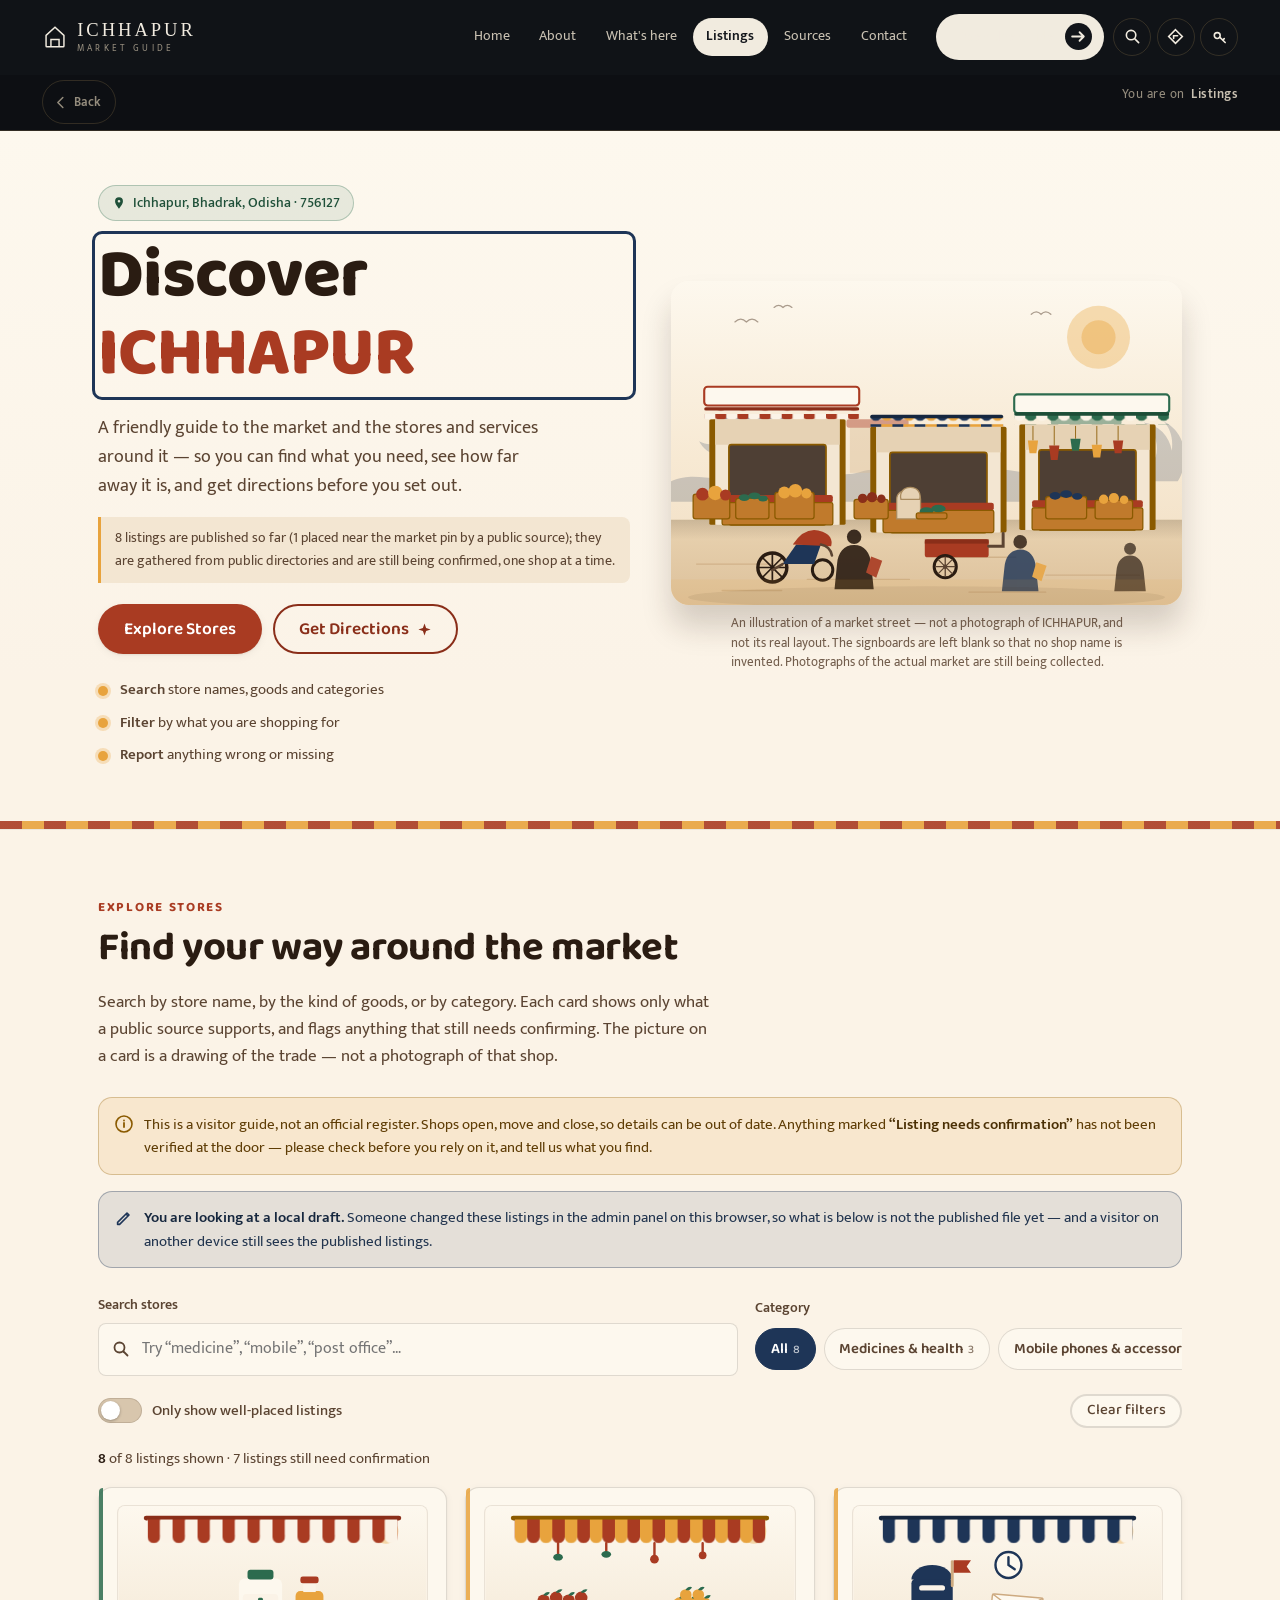
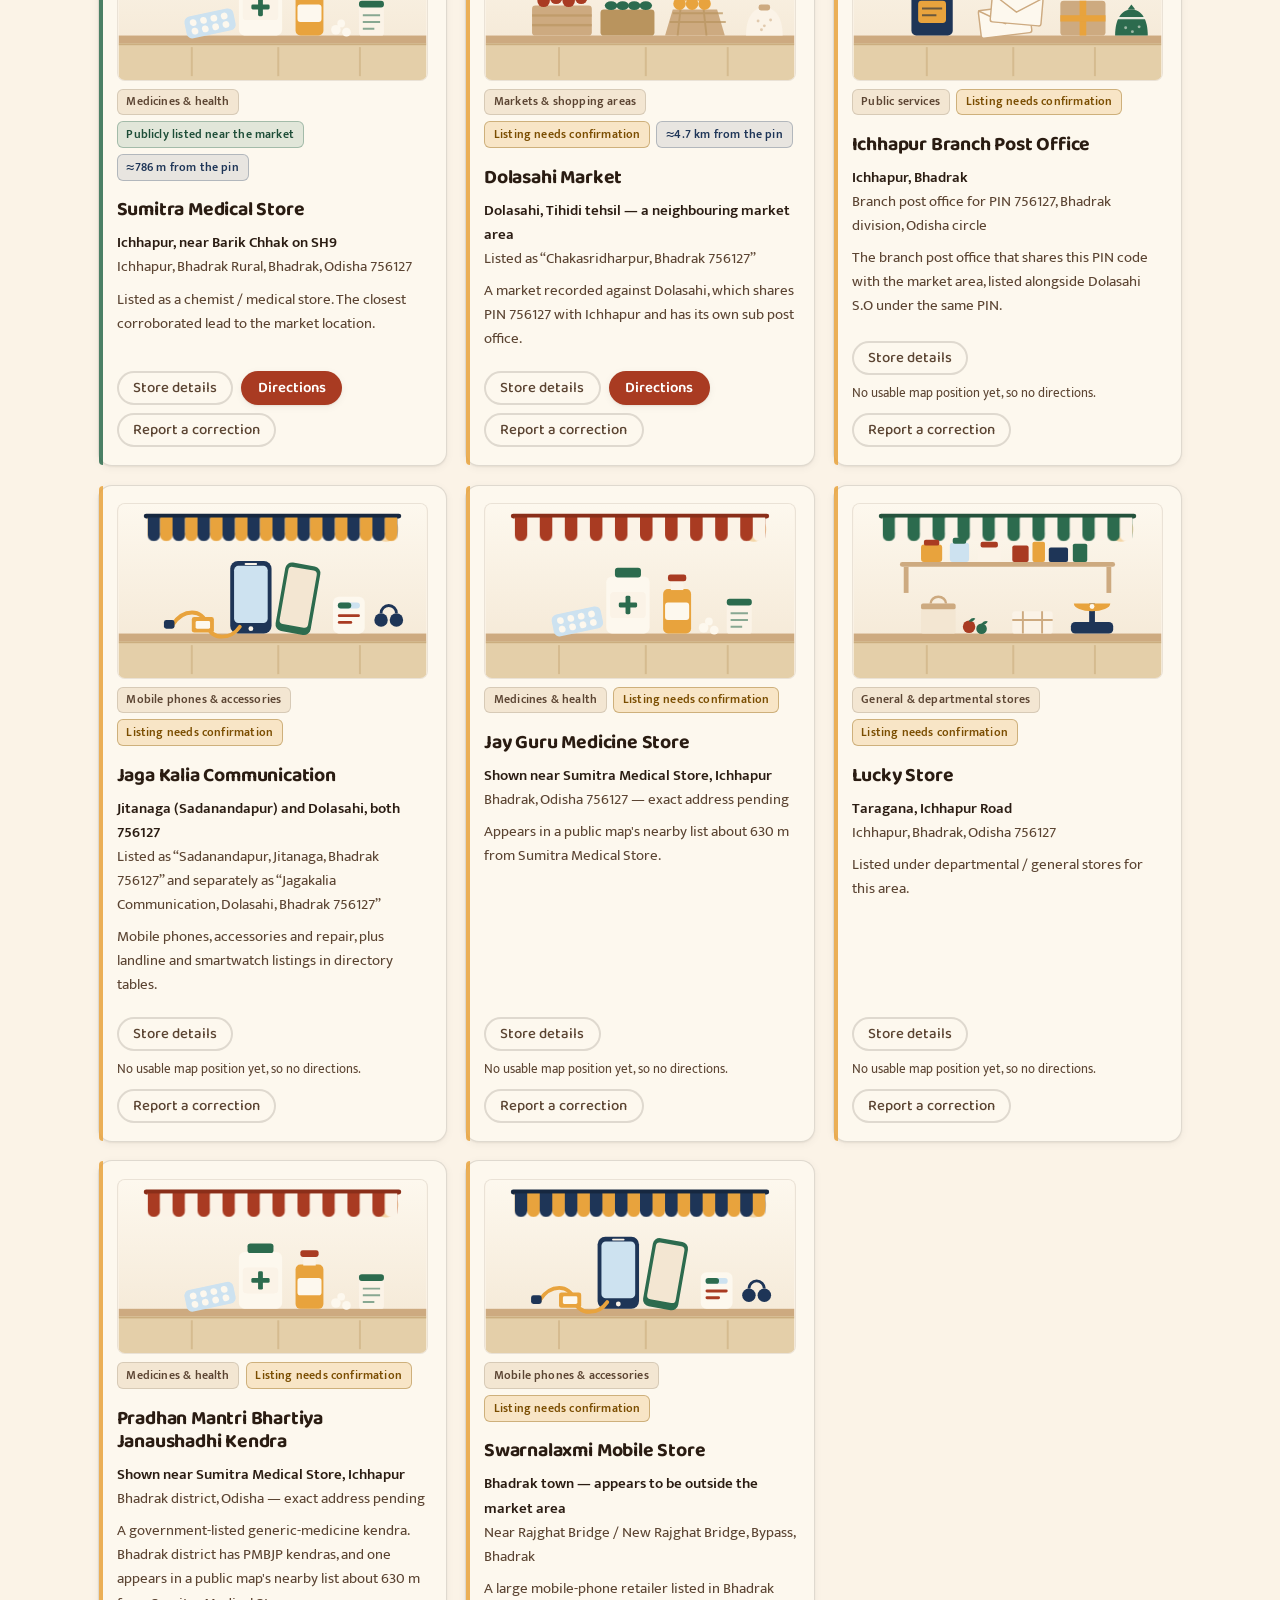
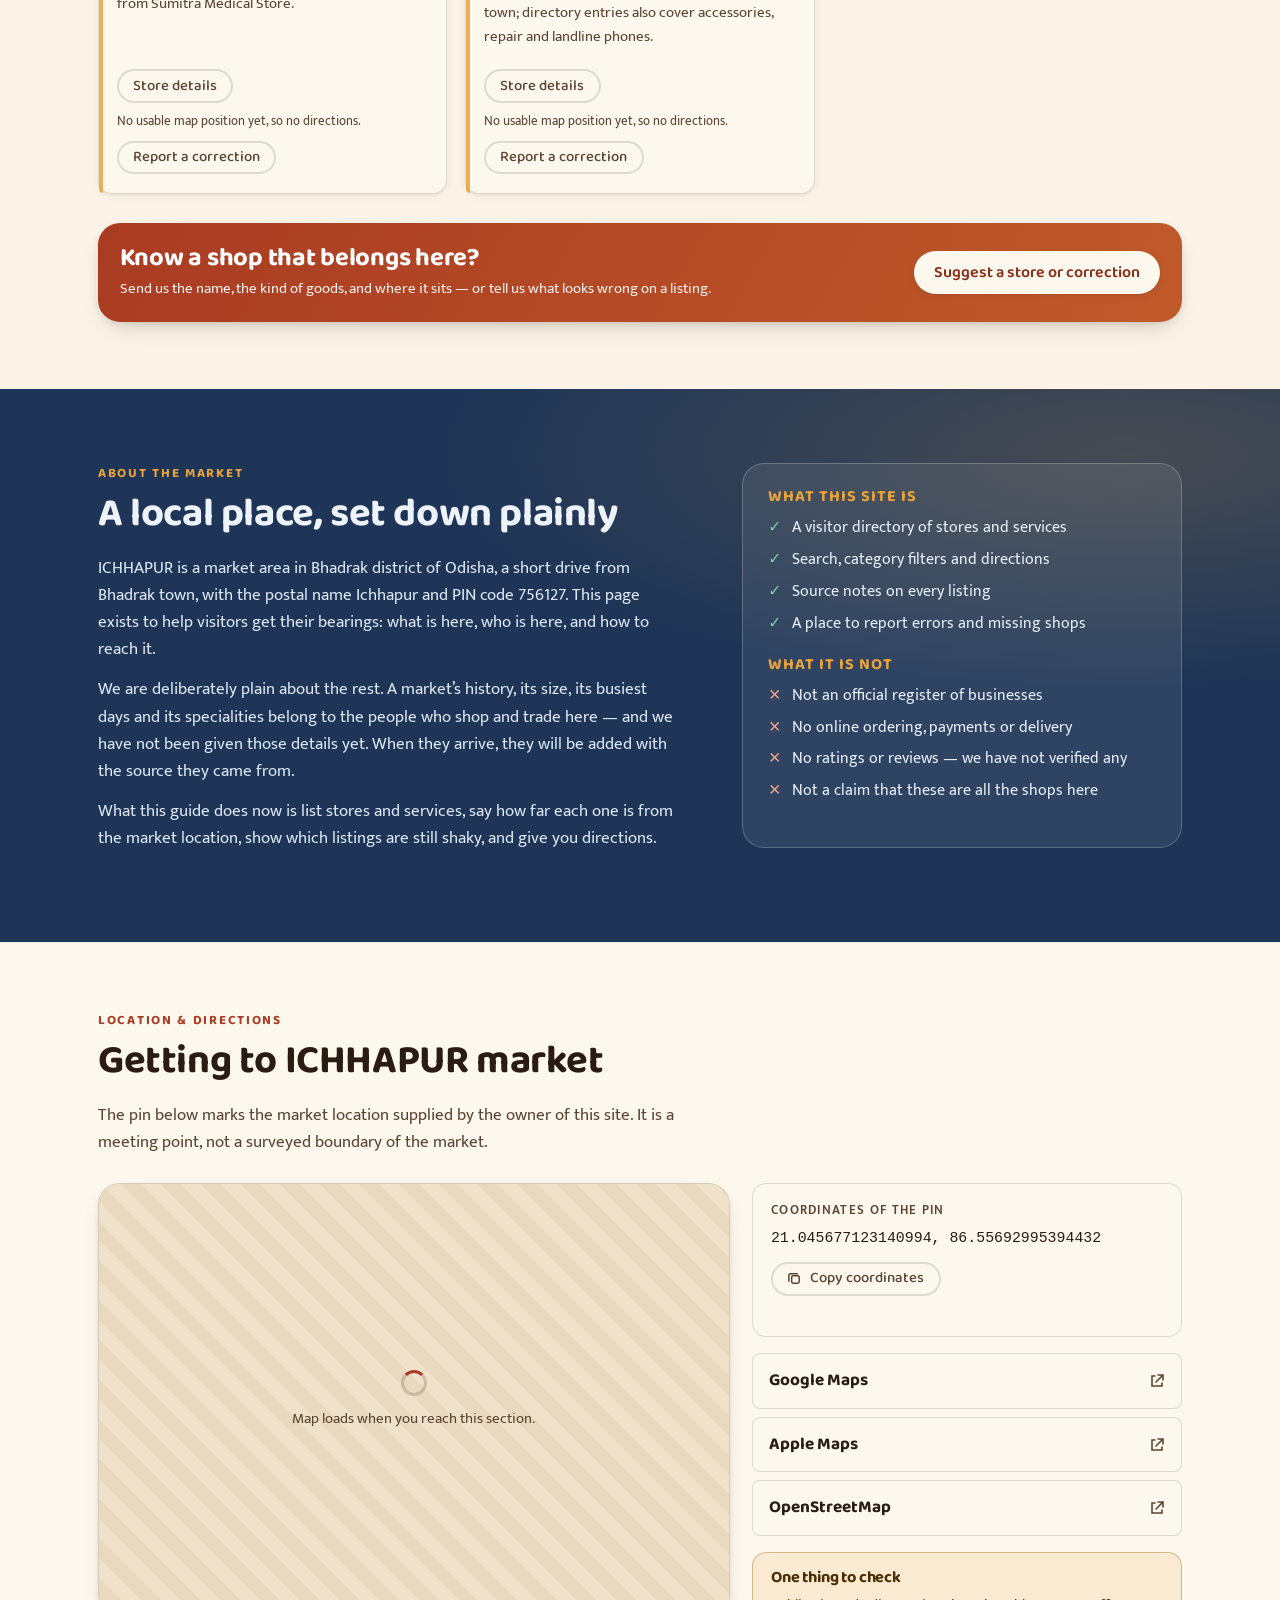
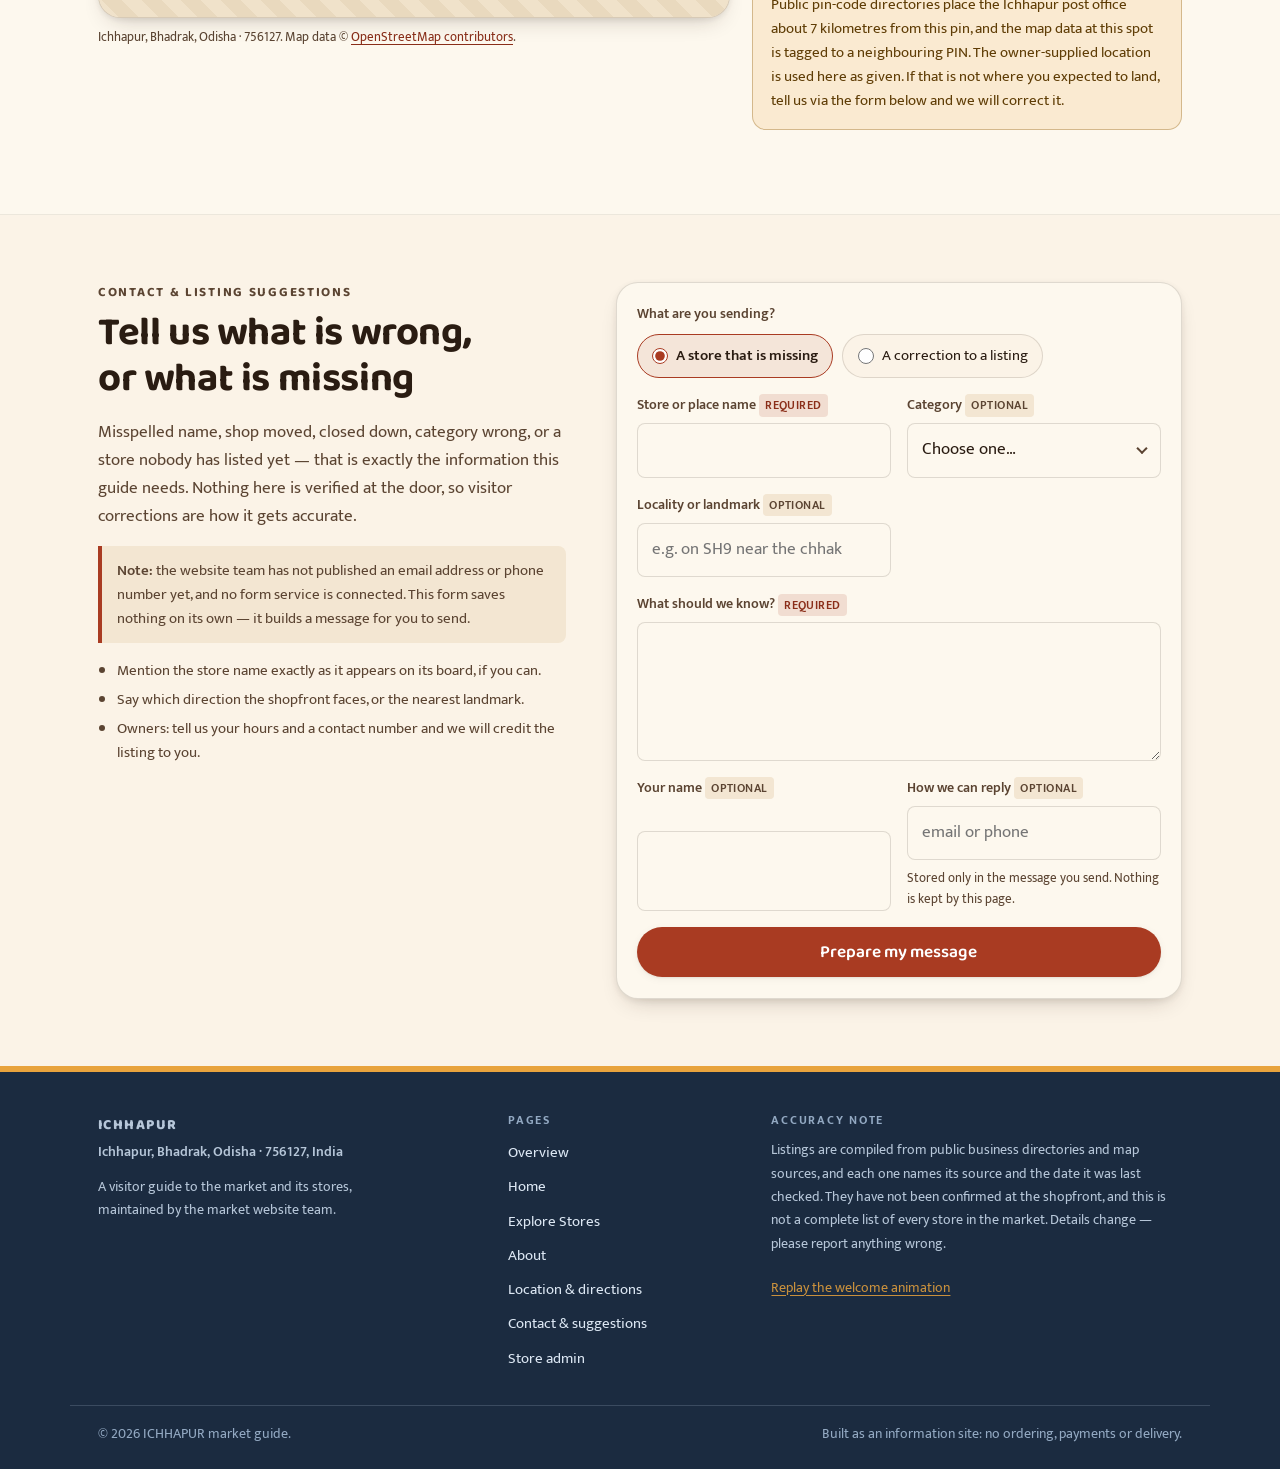
==== index.html @ 2d53d382 "ICHHAPUR market guide: eight pages from one data file Built with zero dependencies and no build step" ====
<!doctype html>
<html lang="en">
<head>
<meta charset="utf-8">
<meta name="viewport" content="width=device-width, initial-scale=1">
<title>ICHHAPUR Market — local store guide, Bhadrak, Odisha 756127</title>
<meta name="description" content="A visitor guide to ICHHAPUR market in Bhadrak, Odisha. Search and filter local stores and services, check how confident each listing is, and get directions to Ichhapur, PIN 756127.">
<meta name="theme-color" content="#A93B22">
<meta name="color-scheme" content="light">
<meta property="og:title" content="Discover ICHHAPUR — market and store guide">
<meta property="og:description" content="Browse the stores and services of ICHHAPUR market, Bhadrak, Odisha 756127. Every listing shows where it came from and how well it has been confirmed.">
<meta property="og:type" content="website">
<meta property="og:locale" content="en_IN">
<link rel="icon" href="assets/favicon.svg" type="image/svg+xml">
<link rel="preconnect" href="https://fonts.googleapis.com">
<link rel="preconnect" href="https://fonts.gstatic.com" crossorigin>
<link rel="stylesheet" href="https://fonts.googleapis.com/css2?family=Baloo+2:wght@500;600;700;800&family=Mukta:wght@400;500;600;700&display=swap">
<link rel="stylesheet" href="assets/css/styles.css">
<link rel="stylesheet" href="assets/css/site-chrome.css">
</head>
<body>
<a class="skip-link" href="#home">Skip to main content</a>

<!-- ============================================================
     Opening animation: hanging market signboard.
     Decorative only — the real <h1> lives in the hero below and is
     never hidden from assistive tech. Skippable, auto-dismissing,
     skipped outright under reduced-motion or on low-powered devices.
     ============================================================ -->
<div class="intro" id="intro" hidden>
  <div class="intro__scene" aria-hidden="true">
    <div class="intro__hangers"><i></i><i></i></div>
    <div class="sign" id="introSign">
      <div class="sign__awning">
        <span class="sign__valance"></span>
      </div>
      <div class="sign__body">
        <div class="sign__edge sign__edge--right" aria-hidden="true"></div>
        <div class="sign__edge sign__edge--bottom" aria-hidden="true"></div>
        <div class="sign__face">
          <p class="sign__eyebrow">Market guide</p>
          <p class="sign__name" id="introName">ICHHAPUR</p>
          <p class="sign__place">Bhadrak &middot; Odisha &middot; 756127</p>
        </div>
      </div>
    </div>
    <p class="intro__caption">A guide to the market and the stores around it</p>
  </div>
  <button type="button" class="btn btn--ghost-dark intro__skip" id="introSkip">Skip intro</button>
</div>

<!-- ============================ HEADER ============================
     The dark masthead and the back bar are the same on every page of this
     site, so site-nav.js builds them and puts them here. Nothing above the
     main content of this page is written by hand.
     ================================================================ -->

<main id="main">

  <!-- ============================ HERO ============================ -->
  <section class="hero" id="home">
    <div class="wrap hero__grid">
      <div class="hero__copy">
        <p class="chip chip--loc">
          <svg width="14" height="14" viewBox="0 0 16 16" aria-hidden="true" focusable="false"><path d="M8 1.5a4.5 4.5 0 0 0-4.5 4.5c0 3.4 4.5 8.5 4.5 8.5s4.5-5.1 4.5-8.5A4.5 4.5 0 0 0 8 1.5Zm0 6a1.5 1.5 0 1 1 0-3 1.5 1.5 0 0 1 0 3Z" fill="currentColor"/></svg>
          Ichhapur, Bhadrak, Odisha &middot; 756127
        </p>
        <h1 class="hero__title">Discover <span>ICHHAPUR</span></h1>
        <p class="hero__lead">
          A friendly guide to the market and the stores and services around it &mdash; so you can find
          what you need, see how far away it is, and get directions before you set out.
        </p>
        <p class="hero__note" id="heroCount">
          Listings are gathered from public sources and are still being confirmed, one shop at a time.
        </p>
        <div class="hero__cta">
          <a class="btn btn--primary btn--lg" href="#stores">Explore Stores</a>
          <a class="btn btn--outline btn--lg" id="heroDirections"
             href="https://www.google.com/maps/dir/?api=1&amp;destination=21.045677123140994,86.55692995394432"
             target="_blank" rel="noopener">
            Get Directions
            <svg width="15" height="15" viewBox="0 0 16 16" aria-hidden="true" focusable="false"><path d="M8 1.5 9.7 6.3 14.5 8 9.7 9.7 8 14.5 6.3 9.7 1.5 8l4.8-1.7Z" fill="currentColor"/></svg>
            <span class="sr-only">Opens a map app to the market location</span>
          </a>
        </div>
        <ul class="hero__facts">
          <li><strong>Search</strong> store names, goods and categories</li>
          <li><strong>Filter</strong> by what you are shopping for</li>
          <li><strong>Report</strong> anything wrong or missing</li>
        </ul>
      </div>

      <div class="hero__art">
        <figure class="hero__photo">
          <img class="hero__photo__img" src="assets/img/market-street.svg"
               width="1200" height="760" loading="eager" decoding="async"
               alt="Illustration of a market street: three shop stalls with striped cloth awnings and blank signboards, crates and baskets of vegetables, stacked sacks, a hand cart, a cycle rickshaw and three shoppers seen from behind.">
          <figcaption class="hero__art-note">
            An illustration of a market street &mdash; not a photograph of ICHHAPUR, and not its real
            layout. The signboards are left blank so that no shop name is invented. Photographs of the
            actual market are still being collected.
          </figcaption>
        </figure>
      </div>
    </div>
  </section>

  <!-- ============================ DIRECTORY ============================ -->
  <section class="section section--stores" id="stores">
    <div class="wrap">
      <div class="section__head">
        <p class="eyebrow">Explore stores</p>
        <h2>Find your way around the market</h2>
        <p class="section__lede">
          Search by store name, by the kind of goods, or by category. Each card shows only what a public
          source supports, and flags anything that still needs confirming. The picture on a card is a
          drawing of the trade &mdash; not a photograph of that shop.
        </p>
      </div>

      <p class="guide-note">
        <svg width="18" height="18" viewBox="0 0 18 18" aria-hidden="true" focusable="false"><circle cx="9" cy="9" r="8" fill="none" stroke="currentColor" stroke-width="1.6"/><path d="M9 8v4M9 5.4v.2" stroke="currentColor" stroke-width="1.8" stroke-linecap="round"/></svg>
        <span>This is a visitor guide, not an official register. Shops open, move and close, so details can be
          out of date. Anything marked <strong>&ldquo;Listing needs confirmation&rdquo;</strong> has not been verified at
          the door &mdash; please check before you rely on it, and tell us what you find.</span>
      </p>

      <p class="guide-note guide-note--draft" id="draftNote" hidden>
        <svg width="18" height="18" viewBox="0 0 18 18" aria-hidden="true" focusable="false"><path d="M2.6 13.4 12 4l2 2-9.4 9.4H2.6z" fill="none" stroke="currentColor" stroke-width="1.6" stroke-linejoin="round"/><path d="M11 5l2 2" stroke="currentColor" stroke-width="1.6"/></svg>
        <span><strong>You are looking at a local draft.</strong> Someone changed these listings in the
          admin panel on this browser, so what is below is not the published file yet &mdash; and a visitor
          on another device still sees the published listings.</span>
      </p>

      <form class="filters" id="filters" role="search" aria-label="Search and filter stores">        <div class="field field--search">
          <label class="field__label" for="store-search">Search stores</label>
          <div class="field__control">
            <svg class="field__icon" width="18" height="18" viewBox="0 0 18 18" aria-hidden="true" focusable="false"><circle cx="7.5" cy="7.5" r="5" fill="none" stroke="currentColor" stroke-width="1.8"/><path d="m11.5 11.5 4 4" stroke="currentColor" stroke-width="1.8" stroke-linecap="round"/></svg>
            <input id="store-search" name="q" type="search" autocomplete="off"
                   placeholder="Try “medicine”, “mobile”, “post office”…"
                   aria-describedby="result-count">
          </div>
        </div>

        <fieldset class="chips" id="categoryChips">
          <legend>Category</legend>
          <div class="chips__row" role="group" aria-label="Filter by category"><!-- filled by script --></div>
        </fieldset>

        <div class="filters__tail">
          <label class="switch">
            <input type="checkbox" id="hideUnconfirmed">
            <span class="switch__track" aria-hidden="true"><span class="switch__knob"></span></span>
            <span class="switch__text">Only show well-placed listings</span>
          </label>
          <button type="button" class="btn btn--quiet btn--sm" id="clearFilters">Clear filters</button>
        </div>
      </form>

      <noscript>
        <p class="guide-note">
          <svg width="18" height="18" viewBox="0 0 18 18" aria-hidden="true" focusable="false"><circle cx="9" cy="9" r="8" fill="none" stroke="currentColor" stroke-width="1.6"/><path d="M9 4.6v4.8M9 12v.2" stroke="currentColor" stroke-width="1.8" stroke-linecap="round"/></svg>
          <span><strong>Search, filters and store details need JavaScript.</strong>
          Without it this list stays empty on screen, but every published listing is plain text in
          <code>data/stores.js</code>, and the source notes are in <code>docs/research-notes.md</code>.</span>
        </p>
      </noscript>

      <p class="result-count" id="result-count" role="status" aria-live="polite">Loading the directory…</p>

      <div class="grid" id="storeGrid" aria-busy="true">
        <article class="card card--skeleton" aria-hidden="true"><div class="sk sk--title"></div><div class="sk sk--line"></div><div class="sk sk--line sk--short"></div><div class="sk sk--btns"></div></article>
        <article class="card card--skeleton" aria-hidden="true"><div class="sk sk--title"></div><div class="sk sk--line"></div><div class="sk sk--line sk--short"></div><div class="sk sk--btns"></div></article>
        <article class="card card--skeleton" aria-hidden="true"><div class="sk sk--title"></div><div class="sk sk--line"></div><div class="sk sk--line sk--short"></div><div class="sk sk--btns"></div></article>
      </div>

      <div class="state" id="emptyState" hidden>
        <svg width="52" height="52" viewBox="0 0 52 52" aria-hidden="true" focusable="false">
          <path d="M6 18 26 6l20 12v3H6z" fill="#E8A33D"/><rect x="10" y="24" width="32" height="22" rx="3" fill="#DDBF92"/>
          <circle cx="26" cy="35" r="7" fill="none" stroke="#4A2A10" stroke-width="2.2"/><path d="m31 40 5 5" stroke="#4A2A10" stroke-width="2.4" stroke-linecap="round"/>
        </svg>
        <h3>No listings match that</h3>
        <p id="emptyMessage">Try a shorter word, a different spelling, or clear the filters.</p>
        <div class="state__actions">
          <button type="button" class="btn btn--outline btn--sm" id="emptyClear">Clear search</button>
          <button type="button" class="btn btn--primary btn--sm" data-suggest="missing">Suggest a store</button>
        </div>
      </div>

      <div class="state" id="errorState" hidden>
        <h3>The directory could not be loaded</h3>
        <p>Something went wrong reading <code>data/stores.js</code>. If you edited it, a stray comma or
          quote is the usual cause.</p>
        <div class="state__actions">
          <button type="button" class="btn btn--primary btn--sm" id="retryLoad">Try again</button>
        </div>
      </div>

      <div class="cta-strip">
        <div>
          <h2>Know a shop that belongs here?</h2>
          <p>Send us the name, the kind of goods, and where it sits &mdash; or tell us what looks wrong on a listing.</p>
        </div>
        <button type="button" class="btn btn--primary" data-suggest="missing">Suggest a store or correction</button>
      </div>
    </div>
  </section>

  <!-- ============================ ABOUT ============================ -->
  <section class="section section--about" id="about">
    <div class="wrap about__grid">
      <div>
        <p class="eyebrow">About the market</p>
        <h2>A local place, set down plainly</h2>
        <p class="about__body">
          ICHHAPUR is a market area in Bhadrak district of Odisha, a short drive from Bhadrak town,
          with the postal name Ichhapur and PIN code 756127. This page exists to help visitors get their
          bearings: what is here, who is here, and how to reach it.
        </p>
        <p class="about__body">
          We are deliberately plain about the rest. A market&rsquo;s history, its size, its busiest days and its
          specialities belong to the people who shop and trade here &mdash; and we have not been given those
          details yet. When they arrive, they will be added with the source they came from.
        </p>
        <p class="about__body">
          What this guide does now is list stores and services, say how far each one is from the market
          location, show which listings are still shaky, and give you directions.
        </p>
      </div>
      <aside class="about__card">
        <h3>What this site is</h3>
        <ul class="ticks">
          <li>A visitor directory of stores and services</li>
          <li>Search, category filters and directions</li>
          <li>Source notes on every listing</li>
          <li>A place to report errors and missing shops</li>
        </ul>
        <h3>What it is not</h3>
        <ul class="crosses">
          <li>Not an official register of businesses</li>
          <li>No online ordering, payments or delivery</li>
          <li>No ratings or reviews &mdash; we have not verified any</li>
          <li>Not a claim that these are all the shops here</li>
        </ul>
      </aside>
    </div>
  </section>

  <!-- ============================ LOCATION ============================ -->
  <section class="section section--location" id="location">
    <div class="wrap">
      <div class="section__head">
        <p class="eyebrow">Location &amp; directions</p>
        <h2>Getting to ICHHAPUR market</h2>
        <p class="section__lede">
          The pin below marks the market location supplied by the owner of this site. It is a meeting point,
          not a surveyed boundary of the market.
        </p>
      </div>

      <div class="location__grid">
        <figure class="map-card">
          <div class="map-card__frame" id="mapFrame" data-lat="21.045677123140994" data-lng="86.55692995394432">
            <div class="map-card__loading" id="mapStatus">
              <span class="spinner" aria-hidden="true"></span>
              <p>Map loads when you reach this section.</p>
            </div>
            <noscript>
              <p class="map-card__fallback">JavaScript is off, so the embedded map is unavailable. The address
              is Ichhapur, Bhadrak, Odisha 756127, at 21.045677123140994, 86.55692995394432.</p>
            </noscript>
          </div>
          <figcaption>
            Ichhapur, Bhadrak, Odisha &middot; 756127.
            Map data &copy; <a href="https://www.openstreetmap.org/copyright" target="_blank" rel="noopener">OpenStreetMap
            contributors</a>.
          </figcaption>
        </figure>

        <div class="location__side">
          <div class="coords">
            <p class="coords__label">Coordinates of the pin</p>
            <p class="coords__value" id="coordText">21.045677123140994, 86.55692995394432</p>
            <button type="button" class="btn btn--quiet btn--sm" id="copyCoords">
              <svg width="15" height="15" viewBox="0 0 16 16" aria-hidden="true" focusable="false"><rect x="5" y="5" width="8" height="8" rx="1.5" fill="none" stroke="currentColor" stroke-width="1.6"/><path d="M11 3H3.5A1.5 1.5 0 0 0 2 4.5V11" fill="none" stroke="currentColor" stroke-width="1.6" stroke-linecap="round"/></svg>
              Copy coordinates
            </button>
            <p class="coords__hint" id="copyCoordsMsg" role="status"></p>
          </div>

          <ul class="map-links">
            <li>
              <a href="https://www.google.com/maps/dir/?api=1&amp;destination=21.045677123140994,86.55692995394432" target="_blank" rel="noopener">
                <strong>Google Maps</strong><span class="sr-only"> directions to the market location, opens in a new tab</span>
                <svg width="16" height="16" viewBox="0 0 16 16" aria-hidden="true" focusable="false"><path d="M6 3H3v10h10v-3" fill="none" stroke="currentColor" stroke-width="1.6" stroke-linecap="round"/><path d="M9 2h5v5M14 2 7 9" fill="none" stroke="currentColor" stroke-width="1.6" stroke-linecap="round"/></svg>
              </a>
            </li>
            <li>
              <a href="https://maps.apple.com/?daddr=21.045677123140994,86.55692995394432" target="_blank" rel="noopener">
                <strong>Apple Maps</strong><span class="sr-only"> directions to the market location, opens in a new tab</span>
                <svg width="16" height="16" viewBox="0 0 16 16" aria-hidden="true" focusable="false"><path d="M6 3H3v10h10v-3" fill="none" stroke="currentColor" stroke-width="1.6" stroke-linecap="round"/><path d="M9 2h5v5M14 2 7 9" fill="none" stroke="currentColor" stroke-width="1.6" stroke-linecap="round"/></svg>
              </a>
            </li>
            <li>
              <a href="https://www.openstreetmap.org/directions?to=21.045677123140994%2C86.55692995394432" target="_blank" rel="noopener">
                <strong>OpenStreetMap</strong><span class="sr-only"> directions to the market location, opens in a new tab</span>
                <svg width="16" height="16" viewBox="0 0 16 16" aria-hidden="true" focusable="false"><path d="M6 3H3v10h10v-3" fill="none" stroke="currentColor" stroke-width="1.6" stroke-linecap="round"/><path d="M9 2h5v5M14 2 7 9" fill="none" stroke="currentColor" stroke-width="1.6" stroke-linecap="round"/></svg>
              </a>
            </li>
          </ul>

          <div class="callout callout--warn">
            <h3>One thing to check</h3>
            <p>
              Public pin-code directories place the Ichhapur post office about 7&nbsp;kilometres from this pin,
              and the map data at this spot is tagged to a neighbouring PIN. The owner-supplied location is used
              here as given. If that is not where you expected to land, tell us via the form below and we will
              correct it.
            </p>
          </div>
        </div>
      </div>
    </div>
  </section>

  <!-- ============================ CONTACT ============================ -->
  <section class="section section--contact" id="contact">
    <div class="wrap contact__grid">
      <div class="contact__copy">
        <p class="eyebrow">Contact &amp; listing suggestions</p>
        <h2>Tell us what is wrong, or what is missing</h2>
        <p>
          Misspelled name, shop moved, closed down, category wrong, or a store nobody has listed yet &mdash; that
          is exactly the information this guide needs. Nothing here is verified at the door, so visitor
          corrections are how it gets accurate.
        </p>
        <p class="contact__status" id="channelStatus">
          <strong>Note:</strong> the website team has not published an email address or phone number yet, and no
          form service is connected. This form saves nothing on its own &mdash; it builds a message for you to send.
        </p>
        <ul class="contact__tips">
          <li>Mention the store name exactly as it appears on its board, if you can.</li>
          <li>Say which direction the shopfront faces, or the nearest landmark.</li>
          <li>Owners: tell us your hours and a contact number and we will credit the listing to you.</li>
        </ul>
      </div>

      <form class="card-form" id="suggestForm" novalidate>
        <fieldset>
          <legend>What are you sending?</legend>
          <div class="radio-row">
            <label class="radio"><input type="radio" name="kind" value="missing" checked><span>A store that is missing</span></label>
            <label class="radio"><input type="radio" name="kind" value="correction"><span>A correction to a listing</span></label>
          </div>
        </fieldset>

        <div class="field">
          <label class="field__label" for="f-store">Store or place name <span class="req">required</span></label>
          <div class="field__control"><input id="f-store" name="store" type="text" autocomplete="off" aria-describedby="e-store"></div>
          <p class="field__error" id="e-store" hidden>Please add the name of the store.</p>
        </div>

        <div class="field field--half">
          <label class="field__label" for="f-category">Category <span class="opt">optional</span></label>
          <div class="field__control field__control--select">
            <select id="f-category" name="category"><option value="">Choose one…</option></select>
          </div>
        </div>

        <div class="field field--half">
          <label class="field__label" for="f-area">Locality or landmark <span class="opt">optional</span></label>
          <div class="field__control"><input id="f-area" name="area" type="text" autocomplete="off" placeholder="e.g. on SH9 near the chhak"></div>
        </div>

        <div class="field field--full">
          <label class="field__label" for="f-details">What should we know? <span class="req">required</span></label>
          <div class="field__control"><textarea id="f-details" name="details" rows="4" aria-describedby="e-details"></textarea></div>
          <p class="field__error" id="e-details" hidden>Please describe the store, or what needs fixing.</p>
        </div>

        <div class="field field--half">
          <label class="field__label" for="f-name">Your name <span class="opt">optional</span></label>
          <div class="field__control"><input id="f-name" name="name" type="text" autocomplete="name"></div>
        </div>

        <div class="field field--half">
          <label class="field__label" for="f-reply">How we can reply <span class="opt">optional</span></label>
          <div class="field__control"><input id="f-reply" name="reply" type="text" autocomplete="email" placeholder="email or phone"></div>
          <p class="field__hint">Stored only in the message you send. Nothing is kept by this page.</p>
        </div>

        <div class="form__actions">
          <button type="submit" class="btn btn--primary btn--lg" id="submitBtn">Prepare my message</button>
          <p class="form__err" id="formErr" role="alert" hidden>Please fix the highlighted fields above.</p>
          <noscript><p class="form__err">This message builder needs JavaScript. Without it, write to the website team by whatever channel they publish.</p></noscript>
        </div>

        <div class="form__result" id="formResult" tabindex="-1" hidden>
          <h3>Your message is ready</h3>
          <p class="form__result-lead" id="sendLead">
            Submission is not connected to a server yet, so this has <strong>not</strong> been sent. Copy it and
            send it to the website team any way you like.
          </p>
          <textarea class="form__payload" id="formPayload" rows="7" readonly aria-label="Message prepared for you to copy"></textarea>
          <div class="form__result-actions">
            <button type="button" class="btn btn--primary" id="copyMessage">Copy message</button>
            <button type="button" class="btn btn--quiet" id="resetForm">Start over</button>
          </div>
          <p class="form__ok" id="copyMsg" role="status"></p>
        </div>
      </form>
    </div>
  </section>
</main>

<!-- ============================ FOOTER ============================ -->
<footer class="site-footer">
  <div class="wrap site-footer__grid">
    <div>
      <p class="footer-word">ICHHAPUR</p>
      <p class="footer-loc">Ichhapur, Bhadrak, Odisha &middot; 756127, India</p>
      <p class="footer-about">A visitor guide to the market and its stores, maintained by the market website team.</p>
    </div>
    <nav aria-label="Footer">
      <h2 class="footer-h">Pages</h2>
      <ul>
        <li><a href="landing.html">Overview</a></li>
        <li><a href="#home">Home</a></li>
        <li><a href="#stores">Explore Stores</a></li>
        <li><a href="#about">About</a></li>
        <li><a href="#location">Location &amp; directions</a></li>
        <li><a href="#contact">Contact &amp; suggestions</a></li>
        <li><a href="admin.html">Store admin</a></li>
      </ul>
    </nav>
    <div>
      <h2 class="footer-h">Accuracy note</h2>
      <p>
        Listings are compiled from public business directories and map sources, and each one names its
        source and the date it was last checked. They have not been confirmed at the shopfront, and this is
        not a complete list of every store in the market. Details change &mdash; please report anything wrong.
      </p>
      <button type="button" class="linkish" id="replayIntro">Replay the welcome animation</button>
    </div>
  </div>
  <div class="wrap site-footer__base">
    <p>&copy; <span id="year">2026</span> ICHHAPUR market guide.</p>
    <p>Built as an information site: no ordering, payments or delivery.</p>
  </div>
</footer>

<!-- ============================ STORE DETAIL ============================ -->
<dialog class="sheet" id="storeDialog" aria-labelledby="dlgTitle">
  <div class="sheet__inner">
    <header class="sheet__head">
      <div>
        <p class="eyebrow" id="dlgCategory">Category</p>
        <h2 id="dlgTitle">Store</h2>
      </div>
      <button type="button" class="sheet__close" id="dlgClose">
        <svg width="18" height="18" viewBox="0 0 18 18" aria-hidden="true" focusable="false"><path d="m4 4 10 10M14 4 4 14" stroke="currentColor" stroke-width="2" stroke-linecap="round"/></svg>
        Close
      </button>
    </header>

    <div class="sheet__body">
      <div id="dlgBadges" class="badges badges--dlg"></div>
      <dl class="facts" id="dlgFacts"></dl>
      <div class="callout callout--info" id="dlgNoteWrap">
        <h3>Read this before relying on the listing</h3>
        <p id="dlgNote"></p>
      </div>
      <div class="sheet__actions" id="dlgActions"></div>
      <section class="sources">
        <h3>Where this came from</h3>
        <ul id="dlgSources"></ul>
        <p class="sources__foot">
          Compiled from public sources; not verified at the shopfront. Listings are checked periodically and
          can go out of date.
        </p>
      </section>
    </div>
  </div>
</dialog>

<div class="cookie-free" hidden aria-hidden="true"></div>

<script src="data/stores.js" defer></script>
<script src="assets/js/market-data.js" defer></script>
<script src="assets/js/intro.js" defer></script>
<script src="assets/js/site-nav.js" defer></script>
<script src="assets/js/main.js" defer></script>
</body>
</html>
---- assets/css/styles.css ----
/* ==========================================================================
   ICHHAPUR market guide — stylesheet
   Mobile-first. No frameworks, no build step.
   Palette: clay/terracotta, marigold, indigo, palm, cream — warm market tones
   chosen for accessible contrast against each other (all body text ≥ 6:1).
   ========================================================================== */

/* ---------- tokens ---------- */
:root {
  --cream: #fbf3e7;
  --paper: #fdf8ee;
  --sand: #f3e6d2;
  --ink: #2a1c12;
  --muted: #5b4432;
  --clay: #a93b22;
  --clay-deep: #8a2e19;
  --marigold: #e8a33d;
  --marigold-deep: #8a5a00;
  --indigo: #1e3557;
  --indigo-deep: #16273f;
  --palm: #2c6b4e;
  --line: rgba(42, 28, 18, .14);
  --line-soft: rgba(42, 28, 18, .08);

  --font-display: "Baloo 2", "Trebuchet MS", "Segoe UI", system-ui, sans-serif;
  --font-body: "Mukta", "Noto Sans", system-ui, -apple-system, "Segoe UI", sans-serif;
  --font-mono: ui-monospace, "Cascadia Mono", Consolas, monospace;

  --wrap: 1140px;
  --gutter: 1.15rem;
  --r-sm: 8px;
  --r: 14px;
  --r-lg: 22px;
  --shadow-sm: 0 1px 2px rgba(42, 28, 18, .07), 0 2px 8px rgba(42, 28, 18, .05);
  --shadow: 0 10px 24px -12px rgba(42, 28, 18, .3), 0 2px 6px rgba(42, 28, 18, .07);
  --shadow-lg: 0 28px 60px -26px rgba(42, 28, 18, .42), 0 6px 18px rgba(42, 28, 18, .1);
  --ease: cubic-bezier(.22, .75, .28, 1);
  --d: 28px; /* 3D depth of the intro signboard */
}

/* ---------- reset / base ---------- */
*, *::before, *::after { box-sizing: border-box; }
html { -webkit-text-size-adjust: 100%; scroll-behavior: smooth; }
@media (prefers-reduced-motion: reduce) { html { scroll-behavior: auto; } }
body {
  margin: 0;
  background: var(--cream);
  color: var(--ink);
  font: 400 1.0625rem/1.62 var(--font-body);
  overflow-x: hidden;
  /* faint warm grain, no image request */
  background-image:
    radial-gradient(circle at 12% 8%, rgba(232, 163, 61, .10), transparent 42%),
    radial-gradient(circle at 88% 4%, rgba(169, 59, 34, .07), transparent 38%);
  background-attachment: fixed;
}
img, svg { display: block; max-width: 100%; height: auto; }
h1, h2, h3, h4 {
  font-family: var(--font-display);
  font-weight: 700;
  line-height: 1.14;
  letter-spacing: -.01em;
  margin: 0 0 .42em;
  text-wrap: balance;
}
h1 { font-size: clamp(2.5rem, 8.4vw, 4.3rem); font-weight: 800; }
h2 { font-size: clamp(1.65rem, 4.4vw, 2.5rem); }
h3 { font-size: clamp(1.12rem, 2.6vw, 1.35rem); }
p { margin: 0 0 1rem; }
a { color: var(--clay-deep); text-decoration-thickness: 1px; text-underline-offset: 3px; }
a:hover { color: var(--clay); }
ul, ol { margin: 0 0 1rem; padding-left: 1.15rem; }
button, input, select, textarea { font: inherit; color: inherit; }
fieldset { border: 0; margin: 0; padding: 0; min-width: 0; }
legend { padding: 0; }
code { font-family: var(--font-mono); font-size: .92em; background: var(--sand); padding: .1em .38em; border-radius: 5px; }
strong { font-weight: 600; }

/* ---------- utilities ---------- */
.wrap { width: 100%; max-width: var(--wrap); margin-inline: auto; padding-inline: var(--gutter); }
.sr-only {
  position: absolute; width: 1px; height: 1px; margin: -1px; padding: 0;
  overflow: hidden; clip: rect(0 0 0 0); clip-path: inset(50%); white-space: nowrap; border: 0;
}
:focus-visible {
  outline: 3px solid var(--indigo);
  outline-offset: 3px;
  border-radius: 4px;
}
.on-dark:focus-visible, .cta-strip :focus-visible, .site-footer :focus-visible, .intro :focus-visible {
  outline-color: var(--marigold);
}
.skip-link {
  position: fixed; top: .6rem; left: .6rem; z-index: 200;
  transform: translateY(-160%);
  background: var(--indigo); color: #fff; padding: .7rem 1.1rem;
  border-radius: var(--r-sm); font-weight: 600; text-decoration: none;
  transition: transform .18s var(--ease);
}
.skip-link:focus-visible { transform: none; color: #fff; }
.eyebrow {
  font-family: var(--font-display); font-weight: 700; font-size: .82rem;
  letter-spacing: .13em; text-transform: uppercase; color: var(--clay);
  margin: 0 0 .5rem;
}

/* ---------- buttons ---------- */
.btn {
  --pad-y: .68rem; --pad-x: 1.15rem;
  display: inline-flex; align-items: center; justify-content: center; gap: .5rem;
  padding: var(--pad-y) var(--pad-x);
  border: 2px solid transparent; border-radius: 999px;
  font-family: var(--font-display); font-weight: 600; font-size: 1rem; line-height: 1.1;
  text-decoration: none; cursor: pointer; white-space: nowrap;
  transition: transform .16s var(--ease), box-shadow .2s var(--ease), background-color .2s var(--ease), color .2s var(--ease), border-color .2s var(--ease);
}
.btn:hover { transform: translateY(-2px); }
.btn:active { transform: translateY(0); }
.btn--sm { --pad-y: .42rem; --pad-x: .9rem; font-size: .93rem; }
.btn--lg { --pad-y: .85rem; --pad-x: 1.5rem; font-size: 1.08rem; }
.btn--primary { background: var(--clay); color: #fff; box-shadow: var(--shadow-sm); }
.btn--primary:hover { background: var(--clay-deep); color: #fff; box-shadow: var(--shadow); }
.btn--outline { background: transparent; color: var(--clay-deep); border-color: currentColor; }
.btn--outline:hover { background: rgba(169, 59, 34, .09); color: var(--clay-deep); }
.btn--dark { background: var(--indigo); color: #fff; }
.btn--dark:hover { background: var(--indigo-deep); color: #fff; }
.btn--quiet {
  background: var(--paper); color: var(--muted); border-color: var(--line);
  box-shadow: none; font-weight: 500;
}
.btn--quiet:hover { color: var(--ink); background: #fff; border-color: rgba(42, 28, 18, .26); }
.btn--ghost-dark {
  background: rgba(253, 248, 238, .14); color: var(--paper); border-color: rgba(253, 248, 238, .5);
}
.btn--ghost-dark:hover { background: rgba(253, 248, 238, .26); color: #fff; }
.linkish {
  background: none; border: 0; padding: 0; color: inherit; font: inherit;
  text-decoration: underline; text-decoration-thickness: 1px; text-underline-offset: 3px;
  cursor: pointer; opacity: .85;
}
.linkish:hover { opacity: 1; }

/* ---------- chips & badges ---------- */
.chip {
  display: inline-flex; align-items: center; gap: .45rem;
  padding: .34rem .8rem; border-radius: 999px;
  background: var(--paper); border: 1px solid var(--line);
  font-size: .87rem; font-weight: 500; color: var(--muted);
}
.chip--loc { background: rgba(44, 107, 78, .1); border-color: rgba(44, 107, 78, .3); color: #1f5039; }
.badges { display: flex; flex-wrap: wrap; gap: .38rem; margin: 0 0 .6rem; padding: 0; list-style: none; }
.badge {
  display: inline-flex; align-items: center; gap: .32rem;
  padding: .16rem .55rem; border-radius: 6px;
  font-size: .755rem; font-weight: 600; letter-spacing: .015em;
  border: 1px solid transparent; white-space: nowrap;
}
.badge--ok { background: rgba(44, 107, 78, .13); color: #1d4d37; border-color: rgba(44, 107, 78, .34); }
.badge--warn { background: rgba(232, 163, 61, .22); color: #7a4d00; border-color: rgba(138, 90, 0, .38); }
.badge--dist { background: rgba(30, 53, 87, .09); color: var(--indigo); border-color: rgba(30, 53, 87, .26); }
.badge--cat { background: var(--sand); color: var(--muted); border-color: var(--line); }

/* ---------- header ----------
   The masthead used to live here. It is now the shared dark one that
   site-nav.js builds on every page and site-chrome.css styles, so this
   stylesheet only has to keep the guide's own body content light. */

/* ---------- intro animation ---------- */
.intro {
  position: fixed; inset: 0; z-index: 120;
  display: grid; place-items: center; align-content: center; gap: 2rem;
  padding: 2rem 1.25rem;
  background:
    radial-gradient(120% 90% at 50% 8%, #2b4a70 0%, #1b2f4c 45%, #121f33 100%);
  color: var(--paper);
  transition: opacity .45s var(--ease), transform .45s var(--ease), visibility .45s;
}
.intro[hidden] { display: none; }
.intro.is-out { opacity: 0; transform: scale(1.03); visibility: hidden; pointer-events: none; }
.intro__scene { perspective: 900px; perspective-origin: 50% 30%; text-align: center; }
.intro__hangers { display: flex; justify-content: center; gap: clamp(70px, 20vw, 130px); height: 40px; }
.intro__hangers i {
  display: block; width: 3px; height: 100%;
  background: linear-gradient(#7c6045, #c4a476);
  border-radius: 2px;
  transform-origin: top center;
  animation: rope 2.6s var(--ease) infinite alternate;
}
.intro__hangers i:nth-child(2) { animation-delay: .1s; }
@keyframes rope { from { transform: rotate(1.2deg); } to { transform: rotate(-1.2deg); } }

.sign {
  position: relative;
  transform-style: preserve-3d;
  transform-origin: 50% 0;
  animation: sign-swing 1.5s var(--ease) both;
}
@keyframes sign-swing {
  0% { opacity: 0; transform: rotateX(-62deg) rotateY(11deg) translateY(-8%); }
  45% { opacity: 1; }
  58% { transform: rotateX(11deg) rotateY(-5deg) translateY(0); }
  76% { transform: rotateX(-5deg) rotateY(2.5deg); }
  90% { transform: rotateX(2deg) rotateY(-1deg); }
  100% { opacity: 1; transform: rotateX(0) rotateY(0); }
}
.sign__body {
  position: relative;
  width: min(84vw, 420px);
  padding: 1.5rem 1.25rem 1.35rem;
  transform-style: preserve-3d;
  border-radius: 10px;
  background: #6f4a2c;
  box-shadow: 0 30px 50px -22px rgba(0, 0, 0, .7);
}
.sign__face {
  position: relative;
  transform: translateZ(calc(var(--d) / 2));
  border-radius: 7px;
  padding: 1.1rem .9rem;
  background:
    linear-gradient(180deg, #f7e7c9 0%, #efd9b2 100%);
  border: 3px solid #7c4f2b;
  color: #3b230f;
}
.sign__edge { position: absolute; background: #5a3a21; }
.sign__edge--right {
  top: 0; left: 100%; width: var(--d); height: 100%;
  transform-origin: 0 50%;
  transform: rotateY(90deg) translateZ(calc(var(--d) / 2));
  border-radius: 0 6px 6px 0;
}
.sign__edge--bottom {
  top: 100%; left: 0; height: var(--d); width: 100%;
  transform-origin: 50% 0;
  transform: rotateX(-90deg) translateZ(calc(var(--d) / 2));
  background: #4d3119;
  border-radius: 0 0 6px 6px;
}
.sign__awning {
  position: relative;
  width: min(88vw, 452px);
  margin: 0 auto -6px;
  padding: 10px 0 22px;
  transform: translateZ(calc(var(--d) / 2 + 4px));
  background:
    repeating-linear-gradient(90deg,
      var(--clay) 0 26px, #fbf3e7 26px 52px);
  border-radius: 8px 8px 4px 4px;
  box-shadow: inset 0 -8px 14px rgba(0, 0, 0, .22);
}
.sign__valance {
  position: absolute; left: 0; right: 0; bottom: -15px; height: 22px; z-index: 3;
  transform: translateZ(1px);
  background: repeating-linear-gradient(90deg, var(--clay) 0 26px, #fbf3e7 26px 52px);
  clip-path: polygon(0 0, 100% 0, 100% 30%, 95.8% 100%, 91.6% 30%, 87.4% 100%, 83.2% 30%, 79% 100%, 74.8% 30%, 70.6% 100%, 66.4% 30%, 62.2% 100%, 58% 30%, 53.8% 100%, 49.6% 30%, 45.4% 100%, 41.2% 30%, 37% 100%, 32.8% 30%, 28.6% 100%, 24.4% 30%, 20.2% 100%, 16% 30%, 11.8% 100%, 7.6% 30%, 3.4% 100%, 0 30%);
}
.sign__eyebrow {
  margin: 0 0 .3rem; font-size: .7rem; font-weight: 700; letter-spacing: .22em;
  text-transform: uppercase; color: #8a5a00;
  animation: fade-up .5s var(--ease) .55s both;
}
.sign__name {
  margin: 0; font-family: var(--font-display); font-weight: 800;
  font-size: clamp(2rem, 8.4vw, 3rem); line-height: 1; letter-spacing: .06em;
  color: var(--clay-deep);
  animation: name-in .62s var(--ease) .7s both;
}
.sign__place {
  margin: .45rem 0 0; font-size: .82rem; font-weight: 600; color: #6a4a26;
  animation: fade-up .5s var(--ease) .95s both;
}
@keyframes name-in {
  from { opacity: 0; letter-spacing: .3em; transform: translateZ(26px); }
  to { opacity: 1; letter-spacing: .06em; transform: translateZ(0); }
}
@keyframes fade-up { from { opacity: 0; transform: translateY(7px); } to { opacity: 1; transform: none; } }
.intro__caption {
  margin: 2.2rem 0 0; font-size: .95rem; color: rgba(253, 248, 238, .82);
  animation: fade-up .5s var(--ease) 1.15s both;
}
.intro__skip { position: absolute; right: max(1.1rem, env(safe-area-inset-right)); bottom: max(1.1rem, env(safe-area-inset-bottom)); }

/* flat / no-3D fallback */
.intro.is-flat { perspective: none; }
.intro.is-flat .sign,
.intro.is-flat .sign__body,
.intro.is-flat .sign__face,
.intro.is-flat .sign__awning,
.intro.is-flat .sign__edge,
.intro.is-flat .intro__hangers i {
  transform: none !important; transform-style: flat; animation: fade-up .5s var(--ease) both;
}
.intro.is-flat .sign__edge { display: none; }
.intro.is-flat .sign__name { animation: fade-up .5s var(--ease) .3s both; }

/* ---------- hero ---------- */
.hero {
  position: relative; padding: 2.4rem 0 2.6rem; overflow: clip;
  background: linear-gradient(180deg, var(--paper) 0%, var(--cream) 78%);
  border-bottom: 1px solid var(--line-soft);
}
.hero::after {
  content: ""; position: absolute; left: 0; right: 0; bottom: 0; height: 8px;
  background: repeating-linear-gradient(90deg, var(--clay) 0 22px, var(--marigold) 22px 44px);
  opacity: .9;
}
.hero__grid { display: grid; gap: 1.9rem; align-items: center; }
.hero__title { margin-bottom: .3em; }
.hero__title span { color: var(--clay); display: block; }
.hero__lead { font-size: 1.12rem; color: var(--muted); max-width: 46ch; }
.hero__note {
  font-size: .9rem; color: var(--muted); background: var(--sand);
  border-left: 3px solid var(--marigold); border-radius: 0 var(--r-sm) var(--r-sm) 0;
  padding: .6rem .85rem; margin: 0 0 1.3rem;
}
.hero__cta { display: flex; flex-wrap: wrap; gap: .7rem; margin-bottom: 1.5rem; }
.hero__facts {
  list-style: none; margin: 0; padding: 0; display: grid; gap: .5rem;
  font-size: .95rem; color: var(--muted);
}
.hero__facts li { padding-left: 1.4rem; position: relative; }
.hero__facts li::before {
  content: ""; position: absolute; left: 0; top: .5em; width: .62rem; height: .62rem;
  border-radius: 50%; background: var(--marigold); box-shadow: 0 0 0 3px rgba(232, 163, 61, .28);
}
.hero__art { position: relative; }
.hero__photo { margin: 0; }
.hero__photo__img {
  display: block; width: 100%; height: auto; aspect-ratio: 1200 / 760;
  background: var(--paper); border-radius: 18px;
  box-shadow: 0 22px 30px rgba(42, 28, 18, .18);
}
.hero__art-note {
  font-size: .8rem; color: var(--muted); margin: .6rem auto 0;
  max-width: 56ch; line-height: 1.5; opacity: .85;
}

/* ---------- sections ---------- */
.section { padding: 3rem 0; scroll-margin-top: 128px; }
.section__head { max-width: 62ch; margin-bottom: 1.7rem; }
.section__lede { color: var(--muted); font-size: 1.05rem; margin: 0; }
.section--stores { background: var(--cream); }
.section--about {
  background: var(--indigo); color: #eef3f9;
  background-image: radial-gradient(90% 70% at 88% 12%, rgba(232, 163, 61, .2), transparent 60%);
}
.section--about .eyebrow { color: var(--marigold); }
.section--location { background: var(--paper); border-block: 1px solid var(--line-soft); }
.section--contact { background: var(--cream); }

.guide-note {
  display: flex; gap: .7rem; align-items: flex-start;
  background: rgba(232, 163, 61, .14); border: 1px solid rgba(138, 90, 0, .3);
  border-radius: var(--r); padding: .9rem 1rem; margin: 0 0 1.6rem;
  font-size: .94rem; color: #5f3d06; line-height: 1.55;
}
.guide-note svg { flex: none; margin-top: .15rem; color: var(--marigold-deep); }
.guide-note strong { color: #4a2f04; }
.guide-note--draft { margin: -.6rem 0 1.6rem; background: rgba(30, 53, 87, .1); border-color: rgba(30, 53, 87, .34); color: #22354f; }
.guide-note--draft svg { color: var(--indigo); }
.guide-note--draft strong { color: #16273e; }

/* ---------- filters ---------- */
.filters { display: grid; gap: 1.1rem; margin-bottom: 1.2rem; }
.field { display: grid; gap: .35rem; min-width: 0; }
.field__label { font-weight: 600; font-size: .9rem; color: var(--muted); }
.field__control { position: relative; display: flex; }
.field__control--select::after {
  content: ""; position: absolute; right: .95rem; top: 50%; width: .5rem; height: .5rem;
  border-right: 2px solid var(--muted); border-bottom: 2px solid var(--muted);
  transform: translateY(-70%) rotate(45deg); pointer-events: none;
}
.field__icon { position: absolute; left: .85rem; top: 50%; transform: translateY(-50%); color: var(--muted); pointer-events: none; }
input[type="search"], input[type="text"], select, textarea {
  width: 100%; padding: .78rem .9rem; background: var(--paper);
  border: 1.5px solid var(--line); border-radius: var(--r-sm);
  color: var(--ink); transition: border-color .18s var(--ease), box-shadow .18s var(--ease), background-color .18s;
}
.field--search input { padding-left: 2.7rem; font-size: 1.02rem; }
input:focus, select:focus, textarea:focus {
  border-color: var(--clay); box-shadow: 0 0 0 3px rgba(169, 59, 34, .16); outline: none; background: #fff;
}
input:focus-visible, select:focus-visible, textarea:focus-visible { outline: 3px solid var(--indigo); outline-offset: 2px; }
textarea { resize: vertical; min-height: 92px; }
select { appearance: none; padding-right: 2.4rem; }
input[type="search"]::-webkit-search-cancel-button { filter: grayscale(1); }

.chips legend { font-weight: 600; font-size: .9rem; color: var(--muted); margin-bottom: .5rem; }
.chips__row {
  display: flex; gap: .5rem; overflow-x: auto; padding-bottom: .4rem;
  scroll-snap-type: x proximity; -webkit-overflow-scrolling: touch;
  scrollbar-width: thin;
}
.chips__row::-webkit-scrollbar { height: 6px; }
.chips__row::-webkit-scrollbar-thumb { background: var(--line); border-radius: 6px; }
.filter-chip {
  scroll-snap-align: start; flex: none;
  padding: .48rem .92rem; border-radius: 999px; cursor: pointer;
  background: var(--paper); border: 1.5px solid var(--line);
  font-family: var(--font-display); font-weight: 600; font-size: .93rem; color: var(--muted);
  transition: all .18s var(--ease);
}
.filter-chip:hover { border-color: var(--clay); color: var(--ink); }
.filter-chip[aria-pressed="true"] { background: var(--indigo); border-color: var(--indigo); color: #fff; }
.filter-chip .n { font-size: .8em; opacity: .7; margin-left: .3rem; font-weight: 500; }

.filters__tail { display: flex; align-items: center; gap: 1rem; flex-wrap: wrap; }
.switch { display: inline-flex; align-items: center; gap: .6rem; cursor: pointer; font-size: .93rem; color: var(--muted); }
.switch input { position: absolute; opacity: 0; width: 1px; height: 1px; }
.switch__track {
  flex: none; width: 44px; height: 25px; border-radius: 999px; background: #d8c6ad;
  border: 1px solid var(--line); position: relative; transition: background-color .2s var(--ease);
}
.switch__knob {
  position: absolute; top: 2px; left: 2px; width: 19px; height: 19px; border-radius: 50%;
  background: #fff; box-shadow: 0 1px 3px rgba(0, 0, 0, .3); transition: transform .2s var(--ease);
}
.switch input:checked + .switch__track { background: var(--palm); }
.switch input:checked + .switch__track .switch__knob { transform: translateX(19px); }
.switch input:focus-visible + .switch__track { outline: 3px solid var(--indigo); outline-offset: 2px; }
.switch__text { font-weight: 500; }

.result-count { font-size: .92rem; color: var(--muted); margin: 0 0 1rem; min-height: 1.4em; }
.result-count strong { color: var(--ink); }

/* ---------- store grid & cards ---------- */
.grid { display: grid; gap: 1rem; grid-template-columns: 1fr; }
.card {
  position: relative; display: flex; flex-direction: column; gap: .5rem;
  padding: 1.1rem 1.1rem 1.15rem; background: var(--paper);
  border: 1px solid var(--line); border-radius: var(--r);
  box-shadow: var(--shadow-sm);
  transition: transform .18s var(--ease), box-shadow .22s var(--ease), border-color .2s;
  animation: card-in .34s var(--ease) both;
}
@keyframes card-in { from { opacity: 0; transform: translateY(10px); } to { opacity: 1; transform: none; } }
.card::before {
  content: ""; position: absolute; inset: 0 auto 0 0; width: 4px;
  border-radius: var(--r) 0 0 var(--r); background: var(--palm); opacity: .85;
}
.card--needs::before { background: var(--marigold); }
.card:hover { transform: translateY(-3px); box-shadow: var(--shadow); border-color: rgba(169, 59, 34, .35); }
.card__thumb {
  display: block; width: 100%; height: auto; aspect-ratio: 16 / 9;
  border: 1px solid var(--line-soft); border-radius: var(--r-sm);
  background: var(--cream);
}
.card__thumb--photo { object-fit: cover; }
.card__name {
  font-family: var(--font-display); font-weight: 700; font-size: 1.22rem; line-height: 1.2;
  margin: 0 0 .1rem; color: var(--ink);
}
.card__loc { font-size: .93rem; color: var(--muted); margin: 0; }
.card__loc b { font-weight: 600; color: var(--ink); display: block; }
.card__desc { font-size: .93rem; color: var(--muted); margin: 0; }
.card__actions { display: flex; flex-wrap: wrap; gap: .5rem; margin-top: auto; padding-top: .75rem; }

/* skeleton */
.card--skeleton { pointer-events: none; animation: none; }
.card--skeleton::before { display: none; }
.sk { border-radius: 6px; background: linear-gradient(90deg, #ece0cc 25%, #f6ecdb 50%, #ece0cc 75%); background-size: 300% 100%; animation: sk 1.25s ease-in-out infinite; }
.sk--title { height: 1.1rem; width: 62%; }
.sk--line { height: .78rem; width: 88%; }
.sk--short { width: 55%; }
.sk--btns { height: 2rem; width: 70%; border-radius: 999px; margin-top: .5rem; }
@keyframes sk { from { background-position: 150% 0; } to { background-position: -150% 0; } }

/* states */
.state {
  text-align: center; padding: 2.4rem 1.25rem; background: var(--paper);
  border: 1px dashed rgba(42, 28, 18, .28); border-radius: var(--r-lg);
}
.state svg { margin: 0 auto .9rem; }
.state h3 { margin-bottom: .3rem; }
.state p { color: var(--muted); max-width: 48ch; margin-inline: auto; }
.state__actions { display: flex; gap: .6rem; justify-content: center; flex-wrap: wrap; margin-top: 1.1rem; }

.cta-strip {
  display: flex; flex-wrap: wrap; align-items: center; justify-content: space-between; gap: 1.1rem;
  margin-top: 1.8rem; padding: 1.3rem 1.35rem;
  background: linear-gradient(120deg, var(--clay) 0%, #c05a2a 100%); color: #fff;
  border-radius: var(--r-lg); box-shadow: var(--shadow);
}
.cta-strip h2 { color: #fff; font-size: clamp(1.25rem, 3vw, 1.6rem); margin-bottom: .25rem; }
.cta-strip p { margin: 0; color: rgba(255, 255, 255, .92); font-size: .96rem; }
.cta-strip .btn--primary { background: var(--paper); color: var(--clay-deep); }
.cta-strip .btn--primary:hover { background: #fff; color: var(--clay-deep); }

/* ---------- about ---------- */
.about__grid { display: grid; gap: 1.6rem; }
.about__body { color: #dce6f2; font-size: 1.05rem; max-width: 58ch; }
.about__body + .about__body { margin-top: -.2rem; }
.about__card {
  background: rgba(253, 248, 238, .08); border: 1px solid rgba(253, 248, 238, .22);
  border-radius: var(--r-lg); padding: 1.25rem 1.3rem;
}
.about__card h3 { font-size: 1rem; letter-spacing: .06em; text-transform: uppercase; color: var(--marigold); margin: 0 0 .55rem; }
.about__card h3 + ul { margin-bottom: 1.25rem; }
.ticks, .crosses { list-style: none; margin: 0; padding: 0; display: grid; gap: .42rem; font-size: .97rem; color: #e7eef7; }
.ticks li, .crosses li { padding-left: 1.5rem; position: relative; }
.ticks li::before, .crosses li::before { position: absolute; left: 0; font-weight: 700; }
.ticks li::before { content: "✓"; color: #7fd0a6; }
.crosses li::before { content: "✕"; color: #f0a08a; }

/* ---------- location ---------- */
.location__grid { display: grid; gap: 1.4rem; }
.map-card { margin: 0; }
.map-card__frame {
  position: relative; overflow: clip; border-radius: var(--r-lg);
  border: 1px solid var(--line); background: var(--sand);
  aspect-ratio: 4 / 3; box-shadow: var(--shadow);
}
@media (min-width: 900px) { .map-card__frame { aspect-ratio: 16 / 11; } }
.map-card__frame iframe { position: absolute; inset: 0; width: 100%; height: 100%; border: 0; }
.map-card__loading {
  position: absolute; inset: 0; display: grid; place-content: center; gap: .7rem; text-align: center;
  padding: 1.5rem; color: var(--muted); font-size: .93rem;
  background: repeating-linear-gradient(45deg, #f0e2ca 0 14px, #e9d9be 14px 28px);
}
.map-card__loading p { margin: 0; }
.map-card__fallback { padding: 1.2rem; font-size: .92rem; color: var(--muted); }
.spinner {
  width: 26px; height: 26px; margin-inline: auto; border-radius: 50%;
  border: 3px solid rgba(42, 28, 18, .18); border-top-color: var(--clay);
  animation: spin .9s linear infinite;
}
@keyframes spin { to { transform: rotate(360deg); } }
.map-card figcaption { font-size: .84rem; color: var(--muted); margin-top: .6rem; line-height: 1.5; }

.coords { background: var(--paper); border: 1px solid var(--line); border-radius: var(--r); padding: 1rem 1.1rem; }
.coords__label { font-size: .82rem; letter-spacing: .1em; text-transform: uppercase; color: var(--muted); margin: 0 0 .3rem; font-weight: 600; }
.coords__value { font-family: var(--font-mono); font-size: .93rem; margin: 0 0 .7rem; word-break: break-all; color: var(--ink); }
.coords__hint { margin: .5rem 0 0; font-size: .86rem; color: var(--palm); min-height: 1.2em; }

.map-links { list-style: none; margin: 1rem 0; padding: 0; display: grid; gap: .5rem; }
.map-links a {
  display: flex; align-items: center; gap: .5rem; padding: .8rem 1rem;
  background: var(--paper); border: 1px solid var(--line); border-radius: var(--r-sm);
  text-decoration: none; color: var(--ink); font-weight: 500;
  transition: all .18s var(--ease);
}
.map-links a:hover { border-color: var(--clay); background: #fff; transform: translateX(3px); color: var(--clay-deep); }
.map-links a strong { font-family: var(--font-display); font-weight: 700; margin-right: auto; }
.map-links a svg { color: var(--muted); flex: none; }

.callout { border-radius: var(--r); padding: 1rem 1.1rem; margin: 0 0 1rem; border: 1px solid; }
.callout h3 { font-size: 1.02rem; margin-bottom: .35rem; }
.callout p { margin: 0; font-size: .94rem; line-height: 1.6; }
.callout--warn { background: rgba(232, 163, 61, .16); border-color: rgba(138, 90, 0, .34); color: #5f3d06; }
.callout--warn h3 { color: #4a2f04; }
.callout--info { background: rgba(30, 53, 87, .07); border-color: rgba(30, 53, 87, .24); color: #24354d; }

/* ---------- contact form ---------- */
.contact__grid { display: grid; gap: 1.8rem; align-items: start; }
.contact__copy p { color: var(--muted); max-width: 52ch; }
.contact__status {
  background: var(--sand); border-left: 4px solid var(--clay); border-radius: 0 var(--r-sm) var(--r-sm) 0;
  padding: .8rem .95rem; font-size: .92rem; color: #5b3b26;
}
.contact__tips { list-style: disc; color: var(--muted); font-size: .93rem; padding-left: 1.2rem; }
.contact__tips li { margin-bottom: .3rem; }

.card-form {
  display: grid; gap: 1rem; padding: 1.3rem 1.25rem;
  background: var(--paper); border: 1px solid var(--line); border-radius: var(--r-lg);
  box-shadow: var(--shadow);
}
.card-form fieldset { display: grid; gap: .5rem; }
.card-form legend { font-weight: 600; font-size: .9rem; color: var(--muted); margin-bottom: .45rem; }
.radio-row { display: flex; flex-wrap: wrap; gap: .55rem; }
.radio {
  display: inline-flex; align-items: center; gap: .5rem; cursor: pointer;
  padding: .55rem .9rem; border: 1.5px solid var(--line); border-radius: 999px;
  font-size: .94rem; background: var(--cream); transition: all .16s var(--ease);
}
.radio input { width: 16px; height: 16px; accent-color: var(--clay); margin: 0; }
.radio:has(input:checked) { border-color: var(--clay); background: rgba(169, 59, 34, .1); font-weight: 600; }
.radio:has(input:focus-visible) { outline: 3px solid var(--indigo); outline-offset: 2px; }
.form-grid-2 { display: grid; gap: 1rem; }
.req, .opt { font-size: .74rem; font-weight: 600; letter-spacing: .04em; text-transform: uppercase; padding: .1rem .4rem; border-radius: 4px; }
.req { background: rgba(169, 59, 34, .14); color: var(--clay-deep); }
.opt { background: var(--sand); color: var(--muted); }
.field__error { color: #9c1f1f; font-size: .85rem; margin: .1rem 0 0; font-weight: 500; }
.field__hint { color: var(--muted); font-size: .84rem; margin: .1rem 0 0; }
.field--invalid input, .field--invalid textarea { border-color: #9c1f1f; box-shadow: 0 0 0 2px rgba(156, 31, 31, .14); }
.form__actions { display: flex; flex-direction: column; gap: .6rem; }
.form__err { color: #9c1f1f; font-size: .93rem; font-weight: 600; margin: 0; }
.form__result {
  background: var(--cream); border: 1px solid var(--line); border-radius: var(--r); padding: 1.1rem 1.05rem;
  animation: card-in .3s var(--ease) both;
}
.form__result h3 { margin-bottom: .4rem; }
.form__result-lead { font-size: .94rem; color: #5f3d06; background: rgba(232, 163, 61, .18); border-radius: var(--r-sm); padding: .7rem .8rem; }
.form__payload { font-family: var(--font-mono); font-size: .84rem; line-height: 1.5; background: #fff; }
.form__result-actions { display: flex; flex-wrap: wrap; gap: .55rem; margin-top: .8rem; }
.form__ok { margin: .6rem 0 0; font-size: .9rem; color: var(--palm); font-weight: 600; min-height: 1.2em; }

/* ---------- footer ---------- */
.site-footer {
  background: #1b2b40; color: #cfdcea; padding: 2.6rem 0 1.5rem;
  border-top: 6px solid var(--marigold);
}
.site-footer__grid { display: grid; gap: 1.8rem; }
.footer-word {
  font-family: var(--font-display); font-weight: 800; font-size: 1.65rem; letter-spacing: .1em;
  color: #fff; margin: 0 0 .25rem;
}
.footer-loc { color: var(--marigold); font-weight: 600; font-size: .95rem; margin-bottom: .7rem; }
.footer-about { font-size: .92rem; color: #b6c6d8; max-width: 34ch; }
.footer-h {
  font-size: .78rem; letter-spacing: .14em; text-transform: uppercase; color: #93a9c2;
  margin: 0 0 .7rem; font-family: var(--font-body); font-weight: 700;
}
.site-footer nav ul { list-style: none; margin: 0; padding: 0; display: grid; gap: .4rem; }
.site-footer a { color: #dce7f3; text-decoration: none; font-size: .95rem; }
.site-footer a:hover { color: var(--marigold); text-decoration: underline; }
.site-footer p { font-size: .9rem; color: #b6c6d8; }
.site-footer .linkish { color: var(--marigold); margin-top: .3rem; font-size: .88rem; }
.site-footer__base {
  display: flex; flex-wrap: wrap; gap: .4rem 1.2rem; justify-content: space-between;
  margin-top: 2rem; padding-top: 1.1rem; border-top: 1px solid rgba(205, 222, 238, .18);
  font-size: .85rem; color: #93a9c2;
}
.site-footer__base p { margin: 0; font-size: .85rem; color: #93a9c2; }

/* ---------- dialog sheet ---------- */
.sheet {
  width: min(640px, calc(100vw - 1.5rem)); padding: 0; border: 0;
  background: transparent; color: var(--ink);
}
.sheet::backdrop { background: rgba(26, 17, 10, .72); }
.sheet[open] { animation: sheet-in .28s var(--ease) both; }
@keyframes sheet-in { from { opacity: 0; transform: translateY(22px) scale(.98); } to { opacity: 1; transform: none; } }
.sheet__inner {
  background: var(--paper); border-radius: var(--r-lg); box-shadow: var(--shadow-lg);
  border-top: 6px solid var(--clay); max-height: min(80vh, 640px); overflow: auto;
}
.sheet__head {
  display: flex; gap: .75rem; align-items: flex-start; justify-content: space-between;
  padding: 1.2rem 1.25rem .9rem; position: sticky; top: 0; background: var(--paper);
  border-bottom: 1px solid var(--line-soft); z-index: 2;
}
.sheet__head > div { min-width: 0; }
.sheet__head h2 { margin: 0; font-size: clamp(1.35rem, 4vw, 1.7rem); overflow-wrap: anywhere; }
.sheet__head .eyebrow { margin-bottom: .2rem; }
.sheet__close {
  flex: none; display: inline-flex; align-items: center; gap: .35rem; cursor: pointer;
  background: var(--sand); border: 1px solid var(--line); border-radius: 999px;
  padding: .42rem .8rem; font-weight: 600; font-size: .88rem; color: var(--muted);
  font-family: var(--font-display);
}
.sheet__close:hover { background: #fff; color: var(--ink); }
.sheet__body { padding: 1.1rem 1.25rem 1.4rem; overflow-wrap: break-word; }
.facts { display: grid; gap: .75rem; margin: 0 0 1.2rem; }
.facts > div { display: grid; gap: .12rem; min-width: 0; }
.facts dt {
  font-size: .74rem; font-weight: 700; letter-spacing: .1em; text-transform: uppercase; color: var(--muted);
}
.facts dd { margin: 0; font-size: .98rem; }
.facts dd small { display: block; color: var(--muted); font-size: .82rem; margin-top: .15rem; }
.sheet__actions { display: flex; flex-wrap: wrap; gap: .55rem; margin: 0 0 1.3rem; }
.sheet__actions .btn, .card__actions .btn { white-space: normal; text-align: center; }
.sources { border-top: 1px solid var(--line-soft); padding-top: 1rem; }
.sources h3 { font-size: .8rem; letter-spacing: .1em; text-transform: uppercase; color: var(--muted); font-family: var(--font-body); font-weight: 700; }
.sources ul { list-style: none; margin: .5rem 0; padding: 0; display: grid; gap: .45rem; }
.sources li { font-size: .89rem; color: var(--muted); line-height: 1.5; min-width: 0; }
.sources li a { overflow-wrap: anywhere; }
.sources__foot { font-size: .83rem; color: var(--muted); margin: .6rem 0 0; font-style: italic; }

/* ==========================================================================
   Responsive
   ========================================================================== */
@media (min-width: 620px) {
  .grid { grid-template-columns: repeat(2, 1fr); }
  .card-form { grid-template-columns: repeat(2, minmax(0, 1fr)); }
  .card-form fieldset, .card-form .field--full, .card-form .form__actions, .card-form .form__result { grid-column: 1 / -1; }
  .filters { grid-template-columns: 1fr; }
  .about__card { padding: 1.5rem 1.6rem; }
}

@media (min-width: 780px) {
  :root { --gutter: 1.75rem; }
  body { font-size: 1.075rem; }
  .section { padding: 4.2rem 0; }
  .hero { padding: 3.4rem 0 3.8rem; }
  .hero__grid { grid-template-columns: 1.05fr .95fr; gap: 2.6rem; }
  .location__grid { grid-template-columns: 1.25fr .85fr; align-items: start; }
  .contact__grid { grid-template-columns: .92fr 1.08fr; gap: 2.2rem; }
  .filters { grid-template-columns: minmax(0, 1.5fr) minmax(0, 1fr); align-items: end; }
  .filters__tail { grid-column: 1 / -1; justify-content: space-between; }
  .site-footer__grid { grid-template-columns: 1.3fr .8fr 1.4fr; }
}

@media (min-width: 1000px) {
  .grid { grid-template-columns: repeat(3, 1fr); gap: 1.15rem; }
  .hero__grid { grid-template-columns: 1.02fr .98fr; }
  .section--about { padding-block: 4.6rem; }
  .about__grid { grid-template-columns: 1.15fr .85fr; gap: 3rem; align-items: start; }
}

/* ---------- motion & contrast preferences ---------- */
@media (prefers-reduced-motion: reduce) {
  *, *::before, *::after {
    animation-duration: .001ms !important;
    animation-iteration-count: 1 !important;
    transition-duration: .001ms !important;
    scroll-behavior: auto !important;
  }
  .card, .form__result, .sk { animation: none; }
  .sk { background: #ece0cc; }
  .btn:hover, .card:hover, .map-links a:hover { transform: none; }
  .intro { background: #121f33; }
}
@media (prefers-contrast: more) {
  :root { --muted: #3d2a1a; --line: rgba(42, 28, 18, .4); }
  .card, .chip, .map-links a { border-width: 2px; }
}
@media print {
  .intro, .hero__art, .filters, .cta-strip, #contact { display: none !important; }
  body { background: #fff; }
  .card { break-inside: avoid; box-shadow: none; }
}
---- assets/css/site-chrome.css ----
/* ============================================================================
   ICHHAPUR Market — shared page chrome
   ----------------------------------------------------------------------------
   The masthead, the back bar and the footer are identical on every page, so
   they live in one stylesheet and one script instead of being copied around.

   The colours are declared on the chrome elements themselves rather than on
   :root. That is deliberate: the guide (index.html) is a light cream page that
   loads this file for its header, and a :root block here would repaint its
   body text with dark-theme values.
   ========================================================================= */

.masthead,
.backbar,
.dk-foot,
.dk-skip {
  --frame: #101317;
  --ink: #f1ebdf;
  --ink-soft: #c9c1b2;
  --muted: #948c7d;
  --gold: #d8b26a;
  --gold-dim: #a8895a;
  --line: rgba(216, 178, 106, .18);
  --glass: rgba(255, 255, 255, .045);
  --serif: "Playfair Display", "Iowan Old Style", Georgia, "Times New Roman", serif;
  --sans: "Mukta", "Noto Sans", system-ui, -apple-system, "Segoe UI", sans-serif;
  --gutter: clamp(1.1rem, 4vw, 2.6rem);
  --ease: cubic-bezier(.22, .75, .28, 1);
  position: relative;
  box-sizing: border-box;
  color: var(--ink);
  font-family: var(--sans);
  line-height: 1.5;
}
.masthead *,
.backbar *,
.dk-foot *,
.dk-skip * { box-sizing: border-box; }
.masthead a,
.dk-foot a,
.backbar a { color: inherit; text-decoration: none; }
.masthead :focus-visible,
.backbar :focus-visible,
.dk-foot :focus-visible,
.dk-skip:focus-visible { outline: 2px solid var(--gold); outline-offset: 3px; border-radius: 4px; }

/* ------------------------------------------------------------- skip link */
.dk-skip {
  position: absolute; left: -9999px; top: 0; z-index: 60;
  background: var(--gold); color: #14100a; padding: .7rem 1.1rem; border-radius: 0 0 10px 0;
  font-weight: 600;
}
.dk-skip:focus { left: 0; }

/* -------------------------------------------------------------- masthead */
.masthead {
  position: sticky; top: 0; z-index: 40;
  display: flex; align-items: center; gap: 1rem;
  padding: .85rem var(--gutter);
  background: var(--frame);
  border-bottom: 1px solid transparent;
  transition: border-color .25s, background .25s;
}
.masthead.is-stuck { border-bottom-color: var(--line); background: #0d0f13; }

.brand { display: flex; align-items: center; gap: .6rem; color: var(--gold); flex: 0 0 auto; }
.brand__mark { display: grid; place-items: center; }
.brand__words { display: grid; line-height: 1; }
.brand__words b { font-family: var(--serif); font-weight: 500; font-size: 1.16rem; letter-spacing: .16em; color: var(--ink); }
.brand__words i { font-style: normal; font-size: .58rem; letter-spacing: .34em; text-transform: uppercase; color: var(--muted); margin-top: .28rem; }

.mastnav { margin-left: auto; }
.mastnav ul { display: flex; gap: .15rem; margin: 0; padding: 0; list-style: none; }
.mastnav li { margin: 0; }
.mastnav a {
  display: block; padding: .52rem .85rem; border-radius: 999px;
  font-size: .87rem; color: var(--ink-soft); transition: color .2s, background .2s;
}
.mastnav a:hover { color: var(--ink); background: var(--glass); }
.mastnav a[aria-current="page"] { background: var(--ink); color: #14171c; font-weight: 600; }

.masthead__tail { display: flex; align-items: center; gap: .55rem; }
.roundrow { display: flex; gap: .35rem; }
.round {
  display: grid; place-items: center; width: 38px; height: 38px; border-radius: 50%;
  border: 1px solid var(--line); color: var(--ink-soft);
  transition: color .2s, border-color .2s, background .2s;
}
.round:hover { color: var(--gold); border-color: var(--gold-dim); background: var(--glass); }

.burger {
  display: none; width: 42px; height: 38px; border: 1px solid var(--line);
  border-radius: 10px; background: none; padding: 0; cursor: pointer;
}
.burger span { display: block; width: 17px; height: 1.6px; background: var(--ink); margin: 4px auto; transition: transform .25s var(--ease); }
.nav-open .burger span:first-child { transform: translateY(3px) rotate(45deg); }
.nav-open .burger span:last-child { transform: translateY(-3px) rotate(-45deg); }

/* ------------------------------------------------------------------ pills */
.pill {
  display: inline-flex; align-items: center; gap: .6rem;
  min-height: 44px; padding: .55rem .7rem .55rem 1.15rem;
  border-radius: 999px; font-size: .92rem; font-weight: 600; letter-spacing: .01em;
  border: 1px solid transparent; touch-action: manipulation;
  transition: transform .18s var(--ease), background .2s, border-color .2s, color .2s;
}
.pill:hover { transform: translateY(-1px); }
.pill--solid { background: var(--ink); color: #12151a; }
.pill--solid:hover { background: #fff; }
.pill--solid svg {
  display: grid; place-items: center; background: #12151a; color: var(--ink);
  border-radius: 50%; padding: 5px; width: 27px; height: 27px;
}
.pill--ghost { border-color: var(--gold-dim); color: var(--gold); }
.pill--ghost:hover { background: rgba(216, 178, 106, .1); border-color: var(--gold); }
.pillrow { display: flex; flex-wrap: wrap; gap: .7rem; }

/* -------------------------------------------------------------- back bar */
/* Every page except Home gets one. It is a real link to the page above it, so
   it still works before site-nav.js runs; the script only upgrades it to a
   "go back the way you came" when there is somewhere to go back to.
   It sticks just under the masthead — site-nav.js measures the masthead and
   writes the offset, because that height comes from padding and font size and
   is not a number worth hard-coding here. */
.backbar {
  position: sticky; z-index: 39;
  display: flex; align-items: center; gap: .6rem;
  padding: .35rem var(--gutter);
  background: #0d0f13;
  border-bottom: 1px solid var(--line);
  font-size: .82rem; color: var(--muted);
}
.backbar__btn {
  display: inline-flex; align-items: center; gap: .45rem;
  min-height: 44px; padding: .4rem .85rem .4rem .6rem;
  border: 1px solid var(--line); border-radius: 999px;
  color: var(--ink-soft); font-weight: 600; background: none; cursor: pointer;
  transition: color .2s, border-color .2s, background .2s;
}
.backbar__btn:hover { color: var(--gold); border-color: var(--gold-dim); background: var(--glass); }
.backbar__btn svg { transition: transform .2s var(--ease); }
.backbar__btn:hover svg { transform: translateX(-3px); }
.backbar__here { display: flex; align-items: center; gap: .4rem; margin-left: auto; letter-spacing: .04em; }
.backbar__here b { color: var(--ink-soft); font-weight: 600; }

/* ---------------------------------------------------------------- footer */
.dk-foot {
  display: flex; flex-wrap: wrap; align-items: center; gap: 1.1rem 1.8rem;
  padding: 1.6rem var(--gutter) 2rem; border-top: 1px solid var(--line);
  background: #0d1014;
}
.brand--foot { color: var(--gold); }
.dk-foot__nav { display: flex; flex-wrap: wrap; gap: 1.2rem; margin-left: auto; font-size: .87rem; }
.dk-foot__nav a { color: var(--muted); transition: color .2s; }
.dk-foot__nav a:hover { color: var(--gold); }
.dk-foot__status { width: 100%; margin: 0; font-size: .78rem; color: var(--muted); }
.dk-foot__status.is-local { color: var(--gold); }

/* ------------------------------------------------------------ responsive */
@media (max-width: 899px) {
  .mastnav {
    position: fixed; inset: 62px 0 auto; padding: .6rem var(--gutter) 1.2rem;
    background: rgba(13, 15, 19, .98); border-bottom: 1px solid var(--line);
    display: none; margin-left: 0; z-index: 39;
  }
  .nav-open .mastnav { display: block; }
  .mastnav ul { flex-direction: column; gap: .1rem; }
  .mastnav a { padding: .8rem .4rem; border-radius: 8px; font-size: 1rem; min-height: 44px; }
  .burger { display: block; }
  .masthead__tail .pill--solid { display: none; }
  .backbar__here { display: none; }
}

@media (prefers-reduced-motion: reduce) {
  .pill:hover { transform: none; }
  .backbar__btn:hover svg { transform: none; }
  .masthead { transition: none; }
}

/* The chrome carries its own colour tokens, so a page's contrast override does
   not reach it — this raises the header, back bar and footer too. */
@media (prefers-contrast: more) {
  .masthead, .backbar, .dk-foot, .dk-skip {
    --muted: #c4bcad;
    --line: rgba(216, 178, 106, .5);
  }
  .mastnav a { color: var(--ink); }
}

@media print {
  .masthead, .backbar, .dk-foot { display: none !important; }
}
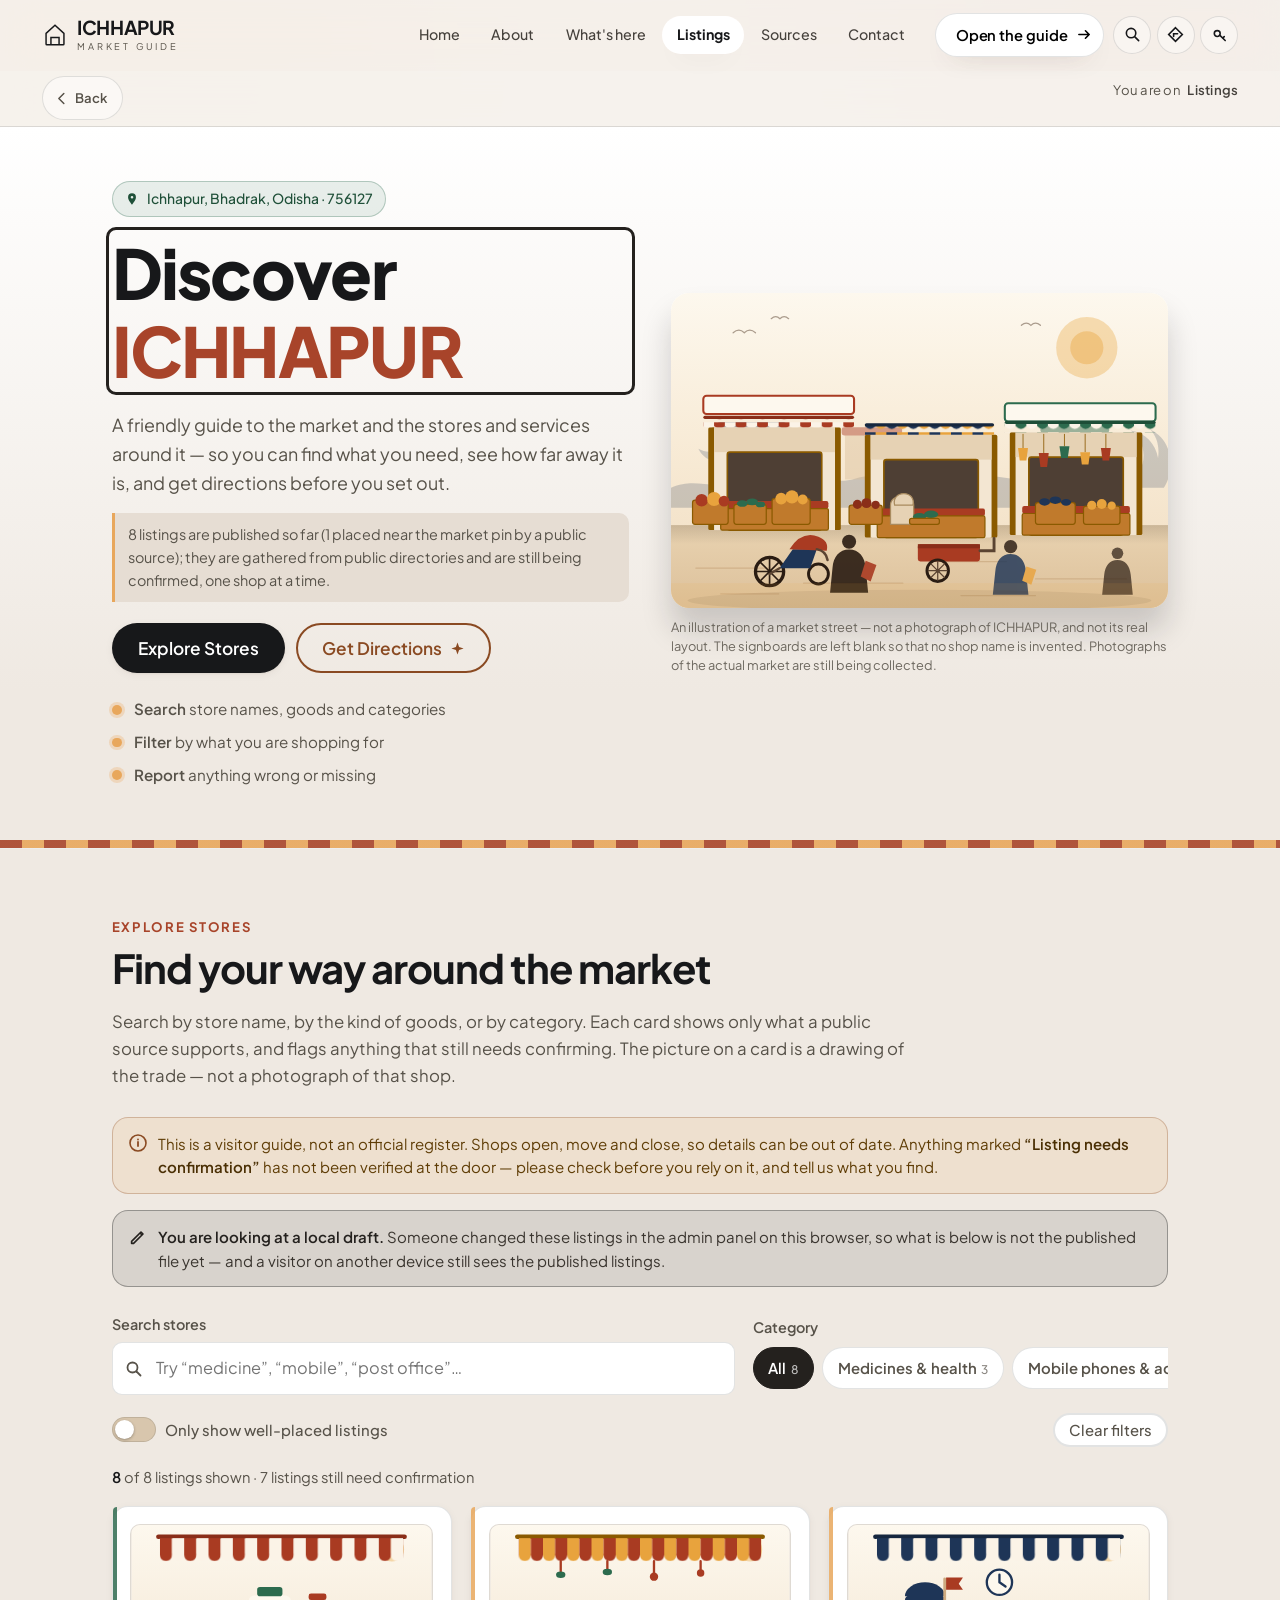
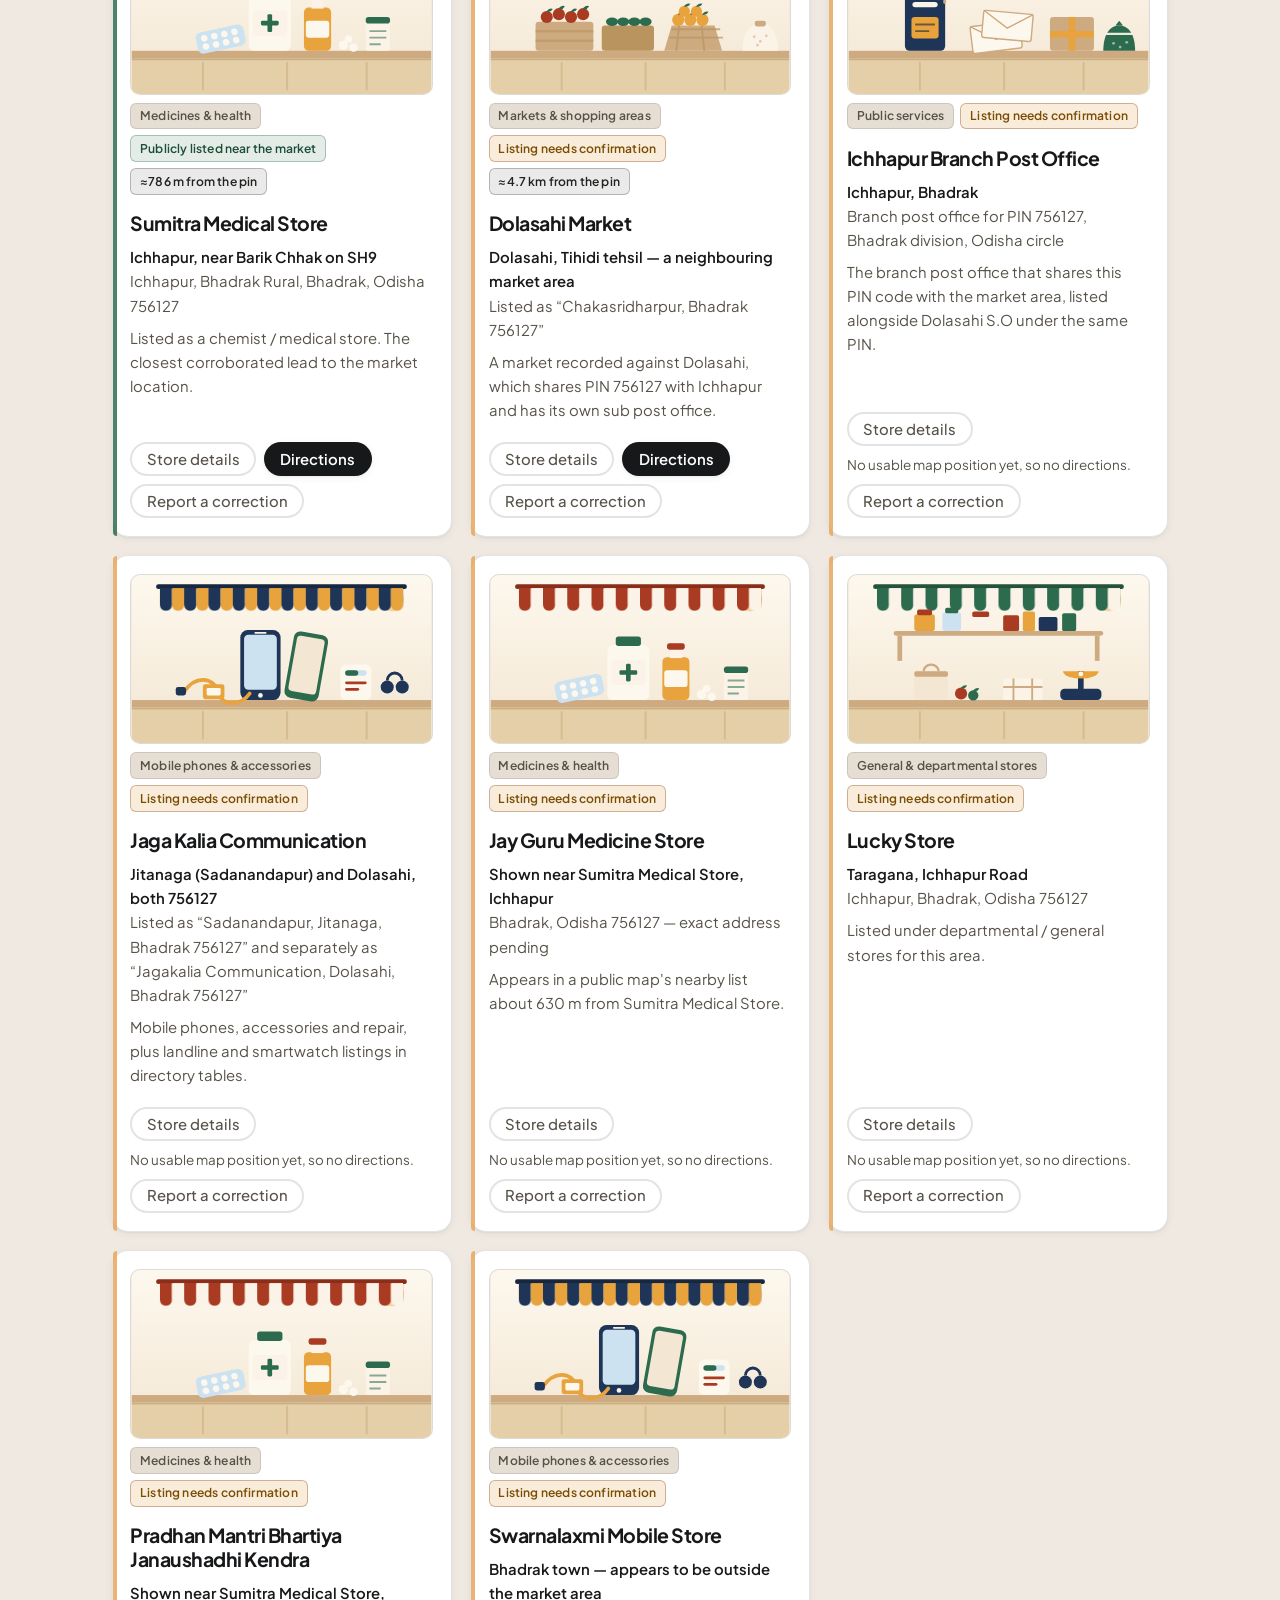
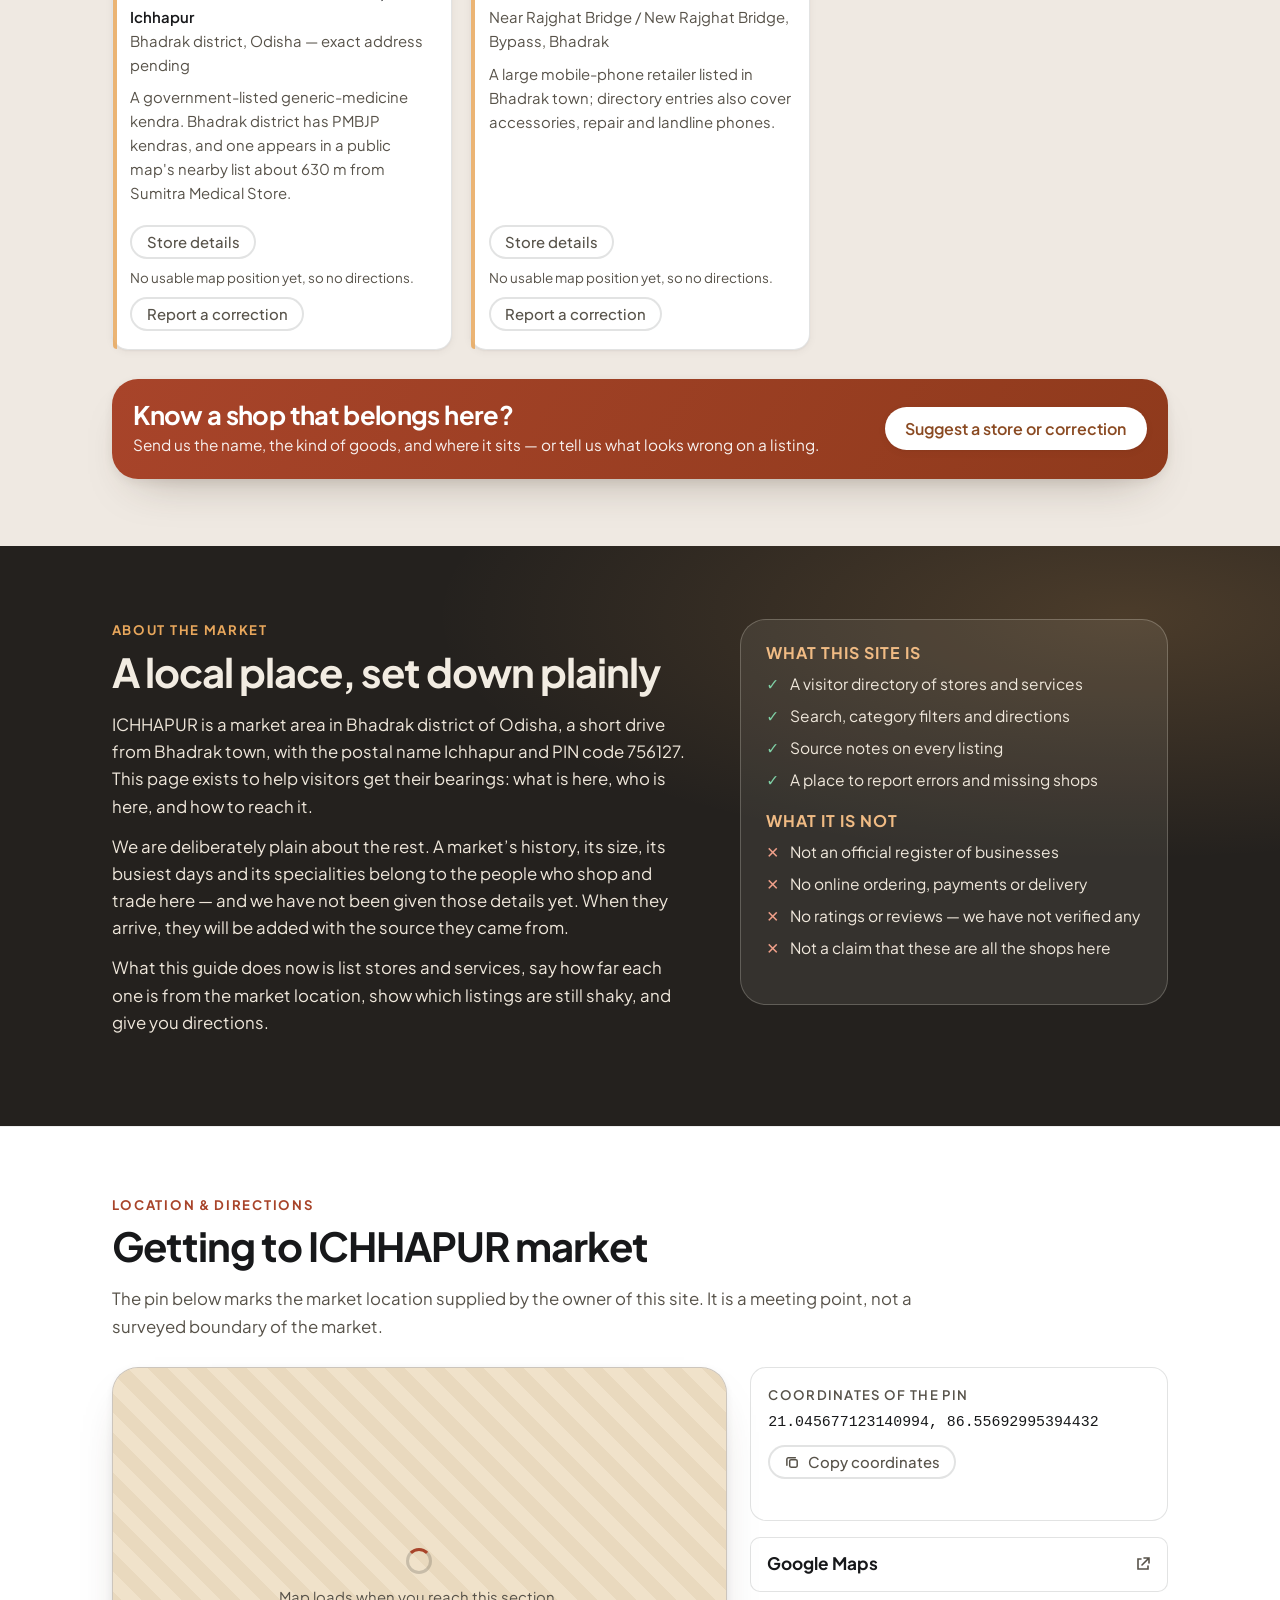
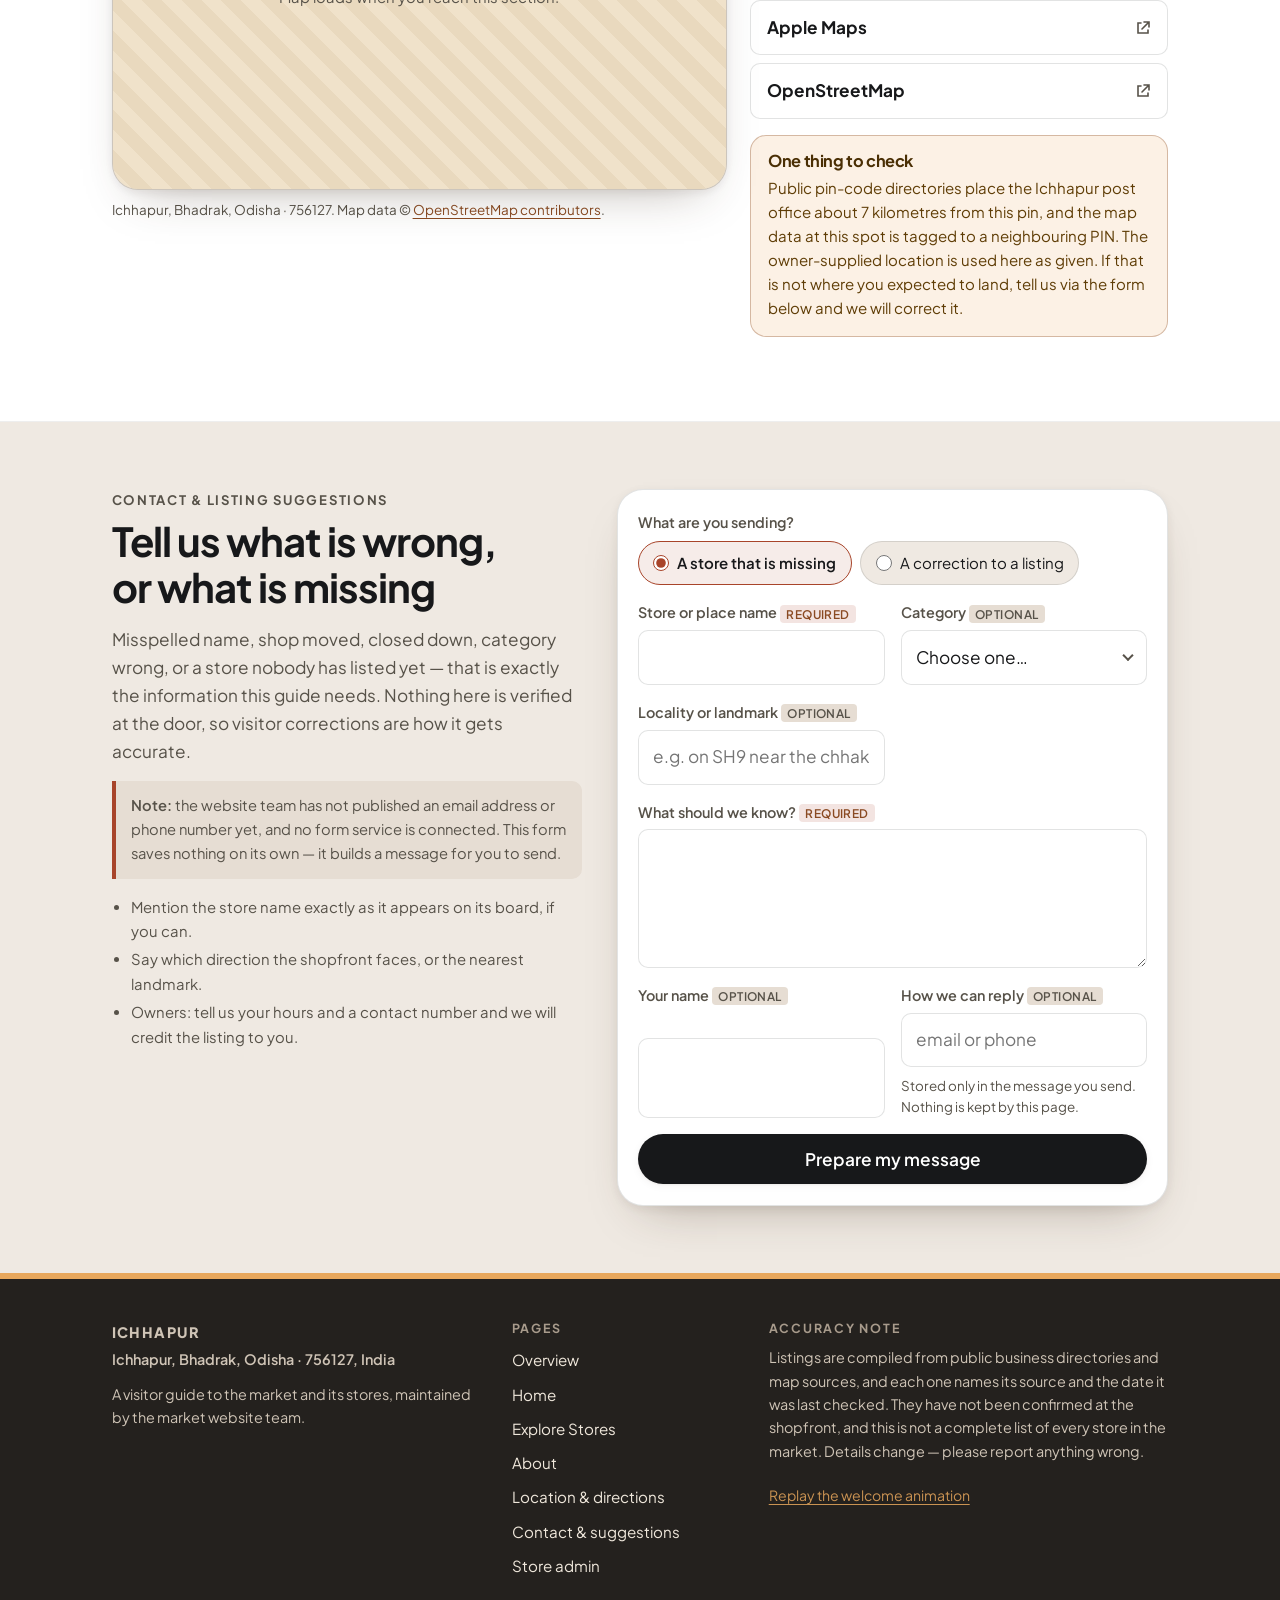
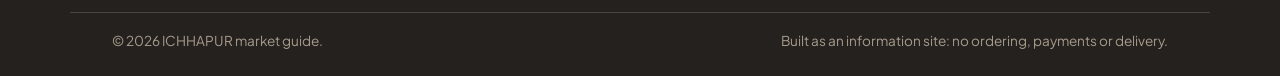
==== commit 84fd42af: "Finish the theme: measured contrast, a motion layer, and two checkers The site had grown to eight pa" ====
--- a/index.html
+++ b/index.html
@@ -5,16 +5,26 @@
 <meta name="viewport" content="width=device-width, initial-scale=1">
 <title>ICHHAPUR Market — local store guide, Bhadrak, Odisha 756127</title>
 <meta name="description" content="A visitor guide to ICHHAPUR market in Bhadrak, Odisha. Search and filter local stores and services, check how confident each listing is, and get directions to Ichhapur, PIN 756127.">
-<meta name="theme-color" content="#A93B22">
+<meta name="theme-color" content="#efe9e2">
 <meta name="color-scheme" content="light">
+<link rel="canonical" href="index.html">
 <meta property="og:title" content="Discover ICHHAPUR — market and store guide">
 <meta property="og:description" content="Browse the stores and services of ICHHAPUR market, Bhadrak, Odisha 756127. Every listing shows where it came from and how well it has been confirmed.">
 <meta property="og:type" content="website">
+<meta property="og:site_name" content="ICHHAPUR Market">
 <meta property="og:locale" content="en_IN">
+<meta property="og:image" content="assets/img/og.png">
+<meta property="og:image:width" content="1200">
+<meta property="og:image:height" content="630">
+<meta property="og:image:alt" content="Preview card: ICHHAPUR, the line “Every shop in the market, and how well we know it.”, and a drawing of a market lane.">
+<meta name="twitter:card" content="summary_large_image">
+<meta name="twitter:image" content="assets/img/og.png">
 <link rel="icon" href="assets/favicon.svg" type="image/svg+xml">
+<link rel="icon" type="image/png" sizes="32x32" href="assets/img/icon-32.png">
+<link rel="apple-touch-icon" sizes="180x180" href="assets/img/icon-180.png">
 <link rel="preconnect" href="https://fonts.googleapis.com">
 <link rel="preconnect" href="https://fonts.gstatic.com" crossorigin>
-<link rel="stylesheet" href="https://fonts.googleapis.com/css2?family=Baloo+2:wght@500;600;700;800&family=Mukta:wght@400;500;600;700&display=swap">
+<link rel="stylesheet" href="https://fonts.googleapis.com/css2?family=Plus+Jakarta+Sans:wght@400;500;600;700;800&display=swap">
 <link rel="stylesheet" href="assets/css/styles.css">
 <link rel="stylesheet" href="assets/css/site-chrome.css">
 </head>
@@ -175,10 +185,9 @@
       </div>
 
       <div class="state" id="emptyState" hidden>
-        <svg width="52" height="52" viewBox="0 0 52 52" aria-hidden="true" focusable="false">
-          <path d="M6 18 26 6l20 12v3H6z" fill="#E8A33D"/><rect x="10" y="24" width="32" height="22" rx="3" fill="#DDBF92"/>
-          <circle cx="26" cy="35" r="7" fill="none" stroke="#4A2A10" stroke-width="2.2"/><path d="m31 40 5 5" stroke="#4A2A10" stroke-width="2.4" stroke-linecap="round"/>
-        </svg>
+        <img class="state__art" src="assets/img/illustration/empty-lane.webp" width="760" height="570"
+             alt="Drawing of a quiet lane: both shop shutters are down and a cat sleeps on the step."
+             loading="lazy" decoding="async">
         <h3>No listings match that</h3>
         <p id="emptyMessage">Try a shorter word, a different spelling, or clear the filters.</p>
         <div class="state__actions">
--- a/assets/css/styles.css
+++ b/assets/css/styles.css
@@ -1,39 +1,41 @@
 /* ==========================================================================
    ICHHAPUR market guide — stylesheet
    Mobile-first. No frameworks, no build step.
-   Palette: clay/terracotta, marigold, indigo, palm, cream — warm market tones
-   chosen for accessible contrast against each other (all body text ≥ 6:1).
-   ========================================================================== */
+   Palette: the site-wide warm daylight theme — taupe/cream ground, white
+   cards, one near-black for text and solid buttons, terracotta for anything
+   interactive. Names here are the guide's own; the values are shared with
+   site-chrome.css so the header and the body cannot drift apart.
+   ========================================================================= */
 
 /* ---------- tokens ---------- */
 :root {
-  --cream: #fbf3e7;
-  --paper: #fdf8ee;
-  --sand: #f3e6d2;
-  --ink: #2a1c12;
-  --muted: #5b4432;
-  --clay: #a93b22;
-  --clay-deep: #8a2e19;
-  --marigold: #e8a33d;
-  --marigold-deep: #8a5a00;
-  --indigo: #1e3557;
-  --indigo-deep: #16273f;
-  --palm: #2c6b4e;
-  --line: rgba(42, 28, 18, .14);
-  --line-soft: rgba(42, 28, 18, .08);
-
-  --font-display: "Baloo 2", "Trebuchet MS", "Segoe UI", system-ui, sans-serif;
-  --font-body: "Mukta", "Noto Sans", system-ui, -apple-system, "Segoe UI", sans-serif;
+  --cream: #efe9e2;
+  --paper: #ffffff;
+  --sand: #e6ddd3;
+  --ink: #17181a;
+  --muted: #575249;                          /* kept equal to site-chrome.css */
+  --clay: #a8442a;
+  --clay-deep: #8a4a22;
+  --marigold: #e8a75c;
+  --marigold-deep: #8a4a22;
+  --indigo: #24211e;
+  --indigo-deep: #17181a;
+  --palm: #2f6b50;
+  --line: rgba(23, 24, 26, .12);
+  --line-soft: rgba(23, 24, 26, .07);
+
+  --font-display: "Plus Jakarta Sans", "Noto Sans", system-ui, -apple-system, "Segoe UI", sans-serif;
+  --font-body: "Plus Jakarta Sans", "Noto Sans", system-ui, -apple-system, "Segoe UI", sans-serif;
   --font-mono: ui-monospace, "Cascadia Mono", Consolas, monospace;
 
   --wrap: 1140px;
   --gutter: 1.15rem;
-  --r-sm: 8px;
-  --r: 14px;
-  --r-lg: 22px;
-  --shadow-sm: 0 1px 2px rgba(42, 28, 18, .07), 0 2px 8px rgba(42, 28, 18, .05);
-  --shadow: 0 10px 24px -12px rgba(42, 28, 18, .3), 0 2px 6px rgba(42, 28, 18, .07);
-  --shadow-lg: 0 28px 60px -26px rgba(42, 28, 18, .42), 0 6px 18px rgba(42, 28, 18, .1);
+  --r-sm: 10px;
+  --r: 16px;
+  --r-lg: 26px;
+  --shadow-sm: 0 1px 2px rgba(60, 42, 26, .06), 0 2px 8px rgba(60, 42, 26, .05);
+  --shadow: 0 10px 24px -12px rgba(60, 42, 26, .3), 0 2px 6px rgba(60, 42, 26, .07);
+  --shadow-lg: 0 28px 56px -26px rgba(60, 42, 26, .4), 0 6px 18px rgba(60, 42, 26, .09);
   --ease: cubic-bezier(.22, .75, .28, 1);
   --d: 28px; /* 3D depth of the intro signboard */
 }
@@ -50,8 +52,8 @@
   overflow-x: hidden;
   /* faint warm grain, no image request */
   background-image:
-    radial-gradient(circle at 12% 8%, rgba(232, 163, 61, .10), transparent 42%),
-    radial-gradient(circle at 88% 4%, rgba(169, 59, 34, .07), transparent 38%);
+    radial-gradient(circle at 12% 8%, rgba(232, 167, 92, .10), transparent 42%),
+    radial-gradient(circle at 88% 4%, rgba(168, 68, 42, .07), transparent 38%);
   background-attachment: fixed;
 }
 img, svg { display: block; max-width: 100%; height: auto; }
@@ -59,7 +61,7 @@
   font-family: var(--font-display);
   font-weight: 700;
   line-height: 1.14;
-  letter-spacing: -.01em;
+  letter-spacing: -.025em;
   margin: 0 0 .42em;
   text-wrap: balance;
 }
@@ -118,17 +120,17 @@
 .btn:active { transform: translateY(0); }
 .btn--sm { --pad-y: .42rem; --pad-x: .9rem; font-size: .93rem; }
 .btn--lg { --pad-y: .85rem; --pad-x: 1.5rem; font-size: 1.08rem; }
-.btn--primary { background: var(--clay); color: #fff; box-shadow: var(--shadow-sm); }
-.btn--primary:hover { background: var(--clay-deep); color: #fff; box-shadow: var(--shadow); }
+.btn--primary { background: var(--ink); color: #fff; box-shadow: var(--shadow-sm); }
+.btn--primary:hover { background: #000; color: #fff; box-shadow: var(--shadow); }
 .btn--outline { background: transparent; color: var(--clay-deep); border-color: currentColor; }
-.btn--outline:hover { background: rgba(169, 59, 34, .09); color: var(--clay-deep); }
+.btn--outline:hover { background: rgba(168, 68, 42, .09); color: var(--clay-deep); }
 .btn--dark { background: var(--indigo); color: #fff; }
 .btn--dark:hover { background: var(--indigo-deep); color: #fff; }
 .btn--quiet {
   background: var(--paper); color: var(--muted); border-color: var(--line);
   box-shadow: none; font-weight: 500;
 }
-.btn--quiet:hover { color: var(--ink); background: #fff; border-color: rgba(42, 28, 18, .26); }
+.btn--quiet:hover { color: var(--ink); background: #fff; border-color: rgba(23, 24, 26, .26); }
 .btn--ghost-dark {
   background: rgba(253, 248, 238, .14); color: var(--paper); border-color: rgba(253, 248, 238, .5);
 }
@@ -147,7 +149,7 @@
   background: var(--paper); border: 1px solid var(--line);
   font-size: .87rem; font-weight: 500; color: var(--muted);
 }
-.chip--loc { background: rgba(44, 107, 78, .1); border-color: rgba(44, 107, 78, .3); color: #1f5039; }
+.chip--loc { background: rgba(47, 107, 80, .1); border-color: rgba(47, 107, 80, .3); color: #1f5039; }
 .badges { display: flex; flex-wrap: wrap; gap: .38rem; margin: 0 0 .6rem; padding: 0; list-style: none; }
 .badge {
   display: inline-flex; align-items: center; gap: .32rem;
@@ -155,9 +157,9 @@
   font-size: .755rem; font-weight: 600; letter-spacing: .015em;
   border: 1px solid transparent; white-space: nowrap;
 }
-.badge--ok { background: rgba(44, 107, 78, .13); color: #1d4d37; border-color: rgba(44, 107, 78, .34); }
-.badge--warn { background: rgba(232, 163, 61, .22); color: #7a4d00; border-color: rgba(138, 90, 0, .38); }
-.badge--dist { background: rgba(30, 53, 87, .09); color: var(--indigo); border-color: rgba(30, 53, 87, .26); }
+.badge--ok { background: rgba(47, 107, 80, .13); color: #1d4d37; border-color: rgba(47, 107, 80, .34); }
+.badge--warn { background: rgba(232, 167, 92, .22); color: #7a4d00; border-color: rgba(138, 74, 34, .38); }
+.badge--dist { background: rgba(23, 24, 26, .09); color: var(--indigo); border-color: rgba(23, 24, 26, .26); }
 .badge--cat { background: var(--sand); color: var(--muted); border-color: var(--line); }
 
 /* ---------- header ----------
@@ -171,7 +173,7 @@
   display: grid; place-items: center; align-content: center; gap: 2rem;
   padding: 2rem 1.25rem;
   background:
-    radial-gradient(120% 90% at 50% 8%, #2b4a70 0%, #1b2f4c 45%, #121f33 100%);
+    radial-gradient(120% 90% at 50% 8%, #6d5b47 0%, #4a3d30 45%, #2a231c 100%);
   color: var(--paper);
   transition: opacity .45s var(--ease), transform .45s var(--ease), visibility .45s;
 }
@@ -244,19 +246,19 @@
   transform: translateZ(calc(var(--d) / 2 + 4px));
   background:
     repeating-linear-gradient(90deg,
-      var(--clay) 0 26px, #fbf3e7 26px 52px);
+      var(--clay) 0 26px, #efe9e2 26px 52px);
   border-radius: 8px 8px 4px 4px;
   box-shadow: inset 0 -8px 14px rgba(0, 0, 0, .22);
 }
 .sign__valance {
   position: absolute; left: 0; right: 0; bottom: -15px; height: 22px; z-index: 3;
   transform: translateZ(1px);
-  background: repeating-linear-gradient(90deg, var(--clay) 0 26px, #fbf3e7 26px 52px);
+  background: repeating-linear-gradient(90deg, var(--clay) 0 26px, #efe9e2 26px 52px);
   clip-path: polygon(0 0, 100% 0, 100% 30%, 95.8% 100%, 91.6% 30%, 87.4% 100%, 83.2% 30%, 79% 100%, 74.8% 30%, 70.6% 100%, 66.4% 30%, 62.2% 100%, 58% 30%, 53.8% 100%, 49.6% 30%, 45.4% 100%, 41.2% 30%, 37% 100%, 32.8% 30%, 28.6% 100%, 24.4% 30%, 20.2% 100%, 16% 30%, 11.8% 100%, 7.6% 30%, 3.4% 100%, 0 30%);
 }
 .sign__eyebrow {
   margin: 0 0 .3rem; font-size: .7rem; font-weight: 700; letter-spacing: .22em;
-  text-transform: uppercase; color: #8a5a00;
+  text-transform: uppercase; color: #8a4a22;
   animation: fade-up .5s var(--ease) .55s both;
 }
 .sign__name {
@@ -321,14 +323,14 @@
 .hero__facts li { padding-left: 1.4rem; position: relative; }
 .hero__facts li::before {
   content: ""; position: absolute; left: 0; top: .5em; width: .62rem; height: .62rem;
-  border-radius: 50%; background: var(--marigold); box-shadow: 0 0 0 3px rgba(232, 163, 61, .28);
+  border-radius: 50%; background: var(--marigold); box-shadow: 0 0 0 3px rgba(232, 167, 92, .28);
 }
 .hero__art { position: relative; }
 .hero__photo { margin: 0; }
 .hero__photo__img {
   display: block; width: 100%; height: auto; aspect-ratio: 1200 / 760;
   background: var(--paper); border-radius: 18px;
-  box-shadow: 0 22px 30px rgba(42, 28, 18, .18);
+  box-shadow: 0 22px 30px rgba(23, 24, 26, .18);
 }
 .hero__art-note {
   font-size: .8rem; color: var(--muted); margin: .6rem auto 0;
@@ -341,8 +343,8 @@
 .section__lede { color: var(--muted); font-size: 1.05rem; margin: 0; }
 .section--stores { background: var(--cream); }
 .section--about {
-  background: var(--indigo); color: #eef3f9;
-  background-image: radial-gradient(90% 70% at 88% 12%, rgba(232, 163, 61, .2), transparent 60%);
+  background: var(--indigo); color: #f2ece2;
+  background-image: radial-gradient(90% 70% at 88% 12%, rgba(232, 167, 92, .2), transparent 60%);
 }
 .section--about .eyebrow { color: var(--marigold); }
 .section--location { background: var(--paper); border-block: 1px solid var(--line-soft); }
@@ -350,15 +352,15 @@
 
 .guide-note {
   display: flex; gap: .7rem; align-items: flex-start;
-  background: rgba(232, 163, 61, .14); border: 1px solid rgba(138, 90, 0, .3);
+  background: rgba(232, 167, 92, .14); border: 1px solid rgba(138, 74, 34, .3);
   border-radius: var(--r); padding: .9rem 1rem; margin: 0 0 1.6rem;
   font-size: .94rem; color: #5f3d06; line-height: 1.55;
 }
 .guide-note svg { flex: none; margin-top: .15rem; color: var(--marigold-deep); }
 .guide-note strong { color: #4a2f04; }
-.guide-note--draft { margin: -.6rem 0 1.6rem; background: rgba(30, 53, 87, .1); border-color: rgba(30, 53, 87, .34); color: #22354f; }
+.guide-note--draft { margin: -.6rem 0 1.6rem; background: rgba(23, 24, 26, .1); border-color: rgba(23, 24, 26, .34); color: #3a352f; }
 .guide-note--draft svg { color: var(--indigo); }
-.guide-note--draft strong { color: #16273e; }
+.guide-note--draft strong { color: #24211e; }
 
 /* ---------- filters ---------- */
 .filters { display: grid; gap: 1.1rem; margin-bottom: 1.2rem; }
@@ -378,7 +380,7 @@
 }
 .field--search input { padding-left: 2.7rem; font-size: 1.02rem; }
 input:focus, select:focus, textarea:focus {
-  border-color: var(--clay); box-shadow: 0 0 0 3px rgba(169, 59, 34, .16); outline: none; background: #fff;
+  border-color: var(--clay); box-shadow: 0 0 0 3px rgba(168, 68, 42, .16); outline: none; background: #fff;
 }
 input:focus-visible, select:focus-visible, textarea:focus-visible { outline: 3px solid var(--indigo); outline-offset: 2px; }
 textarea { resize: vertical; min-height: 92px; }
@@ -401,6 +403,7 @@
   transition: all .18s var(--ease);
 }
 .filter-chip:hover { border-color: var(--clay); color: var(--ink); }
+.filter-chip:active { transform: scale(.965); }
 .filter-chip[aria-pressed="true"] { background: var(--indigo); border-color: var(--indigo); color: #fff; }
 .filter-chip .n { font-size: .8em; opacity: .7; margin-left: .3rem; font-weight: 500; }
 
@@ -439,7 +442,7 @@
   border-radius: var(--r) 0 0 var(--r); background: var(--palm); opacity: .85;
 }
 .card--needs::before { background: var(--marigold); }
-.card:hover { transform: translateY(-3px); box-shadow: var(--shadow); border-color: rgba(169, 59, 34, .35); }
+.card:hover { transform: translateY(-3px); box-shadow: var(--shadow); border-color: rgba(168, 68, 42, .35); }
 .card__thumb {
   display: block; width: 100%; height: auto; aspect-ratio: 16 / 9;
   border: 1px solid var(--line-soft); border-radius: var(--r-sm);
@@ -458,7 +461,7 @@
 /* skeleton */
 .card--skeleton { pointer-events: none; animation: none; }
 .card--skeleton::before { display: none; }
-.sk { border-radius: 6px; background: linear-gradient(90deg, #ece0cc 25%, #f6ecdb 50%, #ece0cc 75%); background-size: 300% 100%; animation: sk 1.25s ease-in-out infinite; }
+.sk { border-radius: 6px; background: linear-gradient(90deg, #e3d9cf 25%, #efe8e0 50%, #e3d9cf 75%); background-size: 300% 100%; animation: sk 1.25s ease-in-out infinite; }
 .sk--title { height: 1.1rem; width: 62%; }
 .sk--line { height: .78rem; width: 88%; }
 .sk--short { width: 55%; }
@@ -468,9 +471,13 @@
 /* states */
 .state {
   text-align: center; padding: 2.4rem 1.25rem; background: var(--paper);
-  border: 1px dashed rgba(42, 28, 18, .28); border-radius: var(--r-lg);
+  border: 1px dashed rgba(23, 24, 26, .28); border-radius: var(--r-lg);
 }
 .state svg { margin: 0 auto .9rem; }
+.state__art {
+  display: block; margin: 0 auto .95rem; width: min(100%, 15.5rem);
+  aspect-ratio: 4 / 3; object-fit: cover; border-radius: var(--r);
+}
 .state h3 { margin-bottom: .3rem; }
 .state p { color: var(--muted); max-width: 48ch; margin-inline: auto; }
 .state__actions { display: flex; gap: .6rem; justify-content: center; flex-wrap: wrap; margin-top: 1.1rem; }
@@ -478,7 +485,7 @@
 .cta-strip {
   display: flex; flex-wrap: wrap; align-items: center; justify-content: space-between; gap: 1.1rem;
   margin-top: 1.8rem; padding: 1.3rem 1.35rem;
-  background: linear-gradient(120deg, var(--clay) 0%, #c05a2a 100%); color: #fff;
+  background: linear-gradient(120deg, var(--clay) 0%, #8f3a1c 100%); color: #fff;
   border-radius: var(--r-lg); box-shadow: var(--shadow);
 }
 .cta-strip h2 { color: #fff; font-size: clamp(1.25rem, 3vw, 1.6rem); margin-bottom: .25rem; }
@@ -488,15 +495,17 @@
 
 /* ---------- about ---------- */
 .about__grid { display: grid; gap: 1.6rem; }
-.about__body { color: #dce6f2; font-size: 1.05rem; max-width: 58ch; }
+.about__body { color: #efe7db; font-size: 1.05rem; max-width: 58ch; }
 .about__body + .about__body { margin-top: -.2rem; }
 .about__card {
   background: rgba(253, 248, 238, .08); border: 1px solid rgba(253, 248, 238, .22);
   border-radius: var(--r-lg); padding: 1.25rem 1.3rem;
 }
-.about__card h3 { font-size: 1rem; letter-spacing: .06em; text-transform: uppercase; color: var(--marigold); margin: 0 0 .55rem; }
+/* marigold on this night panel lands at 4.15:1, just under AA; #f0bb84 is the
+   same hue a shade lighter and measures 4.99:1 */
+.about__card h3 { font-size: 1rem; letter-spacing: .06em; text-transform: uppercase; color: #f0bb84; margin: 0 0 .55rem; }
 .about__card h3 + ul { margin-bottom: 1.25rem; }
-.ticks, .crosses { list-style: none; margin: 0; padding: 0; display: grid; gap: .42rem; font-size: .97rem; color: #e7eef7; }
+.ticks, .crosses { list-style: none; margin: 0; padding: 0; display: grid; gap: .42rem; font-size: .97rem; color: #efe7db; }
 .ticks li, .crosses li { padding-left: 1.5rem; position: relative; }
 .ticks li::before, .crosses li::before { position: absolute; left: 0; font-weight: 700; }
 .ticks li::before { content: "✓"; color: #7fd0a6; }
@@ -521,7 +530,7 @@
 .map-card__fallback { padding: 1.2rem; font-size: .92rem; color: var(--muted); }
 .spinner {
   width: 26px; height: 26px; margin-inline: auto; border-radius: 50%;
-  border: 3px solid rgba(42, 28, 18, .18); border-top-color: var(--clay);
+  border: 3px solid rgba(23, 24, 26, .18); border-top-color: var(--clay);
   animation: spin .9s linear infinite;
 }
 @keyframes spin { to { transform: rotate(360deg); } }
@@ -546,9 +555,9 @@
 .callout { border-radius: var(--r); padding: 1rem 1.1rem; margin: 0 0 1rem; border: 1px solid; }
 .callout h3 { font-size: 1.02rem; margin-bottom: .35rem; }
 .callout p { margin: 0; font-size: .94rem; line-height: 1.6; }
-.callout--warn { background: rgba(232, 163, 61, .16); border-color: rgba(138, 90, 0, .34); color: #5f3d06; }
+.callout--warn { background: rgba(232, 167, 92, .16); border-color: rgba(138, 74, 34, .34); color: #5f3d06; }
 .callout--warn h3 { color: #4a2f04; }
-.callout--info { background: rgba(30, 53, 87, .07); border-color: rgba(30, 53, 87, .24); color: #24354d; }
+.callout--info { background: rgba(23, 24, 26, .07); border-color: rgba(23, 24, 26, .24); color: #3a352f; }
 
 /* ---------- contact form ---------- */
 .contact__grid { display: grid; gap: 1.8rem; align-items: start; }
@@ -574,11 +583,11 @@
   font-size: .94rem; background: var(--cream); transition: all .16s var(--ease);
 }
 .radio input { width: 16px; height: 16px; accent-color: var(--clay); margin: 0; }
-.radio:has(input:checked) { border-color: var(--clay); background: rgba(169, 59, 34, .1); font-weight: 600; }
+.radio:has(input:checked) { border-color: var(--clay); background: rgba(168, 68, 42, .1); font-weight: 600; }
 .radio:has(input:focus-visible) { outline: 3px solid var(--indigo); outline-offset: 2px; }
 .form-grid-2 { display: grid; gap: 1rem; }
 .req, .opt { font-size: .74rem; font-weight: 600; letter-spacing: .04em; text-transform: uppercase; padding: .1rem .4rem; border-radius: 4px; }
-.req { background: rgba(169, 59, 34, .14); color: var(--clay-deep); }
+.req { background: rgba(168, 68, 42, .14); color: var(--clay-deep); }
 .opt { background: var(--sand); color: var(--muted); }
 .field__error { color: #9c1f1f; font-size: .85rem; margin: .1rem 0 0; font-weight: 500; }
 .field__hint { color: var(--muted); font-size: .84rem; margin: .1rem 0 0; }
@@ -590,14 +599,14 @@
   animation: card-in .3s var(--ease) both;
 }
 .form__result h3 { margin-bottom: .4rem; }
-.form__result-lead { font-size: .94rem; color: #5f3d06; background: rgba(232, 163, 61, .18); border-radius: var(--r-sm); padding: .7rem .8rem; }
+.form__result-lead { font-size: .94rem; color: #5f3d06; background: rgba(232, 167, 92, .18); border-radius: var(--r-sm); padding: .7rem .8rem; }
 .form__payload { font-family: var(--font-mono); font-size: .84rem; line-height: 1.5; background: #fff; }
 .form__result-actions { display: flex; flex-wrap: wrap; gap: .55rem; margin-top: .8rem; }
 .form__ok { margin: .6rem 0 0; font-size: .9rem; color: var(--palm); font-weight: 600; min-height: 1.2em; }
 
 /* ---------- footer ---------- */
 .site-footer {
-  background: #1b2b40; color: #cfdcea; padding: 2.6rem 0 1.5rem;
+  background: #24211e; color: #e6dcd0; padding: 2.6rem 0 1.5rem;
   border-top: 6px solid var(--marigold);
 }
 .site-footer__grid { display: grid; gap: 1.8rem; }
@@ -606,22 +615,22 @@
   color: #fff; margin: 0 0 .25rem;
 }
 .footer-loc { color: var(--marigold); font-weight: 600; font-size: .95rem; margin-bottom: .7rem; }
-.footer-about { font-size: .92rem; color: #b6c6d8; max-width: 34ch; }
+.footer-about { font-size: .92rem; color: #cfc4b6; max-width: 34ch; }
 .footer-h {
-  font-size: .78rem; letter-spacing: .14em; text-transform: uppercase; color: #93a9c2;
+  font-size: .78rem; letter-spacing: .14em; text-transform: uppercase; color: #a89b8c;
   margin: 0 0 .7rem; font-family: var(--font-body); font-weight: 700;
 }
 .site-footer nav ul { list-style: none; margin: 0; padding: 0; display: grid; gap: .4rem; }
-.site-footer a { color: #dce7f3; text-decoration: none; font-size: .95rem; }
+.site-footer a { color: #efe7db; text-decoration: none; font-size: .95rem; }
 .site-footer a:hover { color: var(--marigold); text-decoration: underline; }
-.site-footer p { font-size: .9rem; color: #b6c6d8; }
+.site-footer p { font-size: .9rem; color: #cfc4b6; }
 .site-footer .linkish { color: var(--marigold); margin-top: .3rem; font-size: .88rem; }
 .site-footer__base {
   display: flex; flex-wrap: wrap; gap: .4rem 1.2rem; justify-content: space-between;
-  margin-top: 2rem; padding-top: 1.1rem; border-top: 1px solid rgba(205, 222, 238, .18);
-  font-size: .85rem; color: #93a9c2;
-}
-.site-footer__base p { margin: 0; font-size: .85rem; color: #93a9c2; }
+  margin-top: 2rem; padding-top: 1.1rem; border-top: 1px solid rgba(240, 232, 222, .18);
+  font-size: .85rem; color: #a89b8c;
+}
+.site-footer__base p { margin: 0; font-size: .85rem; color: #a89b8c; }
 
 /* ---------- dialog sheet ---------- */
 .sheet {
@@ -707,12 +716,12 @@
     scroll-behavior: auto !important;
   }
   .card, .form__result, .sk { animation: none; }
-  .sk { background: #ece0cc; }
+  .sk { background: #e3d9cf; }
   .btn:hover, .card:hover, .map-links a:hover { transform: none; }
-  .intro { background: #121f33; }
+  .intro { background: #2a231c; }
 }
 @media (prefers-contrast: more) {
-  :root { --muted: #3d2a1a; --line: rgba(42, 28, 18, .4); }
+  :root { --muted: #3f3a35; --line: rgba(23, 24, 26, .4); }
   .card, .chip, .map-links a { border-width: 2px; }
 }
 @media print {
--- a/assets/css/site-chrome.css
+++ b/assets/css/site-chrome.css
@@ -1,31 +1,58 @@
 /* ============================================================================
-   ICHHAPUR Market — shared page chrome
+   ICHHAPUR Market — shared page chrome + the site's one colour system
    ----------------------------------------------------------------------------
    The masthead, the back bar and the footer are identical on every page, so
    they live in one stylesheet and one script instead of being copied around.
 
-   The colours are declared on the chrome elements themselves rather than on
-   :root. That is deliberate: the guide (index.html) is a light cream page that
-   loads this file for its header, and a :root block here would repaint its
-   body text with dark-theme values.
+   This file also carries the `:root` colour tokens. Every page loads it, and
+   every page is now the same warm daylight theme, so the tokens are global
+   rather than scoped to the chrome. (They used to sit on `.masthead, .backbar,
+   .dk-foot` because the header was dark and the guide beneath it was light —
+   that split is gone, so the scoping went with it.)
+
+   Palette read off the reference: warm taupe/cream ground, white cards, one
+   near-black for text and solid buttons, and a deep terracotta for anything
+   interactive. The amber `--amber` is a glow colour only — it is never used
+   for text, because #e8a75c on cream is 2:1.
    ========================================================================= */
+
+:root {
+  --bg: #efe9e2;
+  --bg-warm: #e8dfd5;
+  --frame: rgba(247, 243, 239, .78);
+  --frame-solid: #f7f3ef;
+  --band: #e6ddd3;
+  --band-2: #ded3c7;
+  --panel: #ffffff;
+  --ink: #17181a;
+  --ink-soft: #45413c;
+  /* #5c5750 measured 4.43:1 on the tan quote panel, just under AA; one step
+     darker on the same hue is 4.80:1 there and changes nothing else */
+  --muted: #575249;
+  --accent: #8a4a22;
+  --accent-deep: #6f3a1a;
+  --amber: #e8a75c;
+  --clay: #a8442a;
+  --palm: #2f6b50;
+  --line: rgba(23, 24, 26, .12);
+  --line-strong: rgba(23, 24, 26, .24);
+  --line-soft: rgba(23, 24, 26, .07);
+  --glass: rgba(255, 255, 255, .62);
+  --glass-2: rgba(255, 255, 255, .82);
+  --shadow: 0 22px 48px -26px rgba(60, 42, 26, .38), 0 3px 10px rgba(60, 42, 26, .07);
+  --shadow-soft: 0 12px 26px -18px rgba(60, 42, 26, .34);
+  --sans: "Plus Jakarta Sans", "Noto Sans", system-ui, -apple-system, "Segoe UI", sans-serif;
+  --display: var(--sans);
+  --gutter: clamp(1.1rem, 4vw, 2.6rem);
+  --r: 16px;
+  --r-lg: 26px;
+  --ease: cubic-bezier(.22, .75, .28, 1);
+}
 
 .masthead,
 .backbar,
 .dk-foot,
 .dk-skip {
-  --frame: #101317;
-  --ink: #f1ebdf;
-  --ink-soft: #c9c1b2;
-  --muted: #948c7d;
-  --gold: #d8b26a;
-  --gold-dim: #a8895a;
-  --line: rgba(216, 178, 106, .18);
-  --glass: rgba(255, 255, 255, .045);
-  --serif: "Playfair Display", "Iowan Old Style", Georgia, "Times New Roman", serif;
-  --sans: "Mukta", "Noto Sans", system-ui, -apple-system, "Segoe UI", sans-serif;
-  --gutter: clamp(1.1rem, 4vw, 2.6rem);
-  --ease: cubic-bezier(.22, .75, .28, 1);
   position: relative;
   box-sizing: border-box;
   color: var(--ink);
@@ -42,78 +69,98 @@
 .masthead :focus-visible,
 .backbar :focus-visible,
 .dk-foot :focus-visible,
-.dk-skip:focus-visible { outline: 2px solid var(--gold); outline-offset: 3px; border-radius: 4px; }
+.dk-skip:focus-visible { outline: 2px solid var(--accent); outline-offset: 3px; border-radius: 6px; }
 
 /* ------------------------------------------------------------- skip link */
 .dk-skip {
   position: absolute; left: -9999px; top: 0; z-index: 60;
-  background: var(--gold); color: #14100a; padding: .7rem 1.1rem; border-radius: 0 0 10px 0;
+  background: var(--ink); color: #fff; padding: .7rem 1.1rem; border-radius: 0 0 12px 0;
   font-weight: 600;
 }
 .dk-skip:focus { left: 0; }
 
 /* -------------------------------------------------------------- masthead */
+/* Frosted rather than solid, so the warm page shows through it the way the
+   reference's header sits over its photograph. */
 .masthead {
   position: sticky; top: 0; z-index: 40;
   display: flex; align-items: center; gap: 1rem;
-  padding: .85rem var(--gutter);
+  padding: .8rem var(--gutter);
   background: var(--frame);
+  -webkit-backdrop-filter: blur(18px) saturate(150%);
+  backdrop-filter: blur(18px) saturate(150%);
   border-bottom: 1px solid transparent;
   transition: border-color .25s, background .25s;
 }
-.masthead.is-stuck { border-bottom-color: var(--line); background: #0d0f13; }
-
-.brand { display: flex; align-items: center; gap: .6rem; color: var(--gold); flex: 0 0 auto; }
+.masthead.is-stuck { border-bottom-color: var(--line); background: rgba(247, 243, 239, .94); }
+
+.brand { display: flex; align-items: center; gap: .6rem; color: var(--accent); flex: 0 0 auto; }
 .brand__mark { display: grid; place-items: center; }
 .brand__words { display: grid; line-height: 1; }
-.brand__words b { font-family: var(--serif); font-weight: 500; font-size: 1.16rem; letter-spacing: .16em; color: var(--ink); }
-.brand__words i { font-style: normal; font-size: .58rem; letter-spacing: .34em; text-transform: uppercase; color: var(--muted); margin-top: .28rem; }
+.brand__words b { font-family: var(--display); font-weight: 700; font-size: 1.2rem; letter-spacing: -.02em; color: var(--ink); }
+.brand__words i { font-style: normal; font-size: .58rem; letter-spacing: .3em; text-transform: uppercase; color: var(--muted); margin-top: .3rem; }
 
 .mastnav { margin-left: auto; }
 .mastnav ul { display: flex; gap: .15rem; margin: 0; padding: 0; list-style: none; }
 .mastnav li { margin: 0; }
 .mastnav a {
-  display: block; padding: .52rem .85rem; border-radius: 999px;
-  font-size: .87rem; color: var(--ink-soft); transition: color .2s, background .2s;
-}
-.mastnav a:hover { color: var(--ink); background: var(--glass); }
-.mastnav a[aria-current="page"] { background: var(--ink); color: #14171c; font-weight: 600; }
+  display: block; padding: .52rem .9rem; border-radius: 999px;
+  font-size: .89rem; font-weight: 500; color: var(--ink-soft);
+  transition: color .2s, background .2s;
+}
+.mastnav a:hover { color: var(--ink); background: rgba(23, 24, 26, .06); }
+.mastnav a[aria-current="page"] {
+  background: var(--panel); color: var(--ink); font-weight: 700;
+  box-shadow: var(--shadow-soft);
+}
 
 .masthead__tail { display: flex; align-items: center; gap: .55rem; }
 .roundrow { display: flex; gap: .35rem; }
 .round {
   display: grid; place-items: center; width: 38px; height: 38px; border-radius: 50%;
-  border: 1px solid var(--line); color: var(--ink-soft);
+  border: 1px solid var(--line); color: var(--ink-soft); background: rgba(255, 255, 255, .4);
   transition: color .2s, border-color .2s, background .2s;
 }
-.round:hover { color: var(--gold); border-color: var(--gold-dim); background: var(--glass); }
+.round:hover { color: var(--accent-deep); border-color: var(--line-strong); background: var(--panel); }
 
 .burger {
   display: none; width: 42px; height: 38px; border: 1px solid var(--line);
-  border-radius: 10px; background: none; padding: 0; cursor: pointer;
-}
-.burger span { display: block; width: 17px; height: 1.6px; background: var(--ink); margin: 4px auto; transition: transform .25s var(--ease); }
+  border-radius: 12px; background: rgba(255, 255, 255, .4); padding: 0; cursor: pointer;
+}
+.burger span { display: block; width: 17px; height: 1.8px; background: var(--ink); margin: 4px auto; transition: transform .25s var(--ease); }
 .nav-open .burger span:first-child { transform: translateY(3px) rotate(45deg); }
 .nav-open .burger span:last-child { transform: translateY(-3px) rotate(-45deg); }
 
 /* ------------------------------------------------------------------ pills */
 .pill {
   display: inline-flex; align-items: center; gap: .6rem;
-  min-height: 44px; padding: .55rem .7rem .55rem 1.15rem;
-  border-radius: 999px; font-size: .92rem; font-weight: 600; letter-spacing: .01em;
+  min-height: 44px; padding: .55rem .7rem .55rem 1.2rem;
+  border-radius: 999px; font-size: .92rem; font-weight: 600; letter-spacing: -.005em;
   border: 1px solid transparent; touch-action: manipulation;
   transition: transform .18s var(--ease), background .2s, border-color .2s, color .2s;
 }
 .pill:hover { transform: translateY(-1px); }
-.pill--solid { background: var(--ink); color: #12151a; }
-.pill--solid:hover { background: #fff; }
+/* a tap gets an answer inside the touch, not only on hover */
+.pill:active { transform: translateY(0) scale(.985); }
+.pill--solid { background: var(--ink); color: #fff; }
+.pill--solid:hover { background: #000; }
 .pill--solid svg {
-  display: grid; place-items: center; background: #12151a; color: var(--ink);
+  display: grid; place-items: center; background: #fff; color: var(--ink);
   border-radius: 50%; padding: 5px; width: 27px; height: 27px;
 }
-.pill--ghost { border-color: var(--gold-dim); color: var(--gold); }
-.pill--ghost:hover { background: rgba(216, 178, 106, .1); border-color: var(--gold); }
+.pill--ghost { border-color: var(--line-strong); color: var(--accent-deep); }
+.pill--ghost:hover { background: rgba(255, 255, 255, .72); border-color: var(--accent); }
 .pillrow { display: flex; flex-wrap: wrap; gap: .7rem; }
+
+/* The header's own call to action. Asked for explicitly: this label is pure
+   black, so the pill inverts to a white chip instead of the near-black used
+   for primary buttons everywhere else. */
+.masthead__tail .pill--solid {
+  background: var(--panel); color: #000;
+  border-color: var(--line); box-shadow: var(--shadow-soft);
+}
+.masthead__tail .pill--solid:hover { background: #fff; border-color: var(--accent); }
+.masthead__tail .pill--solid svg { background: none; color: #000; padding: 0; width: auto; height: auto; }
 
 /* -------------------------------------------------------------- back bar */
 /* Every page except Home gets one. It is a real link to the page above it, so
@@ -126,46 +173,49 @@
   position: sticky; z-index: 39;
   display: flex; align-items: center; gap: .6rem;
   padding: .35rem var(--gutter);
-  background: #0d0f13;
+  background: rgba(247, 243, 239, .9);
+  -webkit-backdrop-filter: blur(14px) saturate(140%);
+  backdrop-filter: blur(14px) saturate(140%);
   border-bottom: 1px solid var(--line);
   font-size: .82rem; color: var(--muted);
 }
 .backbar__btn {
   display: inline-flex; align-items: center; gap: .45rem;
-  min-height: 44px; padding: .4rem .85rem .4rem .6rem;
+  min-height: 44px; padding: .4rem .9rem .4rem .65rem;
   border: 1px solid var(--line); border-radius: 999px;
-  color: var(--ink-soft); font-weight: 600; background: none; cursor: pointer;
+  color: var(--ink-soft); font-weight: 600; background: rgba(255, 255, 255, .45); cursor: pointer;
   transition: color .2s, border-color .2s, background .2s;
 }
-.backbar__btn:hover { color: var(--gold); border-color: var(--gold-dim); background: var(--glass); }
+.backbar__btn:hover { color: var(--accent-deep); border-color: var(--accent); background: var(--panel); }
 .backbar__btn svg { transition: transform .2s var(--ease); }
 .backbar__btn:hover svg { transform: translateX(-3px); }
-.backbar__here { display: flex; align-items: center; gap: .4rem; margin-left: auto; letter-spacing: .04em; }
+.backbar__here { display: flex; align-items: center; gap: .4rem; margin-left: auto; letter-spacing: .02em; }
 .backbar__here b { color: var(--ink-soft); font-weight: 600; }
 
 /* ---------------------------------------------------------------- footer */
 .dk-foot {
   display: flex; flex-wrap: wrap; align-items: center; gap: 1.1rem 1.8rem;
-  padding: 1.6rem var(--gutter) 2rem; border-top: 1px solid var(--line);
-  background: #0d1014;
-}
-.brand--foot { color: var(--gold); }
+  padding: 1.8rem var(--gutter) 2.2rem; border-top: 1px solid var(--line);
+  background: var(--band);
+}
+.brand--foot { color: var(--accent); }
 .dk-foot__nav { display: flex; flex-wrap: wrap; gap: 1.2rem; margin-left: auto; font-size: .87rem; }
 .dk-foot__nav a { color: var(--muted); transition: color .2s; }
-.dk-foot__nav a:hover { color: var(--gold); }
+.dk-foot__nav a:hover { color: var(--accent-deep); }
 .dk-foot__status { width: 100%; margin: 0; font-size: .78rem; color: var(--muted); }
-.dk-foot__status.is-local { color: var(--gold); }
+.dk-foot__status.is-local { color: var(--accent-deep); font-weight: 600; }
 
 /* ------------------------------------------------------------ responsive */
 @media (max-width: 899px) {
   .mastnav {
     position: fixed; inset: 62px 0 auto; padding: .6rem var(--gutter) 1.2rem;
-    background: rgba(13, 15, 19, .98); border-bottom: 1px solid var(--line);
+    background: rgba(247, 243, 239, .98); border-bottom: 1px solid var(--line);
     display: none; margin-left: 0; z-index: 39;
   }
   .nav-open .mastnav { display: block; }
   .mastnav ul { flex-direction: column; gap: .1rem; }
-  .mastnav a { padding: .8rem .4rem; border-radius: 8px; font-size: 1rem; min-height: 44px; }
+  .mastnav a { padding: .8rem .6rem; border-radius: 12px; font-size: 1rem; min-height: 44px; }
+  .mastnav a[aria-current="page"] { background: rgba(255, 255, 255, .8); box-shadow: none; }
   .burger { display: block; }
   .masthead__tail .pill--solid { display: none; }
   .backbar__here { display: none; }
@@ -173,18 +223,30 @@
 
 @media (prefers-reduced-motion: reduce) {
   .pill:hover { transform: none; }
+  /* the press still answers, it just does not travel */
+  .pill, .pill:active { transition: none; }
   .backbar__btn:hover svg { transform: none; }
   .masthead { transition: none; }
 }
 
-/* The chrome carries its own colour tokens, so a page's contrast override does
-   not reach it — this raises the header, back bar and footer too. */
+/* Browsers with no backdrop support, and visitors who ask for less
+   transparency, get the same header on an opaque cream plate. */
+@supports not ((backdrop-filter: blur(1px)) or (-webkit-backdrop-filter: blur(1px))) {
+  .masthead, .backbar { background: var(--frame-solid); }
+}
+@media (prefers-reduced-transparency: reduce) {
+  .masthead, .backbar {
+    background: var(--frame-solid);
+    -webkit-backdrop-filter: none; backdrop-filter: none;
+  }
+}
+
+/* A page's own contrast override reaches the chrome now, because the tokens
+   are global — this only hardens the chrome-specific surfaces on top of it. */
 @media (prefers-contrast: more) {
-  .masthead, .backbar, .dk-foot, .dk-skip {
-    --muted: #c4bcad;
-    --line: rgba(216, 178, 106, .5);
-  }
+  :root { --muted: #3f3a35; --line: rgba(23, 24, 26, .3); --line-soft: rgba(23, 24, 26, .18); }
   .mastnav a { color: var(--ink); }
+  .masthead, .backbar { background: var(--frame-solid); }
 }
 
 @media print {
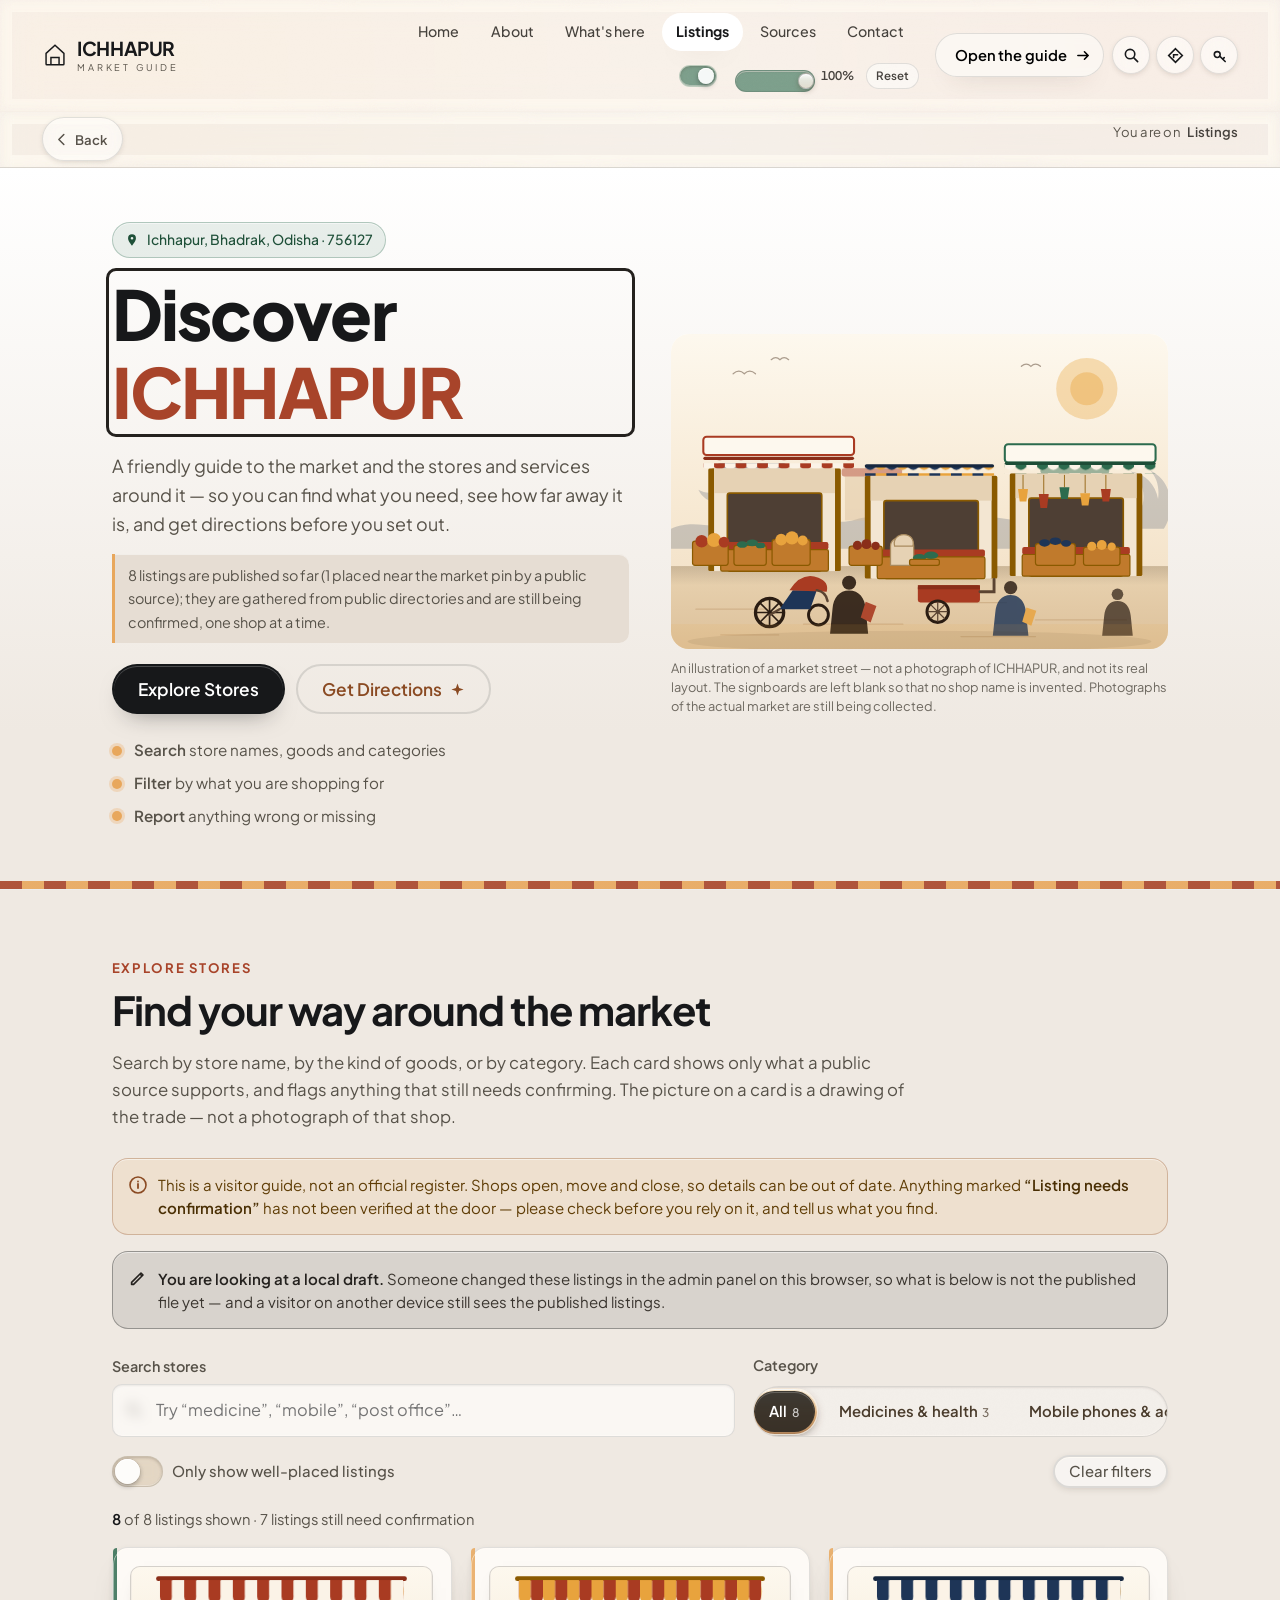
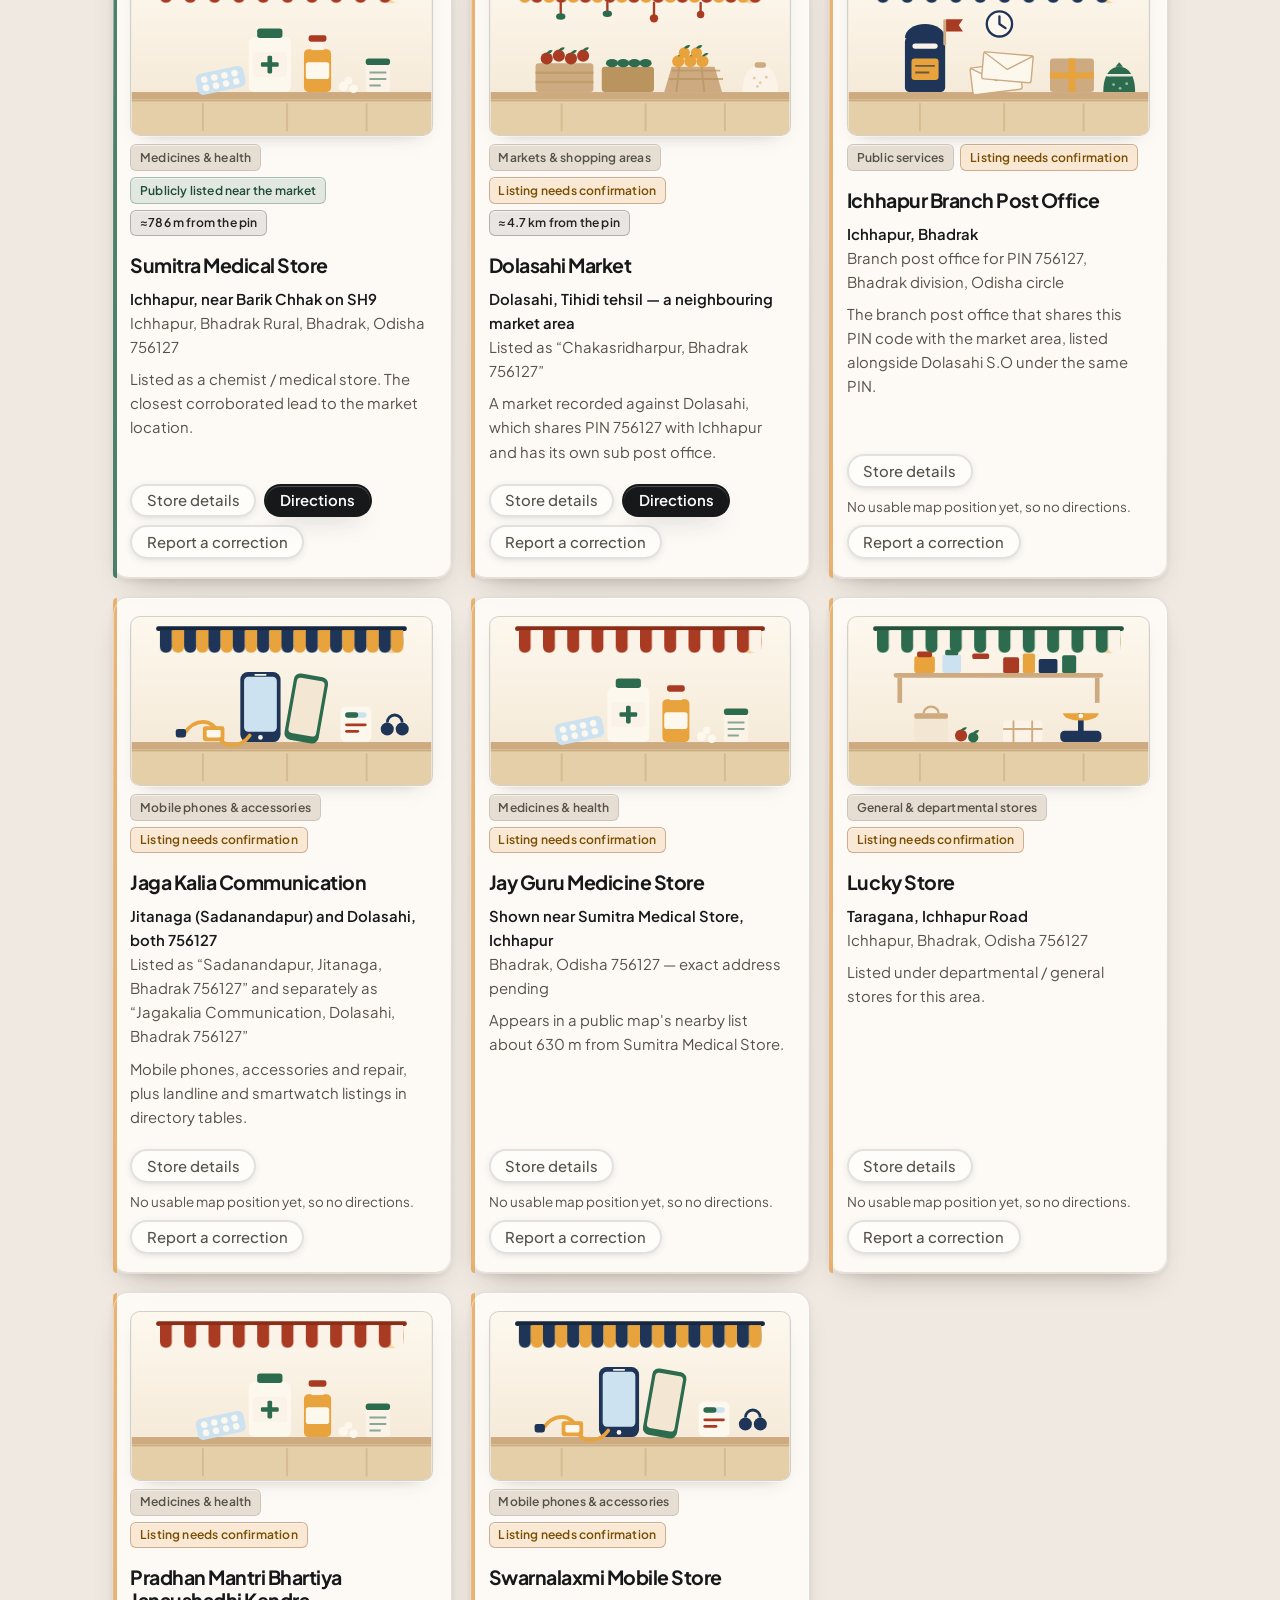
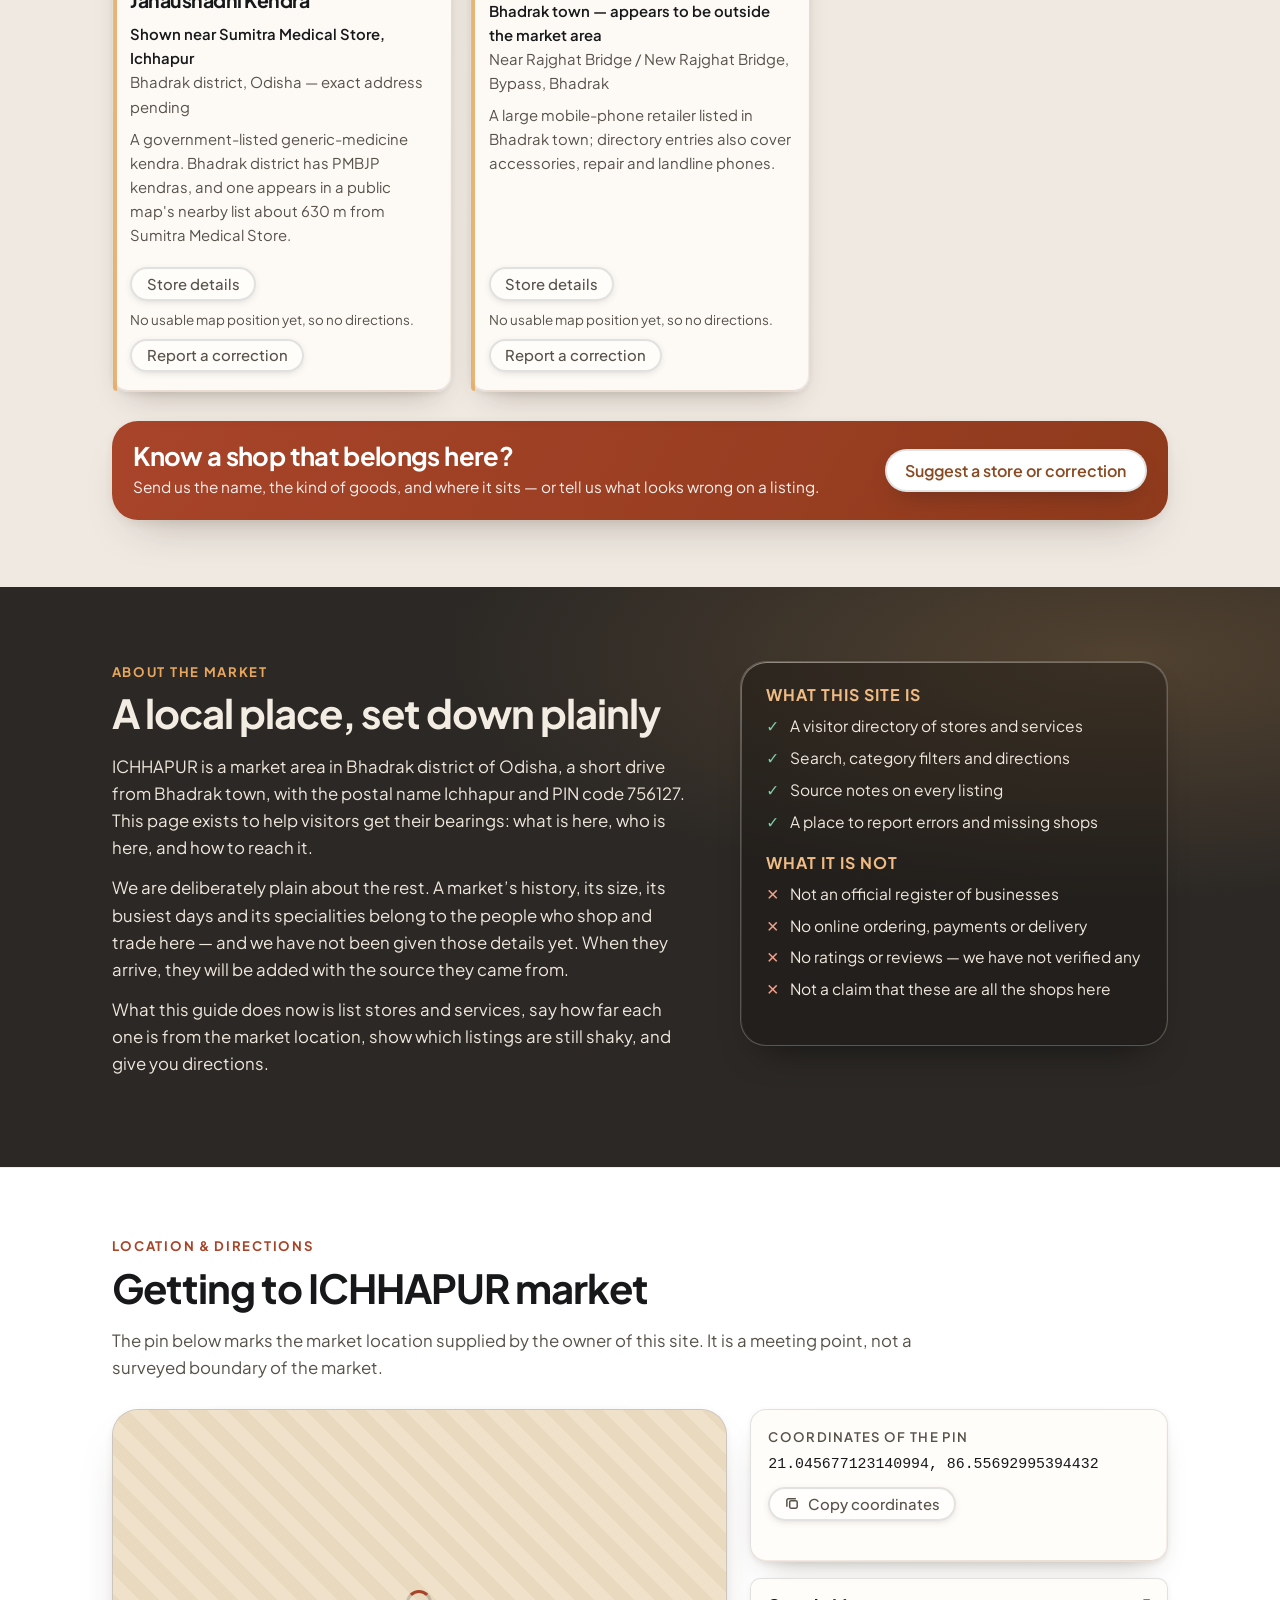
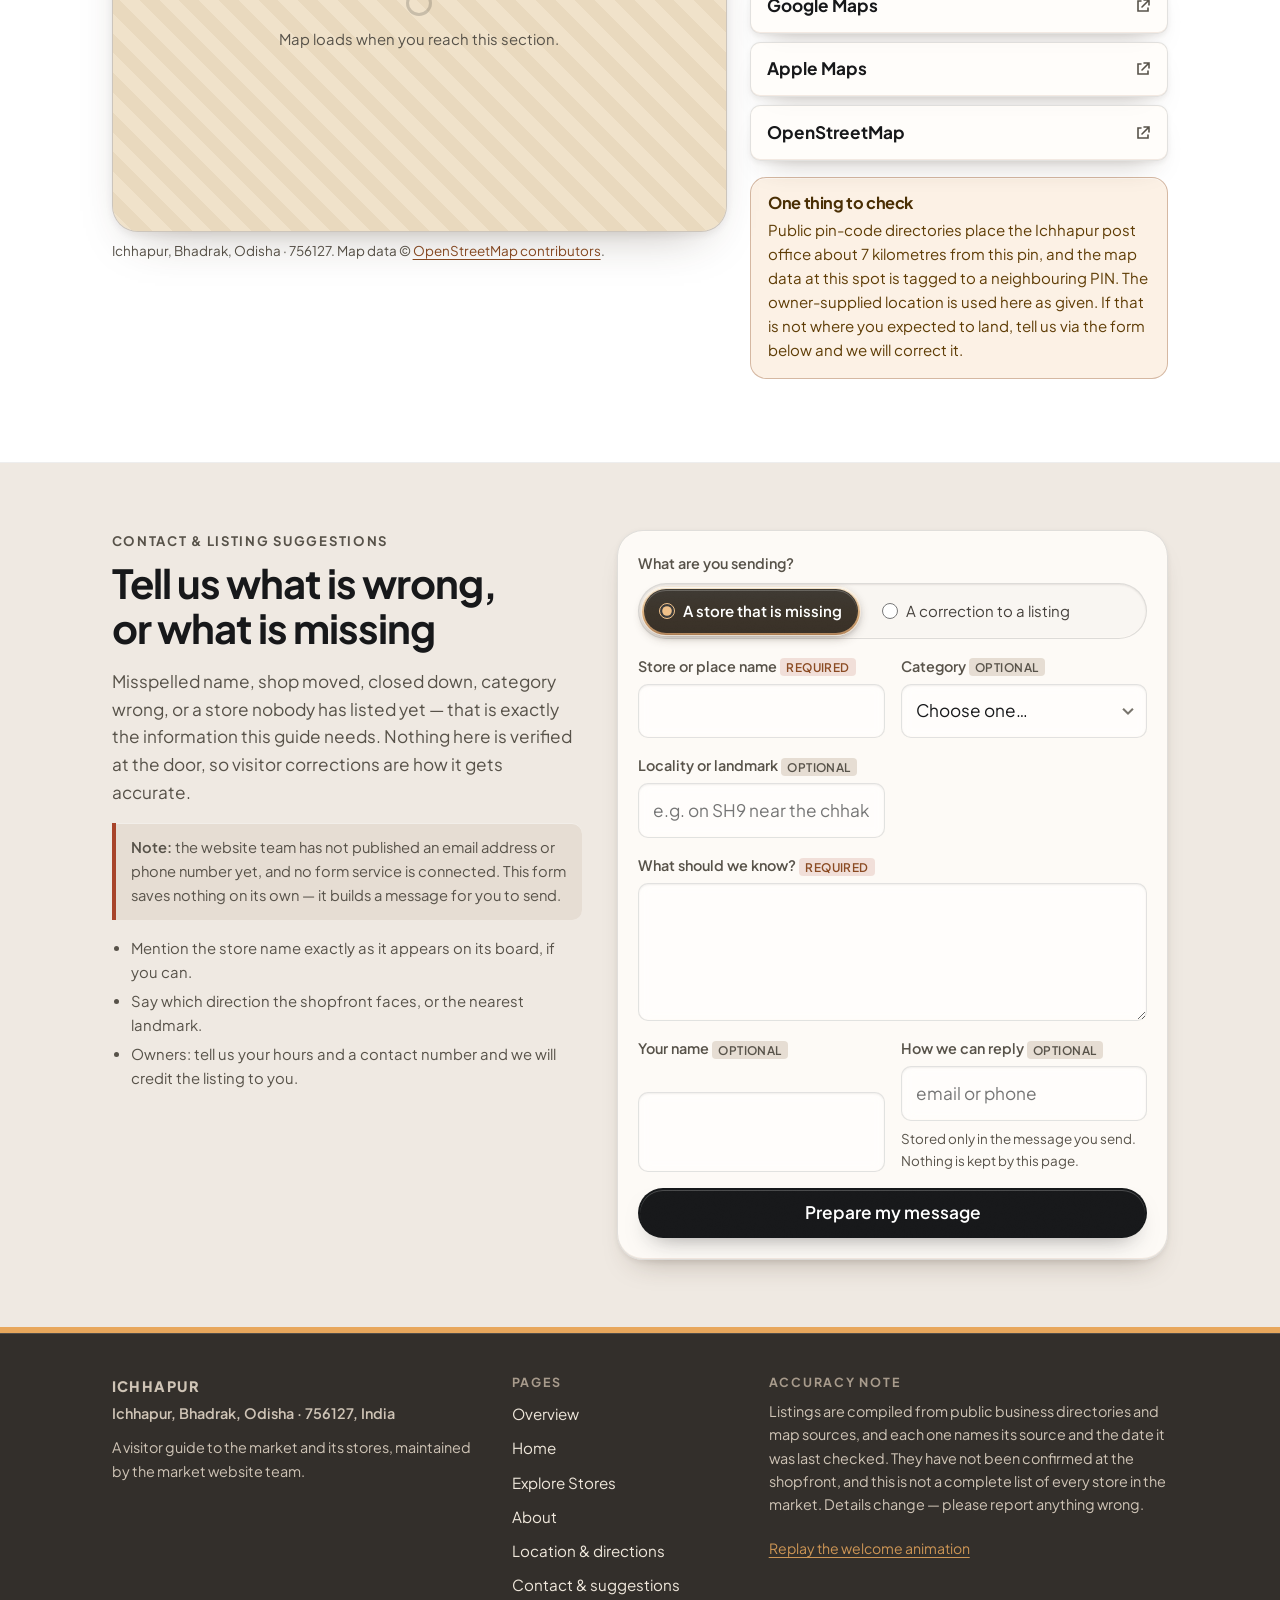
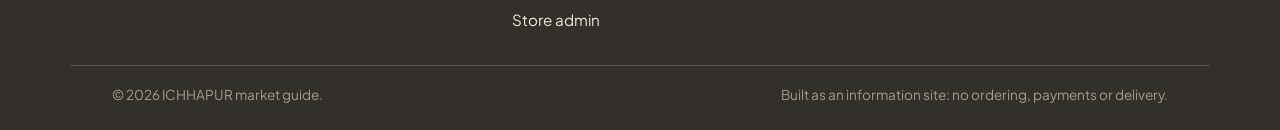
==== commit 13ef76b9: "Liquid Glass: one material layer over the existing site, and the checks that prove it Every transluc" ====
--- a/index.html
+++ b/index.html
@@ -27,6 +27,10 @@
 <link rel="stylesheet" href="https://fonts.googleapis.com/css2?family=Plus+Jakarta+Sans:wght@400;500;600;700;800&display=swap">
 <link rel="stylesheet" href="assets/css/styles.css">
 <link rel="stylesheet" href="assets/css/site-chrome.css">
+<link rel="stylesheet" href="assets/css/liquid-glass.css">
+<link rel="stylesheet" href="assets/css/liquid-glass-gl.css">
+<script src="assets/js/liquid-glass-gl.js"></script>
+<script src="assets/js/liquid-glass.js"></script>
 </head>
 <body>
 <a class="skip-link" href="#home">Skip to main content</a>
--- a/assets/css/styles.css
+++ b/assets/css/styles.css
@@ -338,7 +338,10 @@
 }
 
 /* ---------- sections ---------- */
-.section { padding: 3rem 0; scroll-margin-top: 128px; }
+/* The chrome above an anchor is the masthead plus the back bar, and the first of
+   those wraps to a second line at some widths, so site-nav.js measures both and
+   hands over --chrome-h. The 116px fallback is header + bar at 375px. */
+.section { padding: 3rem 0; scroll-margin-top: calc(var(--chrome-h, 116px) + 12px); }
 .section__head { max-width: 62ch; margin-bottom: 1.7rem; }
 .section__lede { color: var(--muted); font-size: 1.05rem; margin: 0; }
 .section--stores { background: var(--cream); }
--- a/assets/css/liquid-glass.css
+++ b/assets/css/liquid-glass.css
@@ -0,0 +1,1214 @@
+/* ============================================================================
+   ICHHAPUR Market — Liquid Glass
+   ----------------------------------------------------------------------------
+   The site's one translucent-material layer: an iOS-style frosted surface with
+   a lit edge, real depth and, where there is something behind it to bend, an
+   actual refraction.
+
+   It is a separate stylesheet because it has to load last on every page and be
+   able to say, in one place, which surfaces are glass. It never invents a new
+   colour: the fills, edges and shadows are the warm daylight tokens from
+   site-chrome.css — the cream ground, the charcoal ink, the market's own amber
+   — so the material reads as this site's glass rather than a generic one.
+
+   How it works, and how it falls back
+   ------------------------------------
+   `liquid-glass.js` runs in the head, before the first paint, and writes one
+   value on <html>:
+
+     data-glass="refract"  the browser bends the backdrop through the surface
+                           (backdrop-filter accepts an SVG filter reference, and
+                           the filter is feTurbulence + feDisplacementMap — the
+                           same refraction technique the reference project uses,
+                           rendered by the browser's compositor instead of WebGL)
+     data-glass="frost"    blur and saturation only, no bending
+     data-glass="solid"    nothing: an opaque warm plate with the same edge and
+                           depth. Used when backdrop-filter is missing, when the
+                           visitor asks for less transparency, and when the
+                           Liquid Glass switch in the header is turned off.
+
+   With JavaScript switched off there is no data-glass attribute at all. The
+   rules below are written so that the unmarked state is the frost tier — the
+   site looks finished, not broken, and only loses the refraction.
+
+   The refraction is deliberately confined to a band around the edge of a
+   surface, the way iOS does it, and only on surfaces that actually float over
+   other content (the masthead, the back bar, the mobile drawer, the store
+   sheet's backdrop, the cards that sit on an illustration, the toast). A card
+   in the middle of the cream page has nothing behind it to bend, so it gets
+   frost, edge light and depth instead — claiming a lens there would be a lie.
+   ========================================================================= */
+
+/* ------------------------------------------------------------- 1. tokens */
+:root {
+  --lg-cream: 247, 243, 239;
+  --lg-white: 255, 251, 245;
+  --lg-charcoal: 30, 27, 24;
+  --lg-gold: 232, 167, 92;
+  --lg-clay: 138, 74, 34;
+
+  /* fills — never more translucent than the text on top of them needs.
+     A plate you read from is mostly opaque: at .68 the cream page showed
+     through warmly enough to pull a small amber label from 4.66:1 to 4.42:1,
+     which is the difference between legible and not. The glass in these
+     surfaces is their lit edge, their depth and their frost — not a see-through. */
+  /* ------------------------------------------------------------ 1b. strength */
+  /* One number. liquid-glass.js writes it onto the root from the Glass Effect
+     slider, and every material value below is a function of it: 1 is the glass
+     the site was drawn and measured at, 0 is the plain page. Deriving them here
+     rather than re-declaring them per tier is what makes the slider honest — a
+     rule that set `--lg-blur` to a literal in one place and read it in another is
+     a control that moves a label and changes nothing.
+     The translucency of a fill runs the other way from its frost: at strength 0
+     a panel closes back to opaque, which is the `solid` tier's own value, so the
+     bottom of the slider and the switch that turns the effect off land on the
+     same plate. */
+  --lg-s: 1;
+
+  --lg-panel: rgba(255, 253, 250, calc(1 - .16 * var(--lg-s)));
+  --lg-panel-strong: rgba(252, 249, 245, calc(1 - .2 * var(--lg-s)));
+  --lg-wash: rgba(var(--lg-cream), calc(1 - .42 * var(--lg-s)));
+  --lg-warm: rgba(230, 221, 211, calc(1 - .45 * var(--lg-s)));
+  --lg-dark: rgba(var(--lg-charcoal), calc(1 - .1 * var(--lg-s)));
+  --lg-gold-glass: rgba(var(--lg-gold), calc(1 - .66 * var(--lg-s)));
+  /* the toast reads over the admin list, so it is the dark kind of glass */
+  --lg-toast: rgba(var(--lg-charcoal), calc(1 - .16 * var(--lg-s)));
+  --lg-toast-bad: rgba(156, 42, 20, calc(1 - .16 * var(--lg-s)));
+  /* the sheet's sticky head floats over the card's own scroll */
+  --lg-sheet-head: rgba(255, 252, 247, calc(1 - .22 * var(--lg-s)));
+  /* the skip button on the opening signboard: light laid over the charcoal overlay */
+  --lg-ghost-dark: rgba(253, 248, 238, calc(.34 - .2 * var(--lg-s)));
+  /* The two plates the site lays over its own market photography. Both are
+     charcoal with light type written into it; the number is how much of the
+     picture is allowed to come through. With no frost to frost, that see-through
+     is the only glass left, so the tiers below finish the mix by hand. */
+  --lg-shot-note: rgba(27, 26, 24, calc(1 - .18 * var(--lg-s)));
+  --lg-hero-chip: rgba(27, 26, 24, calc(1 - .45 * var(--lg-s)));
+  --lg-statcard: rgba(255, 255, 255, calc(1 - .28 * var(--lg-s)));
+
+  /* Two switches share one track. Both fills are tokens rather than literals
+     because the "on" state used to be written as `.lg-switch input:checked +
+     .lg-switch__track` — three classes and an element, specificity (0,3,1) —
+     which no tier rule could beat without going equally ugly. A token is read
+     once, from the element's own rule, so turning the glass off flips a value
+     instead of starting a selector fight. */
+  --lg-track: rgba(216, 198, 173, calc(1 - .45 * var(--lg-s)));
+  --lg-track-on: rgba(47, 107, 80, calc(1 - .38 * var(--lg-s)));
+
+  /* The chrome — the bar, the back bar, the drawer strip, the round discs and the
+     list plate. These five used to be literals written at the point of use, which
+     meant the slider could move the frost under them and leave the see-through
+     alone; that is exactly the "changes only the label" failure the whole layer is
+     arranged to avoid. Derived to the same contract: at 1 the alpha the surface
+     was measured at, at 0 an opaque plate, so the bottom of the track and the off
+     switch land on the same colour. */
+  --lg-frame: rgba(var(--lg-cream), calc(1 - .34 * var(--lg-s)));
+  --lg-frame-stuck: rgba(var(--lg-cream), calc(1 - .18 * var(--lg-s)));
+  --lg-frame-bar: rgba(var(--lg-cream), calc(1 - .32 * var(--lg-s)));
+  --lg-frame-nav: rgba(var(--lg-cream), calc(1 - .14 * var(--lg-s)));
+  --lg-disc: rgba(255, 255, 255, calc(1 - .56 * var(--lg-s)));
+  --lg-plate: rgba(255, 253, 250, calc(1 - .03 * var(--lg-s)));
+
+  /* the lit edge: light arrives from the top-left, so the top rim is bright */
+  --lg-hair: rgba(23, 24, 26, .12);
+  --lg-hair-strong: rgba(23, 24, 26, .26);
+  --lg-edge: rgba(var(--lg-white), .85);
+  --lg-rim-dark: rgba(240, 232, 222, .3);
+
+  /* frost strength per tier — all three are the slider's, so the bottom of the
+     track really is the same page with the effect turned off */
+  --lg-blur: calc(12px * var(--lg-s));
+  --lg-blur-chrome: calc(18px * var(--lg-s));
+  --lg-sat: calc(100% + 60% * var(--lg-s));
+
+  /* the refraction band */
+  --lg-band: calc(8px + 6px * var(--lg-s));
+  --lg-band-blur: calc(6px * var(--lg-s));
+
+  /* depth */
+  --lg-float: 0 16px 30px -18px rgba(60, 42, 26, .38), 0 2px 6px rgba(60, 42, 26, .07);
+  --lg-float-lg: 0 30px 58px -26px rgba(60, 42, 26, .48), 0 4px 14px rgba(60, 42, 26, .09);
+  --lg-lift: inset 0 1px 0 rgba(var(--lg-white), .8), inset 0 -1px 0 rgba(var(--lg-clay), .1), inset 0 0 0 1px rgba(var(--lg-white), .3);
+  --lg-lift-dark: inset 0 1px 0 rgba(240, 232, 222, .22), inset 0 -1px 0 rgba(0, 0, 0, .3), inset 0 0 0 1px rgba(240, 232, 222, .1);
+
+  /* the light that travels across a surface when you touch it */
+  --lg-sheen: linear-gradient(104deg,
+    rgba(255, 255, 255, 0) 36%, rgba(var(--lg-white), .5) 50%, rgba(255, 255, 255, 0) 64%);
+  --lg-noise: url("data:image/svg+xml,%3Csvg xmlns='http://www.w3.org/2000/svg' width='120' height='120'%3E%3Cfilter id='n'%3E%3CfeTurbulence type='fractalNoise' baseFrequency='.86' numOctaves='2' stitchTiles='stitch'/%3E%3CfeColorMatrix type='saturate' values='0'/%3E%3C/filter%3E%3Crect width='120' height='120' filter='url(%23n)' opacity='.6'/%3E%3C/svg%3E");
+
+  --lg-ease: cubic-bezier(.22, .75, .28, 1);
+  --lg-glide: cubic-bezier(.32, .9, .24, 1);
+  --lg-t: .34s;
+
+  /* the moving bead. Declared here so a container rule can beat it —
+     a value set on the bead itself could never be overridden from above. */
+  --lg-thumb-fill: linear-gradient(180deg,
+    rgba(255, 255, 255, .96), rgba(250, 244, 236, .82) 48%, rgba(238, 228, 216, .9));
+}
+
+/* Two tiers, chosen by JS from how much of the effect this browser can do. */
+html[data-glass="solid"],
+html[data-glass="off"] {
+  --lg-blur: 0px;
+  --lg-blur-chrome: 0px;
+  --lg-band-blur: 0px;
+  /* The two panel fills. They are here rather than as another entry in the
+     long `html[data-glass="solid"] :is(…)` list because that list cannot reach
+     `off`: the editor sheet was still .84-alpha with the switch flipped off, and
+     a hidden panel is exactly the thing a resting-page sweep never sees. */
+  --lg-panel: #fffdfb;
+  --lg-panel-strong: #fffdfa;
+  --lg-toast: #1e1b18;
+  --lg-toast-bad: #9c2a14;
+  --lg-sheet-head: #fffcf7;
+  --lg-track: #d8c6ad;
+  --lg-track-on: var(--palm, #2f6b50);
+  --lg-ghost-dark: #3d3a36;
+  --lg-shot-note: #1b1a18;
+  --lg-hero-chip: #1b1a18;
+}
+
+/* ---------------------------------------------------- 2. the pane material */
+/* Panels that hold content. Behind them is the cream page and two soft radial
+   gradients — a backdrop-filter over a smooth gradient is invisible, and it
+   still costs the compositor a re-blur of that region on every scrolled frame,
+   which on a directory grid is a dozen of them at once. So a content card gets
+   the parts of glass that are actually visible where it sits: a fill that lets
+   the page's warmth through, a lit edge, an inner rim highlight and a shadow
+   that floats it off the cream. The blur is spent in 2b, on the surfaces that
+   genuinely have a picture or scrolling content behind them. */
+:is(.card, .state, .coords, .card-form, .form__result, .map-links a, .sheet__close,
+    .notice, .listwrap, .editor, .export, .src, .srcrow, .quote,
+    .tcard__link, .lcard a) {
+  background: var(--lg-panel);
+  box-shadow: var(--lg-float), var(--lg-lift);
+}
+
+/* The wide panels read as a thicker sheet. */
+:is(.card-form, .editor, .export, .listwrap, .notice) {
+  box-shadow: var(--lg-float-lg), var(--lg-lift);
+}
+
+/* The admin list is the one place a panel is read at 12px. Its category labels
+   are `--cat` ink sitting on an 8.5% tint of that same ink, so the plate under
+   them is doing the last few points of the ratio — at .84 the pair measured
+   4.40:1 against AA's 4.5. The glass here stays in its edge, its depth and its
+   frost; the see-through is what costs the legibility, so it is what comes out. */
+.listwrap { background: var(--lg-plate); }
+
+/* ------------------------------------------------- 2b. surfaces that overlap */
+/* These float over something that can actually be seen through them: an image,
+   a dimmed page, content scrolling underneath. Here the frost is real, so the
+   blur is paid for and shows. */
+:is(.floatcard, .shot__note, .hero__chip, .toast, .intro__skip) {
+  -webkit-backdrop-filter: blur(var(--lg-blur)) saturate(var(--lg-sat));
+  backdrop-filter: blur(var(--lg-blur)) saturate(var(--lg-sat));
+}
+/* The toast is the dark kind of glass — the HUD pill iOS drops over a sheet.
+   It arrived with a fully opaque ink plate, which meant the blur above was being
+   paid for and thrown away: there is nothing to frost behind a solid fill. So the
+   plate lets a little of the list through and takes an ivory rim instead of a
+   white one, because light on a dark surface reads warm. The white writing is the
+   site's own (`admin.css:375-382`), and at .84 it clears AA with room to spare
+   over both backdrops the pill can land on — the cream panel and the dark footer
+   — which is what the toast passes in tools/tier-check.mjs measure, in all four
+   tiers, at 1200 and at 375. */
+.toast {
+  background: var(--lg-toast);
+  border-color: rgba(240, 232, 222, .24);
+  box-shadow: var(--lg-float), var(--lg-lift-dark);
+}
+.toast.is-bad { background: var(--lg-toast-bad); border-color: rgba(240, 232, 222, .3); }
+/* The skip button on the opening signboard is the site's only light-on-dark
+   ghost: fourteen per cent of ivory over the charcoal overlay. That reads as a
+   surface because the frost behind it is real, and in solid and off the frost is
+   zero — so the fill becomes the mixed colour it was standing in for, and the
+   control stops depending on a backdrop it can no longer bend. */
+.intro__skip { background: var(--lg-ghost-dark); }
+/* The figure caption and the hero's location chip are the site's two plates over
+   photography. They keep their fill in every tier; what changes is whether the
+   picture is allowed through it. */
+.shot__note { background: var(--lg-shot-note); }
+.hero__chip { background: var(--lg-hero-chip); }
+/* The three hero counters are the biggest pane of glass on the site — light laid
+   over the market picture, inverted for the light theme. They arrived as fixed
+   literals in landing.css, which left them the one prominent surface the slider
+   could not reach: at 0% everything else closed back into a plate and these three
+   stayed 72% white with an 18px frost. Same contract as the rest of the layer —
+   at 1 the alpha, frost and edge the cards were measured and contrast-checked at,
+   at 0 an opaque panel with a dimmer rim. */
+.statcard {
+  background: var(--lg-statcard);
+  -webkit-backdrop-filter: blur(calc(18px * var(--lg-s))) saturate(calc(120% + 60% * var(--lg-s)));
+  backdrop-filter: blur(calc(18px * var(--lg-s))) saturate(calc(120% + 60% * var(--lg-s)));
+  border-color: rgba(255, 255, 255, calc(.35 + .35 * var(--lg-s)));
+}
+/* The sheet's body is where a person reads, so it stays a solid plate the way
+   an iOS sheet does; only its sticky head is glass, over the card's own scroll. */
+.sheet__inner {
+  background: var(--paper, #fff);
+  box-shadow: var(--lg-float-lg), var(--lg-lift);
+}
+.sheet__head {
+  background: var(--lg-sheet-head);
+  -webkit-backdrop-filter: blur(calc(14px * var(--lg-s))) saturate(160%);
+  backdrop-filter: blur(calc(14px * var(--lg-s))) saturate(160%);
+  border-bottom-color: var(--lg-hair);
+}
+
+/* Washes that used to be a tint: same hue, now a thin pane of it. */
+:is(.guide-note, .callout, .chip, .badge, .contact__status, .hero__note, .lcard__flag,
+    .tag, .tag--cat, .photo__prev, .hero__photo__img) {
+  box-shadow: inset 0 1px 0 rgba(255, 255, 255, .5);
+}
+
+/* A picture is a surface too — the market imagery the site is built on. */
+.card__thumb, .state__art, .shot img, .lcard__img, .pageshot img, .rowimg {
+  border-color: var(--lg-hair);
+  box-shadow: 0 1px 0 rgba(255, 255, 255, .5), 0 8px 18px -14px rgba(60, 42, 26, .5);
+}
+
+/* ------------------------------------------------- 3. the chrome (floating) */
+.masthead {
+  background: var(--lg-frame);
+  -webkit-backdrop-filter: blur(var(--lg-blur-chrome)) saturate(175%) brightness(1.03);
+  backdrop-filter: blur(var(--lg-blur-chrome)) saturate(175%) brightness(1.03);
+}
+.masthead.is-stuck { background: var(--lg-frame-stuck); }
+.masthead__tail .pill--solid { background: var(--lg-panel-strong); }
+.masthead__tail .pill--solid:hover { background: rgba(255, 255, 255, .95); }
+
+.backbar {
+  background: var(--lg-frame-bar);
+  -webkit-backdrop-filter: blur(var(--lg-blur-chrome)) saturate(170%);
+  backdrop-filter: blur(var(--lg-blur-chrome)) saturate(170%);
+}
+
+.mastnav {
+  background: var(--lg-frame-nav);
+  -webkit-backdrop-filter: blur(calc(22px * var(--lg-s))) saturate(180%);
+  backdrop-filter: blur(calc(22px * var(--lg-s))) saturate(180%);
+}
+
+/* The three discs in the masthead sit on the bar that is already frosted, so a
+   second blur there is real — content slides underneath them. The round buttons
+   in the source carousel and the admin table do not, so they get the same fill
+   and edge without paying for a blur that would show nothing. */
+.round, .burger, .backbar__btn {
+  background: var(--lg-disc);
+  border-color: var(--lg-hair);
+  box-shadow: inset 0 1px 0 rgba(var(--lg-white), .8), 0 2px 6px -2px rgba(60, 42, 26, .22);
+  -webkit-backdrop-filter: blur(calc(9px * var(--lg-s))) saturate(160%);
+  backdrop-filter: blur(calc(9px * var(--lg-s))) saturate(160%);
+}
+.quoter__nav, .iconbtn {
+  background: var(--lg-disc);
+  border-color: var(--lg-hair);
+  box-shadow: inset 0 1px 0 rgba(var(--lg-white), .8), 0 2px 6px -2px rgba(60, 42, 26, .22);
+}
+.round:hover, .backbar__btn:hover, .quoter__nav:hover, .iconbtn:hover,
+.btn--quiet:hover, .btn--outline:hover {
+  background: rgba(255, 255, 255, .78);
+}
+
+.pill--ghost, .btn--quiet, .btn--outline, .btn {
+  border-color: var(--lg-hair);
+}
+.pill--ghost, .btn--quiet {
+  background: rgba(255, 255, 255, .5);
+  box-shadow: inset 0 1px 0 rgba(var(--lg-white), .75), 0 2px 8px -3px rgba(60, 42, 26, .24);
+}
+.btn--primary, .btn--dark, .pill--solid {
+  box-shadow: 0 12px 24px -14px rgba(23, 24, 26, .5), inset 0 1px 0 rgba(255, 255, 255, .22);
+}
+
+/* The dark plate of the guide's footer: the market at night, as a heavy glass. */
+.site-footer {
+  background: var(--lg-dark);
+  -webkit-backdrop-filter: blur(calc(20px * var(--lg-s))) saturate(140%);
+  backdrop-filter: blur(calc(20px * var(--lg-s))) saturate(140%);
+  box-shadow: inset 0 1px 0 rgba(240, 232, 222, .16);
+}
+.dk-foot {
+  background: rgba(230, 221, 211, .68);
+  -webkit-backdrop-filter: blur(calc(14px * var(--lg-s))) saturate(150%);
+  backdrop-filter: blur(calc(14px * var(--lg-s))) saturate(150%);
+  box-shadow: inset 0 1px 0 rgba(var(--lg-white), .6);
+}
+.section--about { background-color: rgba(36, 33, 30, .96); }
+/* The about panel sits on that night section, so its glass is the heavy kind: a
+   warm veil over charcoal, lit along the top with ivory rather than white. It is
+   deliberately not given the light panel material — the text on it is ivory, and
+   an ivory plate would bury it. */
+.about__card {
+  background: rgba(18, 15, 12, .34);
+  border-color: rgba(253, 248, 238, .26);
+  box-shadow: 0 20px 38px -24px rgba(0, 0, 0, .66), var(--lg-lift-dark);
+}
+
+/* The store sheet: the panel lifts off a backdrop that now also bends. */
+.sheet::backdrop {
+  background: rgba(26, 17, 10, .6);
+  -webkit-backdrop-filter: blur(calc(6px * var(--lg-s))) saturate(120%);
+  backdrop-filter: blur(calc(6px * var(--lg-s))) saturate(120%);
+}
+html[data-glass="refract"] .sheet::backdrop {
+  -webkit-backdrop-filter: url(#lg-lens-wide) blur(calc(9px * var(--lg-s))) saturate(130%);
+  backdrop-filter: url(#lg-lens-wide) blur(calc(9px * var(--lg-s))) saturate(130%);
+}
+.sheet__close { border-color: var(--lg-hair); }
+
+/* --------------------------------------------------- 4. fields and filters */
+:is(input[type="search"], input[type="text"], input[type="tel"], input[type="url"],
+    input[type="date"], select, textarea) {
+  background: rgba(255, 255, 255, .62);
+  border-color: var(--lg-hair);
+  box-shadow: inset 0 1px 2px rgba(60, 42, 26, .07), inset 0 -1px 0 rgba(var(--lg-white), .6);
+  -webkit-backdrop-filter: blur(calc(6px * var(--lg-s))) saturate(140%);
+  backdrop-filter: blur(calc(6px * var(--lg-s))) saturate(140%);
+}
+:is(input, select, textarea):focus {
+  background: rgba(255, 255, 255, .94);
+  box-shadow: inset 0 1px 2px rgba(60, 42, 26, .05), 0 0 0 3px rgba(168, 68, 42, .16);
+}
+.field__control--select::after { opacity: .8; }
+
+/* The category row is a segmented control: a glass plate with one indicator
+   that slides underneath the chips. */
+.chips__row, .radio-row {
+  position: relative;
+  isolation: isolate;
+  padding: 4px;
+  border-radius: 999px;
+  background: var(--lg-wash);
+  border: 1px solid var(--lg-hair);
+  box-shadow: inset 0 1px 2px rgba(60, 42, 26, .1), inset 0 -1px 0 rgba(var(--lg-white), .6);
+}
+.radio-row { padding: 5px; border-radius: 999px; }
+
+.filter-chip, .radio {
+  position: relative;
+  z-index: 1;
+  background: transparent;
+  border-color: transparent;
+}
+.filter-chip { color: #4a3c2c; }
+.radio { color: var(--ink-soft, #45413c); background: transparent; border: 1.5px solid transparent; }
+.radio input { accent-color: var(--clay, #a8442a); }
+.filter-chip:hover, .radio:hover { color: var(--ink, #17181a); border-color: transparent; }
+
+/* Selected: the indicator behind carries the darkness, so the chip only has to
+   lift its own text. The chip's own background is kept too — the audit measures
+   a text box against the styles it can walk, and a sibling element is invisible
+   to that walk. */
+.filter-chip[aria-pressed="true"],
+.radio:has(input:checked) {
+  background: rgba(36, 33, 30, .88);
+  border-color: transparent;
+  color: #fff;
+  box-shadow: inset 0 1px 0 rgba(255, 255, 255, .22), 0 2px 8px -3px rgba(23, 24, 26, .5);
+}
+.filter-chip .n { opacity: .75; }
+
+.lg-seg {
+  position: relative;
+  isolation: isolate;
+  display: inline-flex;
+  max-width: 100%;
+  overflow-x: auto;
+  scrollbar-width: none;
+  padding: 4px;
+  border-radius: 999px;
+  background: var(--lg-warm);
+  border: 1px solid var(--lg-hair);
+  box-shadow: inset 0 1px 2px rgba(60, 42, 26, .1), var(--lg-lift);
+}
+/* The bar is only a last resort for a viewport this control cannot fit; when it
+   is used the script scrolls the chosen option back into view. */
+.lg-seg::-webkit-scrollbar { display: none; }
+.lg-seg__opt {
+  position: relative;
+  z-index: 1;
+  flex: none;
+  display: inline-flex;
+  align-items: center;
+  justify-content: center;
+  min-height: 30px;
+  padding: .3rem .8rem;
+  border: 0;
+  border-radius: 999px;
+  background: transparent;
+  font-family: var(--font-display, inherit);
+  font-size: .86rem;
+  font-weight: 600;
+  color: #4a3c2c;
+  white-space: nowrap;
+  cursor: pointer;
+  transition: color .2s var(--lg-ease);
+}
+.lg-seg__opt:hover { color: #17181a; }
+.lg-seg__opt[aria-checked="true"] { color: var(--ink, #17181a); font-weight: 700; }
+
+/* The indicator itself. Positioned in px by liquid-glass.js, animated here.
+   The glide is a transition on `transform`; the squash — the way a liquid bead
+   stretches as it is pulled along — is a one-shot keyframe on the independent
+   `scale` property. That separation is the whole point: written as a
+   `transform: … scaleX(1.045)` under `.is-moving`, dropping the class part-way
+   started a *second* transition back to scale 1, so the bead kept changing shape
+   for another 340ms after it had arrived and sat visibly off-centre while it did.
+   It is drawn 3px larger than the option it carries, so a lit rim of the bead
+   shows around whatever that option paints itself. In a segmented control the
+   bead is the whole selection — the option stays transparent and the label is
+   dark on light in both states, so nothing depends on a node the contrast walk
+   cannot see. */
+.lg-thumb {
+  position: absolute;
+  z-index: 0;
+  top: 4px;
+  bottom: 4px;
+  left: 0;
+  width: 0;
+  border-radius: 999px;
+  background: var(--lg-thumb-fill);
+  border: 1px solid rgba(255, 250, 240, .85);
+  box-shadow:
+    inset 0 1px 0 rgba(255, 255, 255, .9),
+    inset 0 -1px 0 rgba(138, 74, 34, .2),
+    0 4px 12px -4px rgba(60, 42, 26, .45);
+  transform: var(--lg-to);
+  scale: 1 1;
+  transition: transform var(--lg-t) var(--lg-glide), width var(--lg-t) var(--lg-ease), opacity var(--lg-t) linear;
+  opacity: 0;
+  pointer-events: none;
+}
+/* On the two rows whose selection is a dark plate, the bead is the gold light
+   that leaks out around that plate — and that rim is the part that moves. */
+.chips__row, .radio-row {
+  --lg-thumb-fill: linear-gradient(180deg,
+    rgba(255, 238, 210, .95) 0, rgba(232, 167, 92, .74) 55%, rgba(196, 124, 56, .72) 100%);
+}
+.is-lg-live .lg-thumb { opacity: 1; }
+@keyframes lg-squash { 0% { scale: 1 1 } 38% { scale: 1.045 1 } 100% { scale: 1 1 } }
+.lg-thumb.is-moving {
+  animation: lg-squash calc(var(--lg-t) * 1.35) var(--lg-glide) 1;
+  transition-duration: calc(var(--lg-t) * 1.35);
+}
+/* The native select behind a segmented control. It is not merely hidden: the
+   segmented group is its replacement for a screen reader too, so leaving the
+   select in the tree would announce the same choice twice. `display: none` keeps
+   its value readable by the admin script and keeps the page honest with no
+   JavaScript — without the script there is no wrap, and the select is visible. */
+.lg-seg-wrap { position: relative; display: block; }
+.lg-seg-wrap select { display: none; }
+.field--stat.is-ok .lg-seg__opt[aria-checked="true"] { color: #1d4d37; }
+.field--stat.is-warn .lg-seg__opt[aria-checked="true"] { color: #7a4d00; }
+/* Three long labels side by side need more room than a phone gives them, so the
+   options get closer together rather than pushing the page wide. */
+@media (max-width: 560px) {
+  .lg-seg__opt { padding: .28rem .6rem; font-size: .8rem; }
+}
+
+/* The native dot on a chosen radio sits on a dark plate, and clay on charcoal is
+   under 3:1; the market's gold is the one that clears it. */
+.radio:has(input:checked) input { accent-color: #f0c189; }
+
+/* -------------------------------------- 5. the switch: iOS, glass on a track */
+.switch__track, .lg-switch__track {
+  background: var(--lg-track);
+  border: 1px solid var(--lg-hair);
+  box-shadow: inset 0 1px 3px rgba(60, 42, 26, .22), inset 0 -1px 0 rgba(var(--lg-white), .4);
+  -webkit-backdrop-filter: blur(calc(6px * var(--lg-s))) saturate(160%);
+  backdrop-filter: blur(calc(6px * var(--lg-s))) saturate(160%);
+}
+.switch__track { width: 51px; height: 31px; }
+.switch__knob, .lg-switch__knob {
+  position: absolute;
+  top: 2px;
+  left: 2px;
+  width: 25px;
+  height: 25px;
+  border-radius: 50%;
+  background: rgba(255, 255, 255, .92);
+  box-shadow: inset 0 1px 0 #fff, 0 2px 5px rgba(23, 24, 26, .35), 0 0 0 .5px rgba(60, 42, 26, .12);
+  transition: transform var(--lg-t) var(--lg-glide);
+}
+.switch input:checked + .switch__track,
+.lg-switch input:checked + .lg-switch__track {
+  background: var(--lg-track-on);
+  border-color: rgba(255, 250, 240, .5);
+}
+.switch input:checked + .switch__track .switch__knob { transform: translateX(20px); }
+.switch input:focus-visible + .switch__track,
+.lg-switch input:focus-visible + .lg-switch__track {
+  outline: 3px solid var(--indigo, #24211e);
+  outline-offset: 2px;
+}
+
+/* The header's own switch — Liquid Glass on and off, and how strong it is. */
+.mastnav__opt { display: flex; align-items: center; gap: .35rem; }
+.lg-switch {
+  position: relative;
+  display: inline-flex;
+  align-items: center;
+  gap: .5rem;
+  margin-left: .3rem;
+  padding: .25rem .55rem .25rem .35rem;
+  border-radius: 999px;
+  color: #45413c;
+  font-size: .82rem;
+  font-weight: 600;
+  cursor: pointer;
+  white-space: nowrap;
+}
+.lg-switch:hover { color: #17181a; }
+.lg-switch__track {
+  position: relative;
+  flex: none;
+  width: 38px;
+  height: 22px;
+  border-radius: 999px;
+  transition: background-color .22s var(--lg-ease), border-color .22s var(--lg-ease);
+}
+.lg-switch__knob { top: 2px; left: 2px; width: 16px; height: 16px; }
+.lg-switch input { position: absolute; opacity: 0; width: 1px; height: 1px; }
+.lg-switch input:checked + .lg-switch__track .lg-switch__knob { transform: translateX(16px); }
+/* the header is light, so an indigo focus ring is right; the plate keeps it
+   visible wherever the drawer has made the bar dark */
+.lg-switch input:focus-visible + .lg-switch__track { outline-color: #24211e; }
+html[data-glass="off"] .lg-switch__text { opacity: .6; }
+
+/* The header's strength slider. Same pane material as the switch's track, the
+   same knob gradient, and the filled part of the track is `--lg-level-p`, which
+   liquid-glass.js writes from the same number that writes `--lg-s`. So the
+   control and the effect cannot disagree, and what you drag is a bar of glass
+   rather than a line with a circle on it. */
+.lg-level {
+  display: inline-flex;
+  align-items: center;
+  gap: .4rem;
+  margin-left: .2rem;
+  white-space: nowrap;
+}
+.lg-level__label {
+  color: #45413c;
+  font-size: .78rem;
+  font-weight: 600;
+}
+/* The row goes quiet with the switch, since a level you cannot feel is the one
+   control that should look unavailable. */
+html[data-glass="off"] .lg-level { opacity: .5; }
+.lg-level__range {
+  -webkit-appearance: none;
+  appearance: none;
+  flex: none;
+  width: 104px;
+  height: 22px;
+  margin: 0;
+  background: transparent;
+  cursor: pointer;
+}
+.lg-level__range:disabled { cursor: default; }
+.lg-level__range::-webkit-slider-runnable-track {
+  height: 22px;
+  border-radius: 999px;
+  background: linear-gradient(90deg,
+    var(--lg-track-on) 0 var(--lg-level-p, 100%), var(--lg-track) var(--lg-level-p, 100%) 100%);
+  border: 1px solid var(--lg-hair);
+  box-shadow: inset 0 1px 2px rgba(60, 42, 26, .14), inset 0 1px 0 rgba(var(--lg-white), .5);
+}
+.lg-level__range::-webkit-slider-thumb {
+  -webkit-appearance: none;
+  appearance: none;
+  width: 16px;
+  height: 16px;
+  margin-top: 2px;
+  border-radius: 999px;
+  background: var(--lg-thumb-fill);
+  border: 1px solid var(--lg-hair-strong);
+  box-shadow: 0 2px 6px -1px rgba(60, 42, 26, .4), inset 0 1px 0 rgba(255, 255, 255, .9);
+  transition: transform .16s var(--lg-ease);
+}
+.lg-level__range:active::-webkit-slider-thumb { transform: scale(1.12); }
+.lg-level__range::-moz-range-track {
+  height: 22px;
+  border-radius: 999px;
+  background: linear-gradient(90deg,
+    var(--lg-track-on) 0 var(--lg-level-p, 100%), var(--lg-track) var(--lg-level-p, 100%) 100%);
+  border: 1px solid var(--lg-hair);
+}
+.lg-level__range::-moz-range-thumb {
+  width: 16px;
+  height: 16px;
+  border-radius: 999px;
+  background: var(--lg-thumb-fill);
+  border: 1px solid var(--lg-hair-strong);
+  box-shadow: 0 2px 6px -1px rgba(60, 42, 26, .4);
+}
+.lg-level__range:focus { outline: none; }
+.lg-level__range:focus-visible::-webkit-slider-thumb { outline: 2px solid #24211e; outline-offset: 2px; }
+.lg-level__range:focus-visible::-moz-range-thumb { outline: 2px solid #24211e; outline-offset: 2px; }
+.lg-level__value {
+  min-width: 2.9rem;
+  color: #45413c;
+  font-size: .75rem;
+  font-weight: 600;
+  font-variant-numeric: tabular-nums;
+}
+.lg-level__reset {
+  padding: .2rem .55rem;
+  border-radius: 999px;
+  border: 1px solid var(--lg-hair);
+  background: rgba(255, 255, 255, .5);
+  color: #45413c;
+  font: inherit;
+  font-size: .72rem;
+  font-weight: 600;
+  cursor: pointer;
+  transition: background-color .2s var(--lg-ease), color .2s var(--lg-ease);
+}
+.lg-level__reset:hover { background: rgba(255, 255, 255, .85); color: #17181a; }
+.lg-level__reset:focus-visible { outline: 2px solid #24211e; outline-offset: 2px; }
+/* The header row is a single non-wrapping flex line, and the glass row has to
+   fit inside it. Measured on the live page at 1280: the gutters take 83, the
+   brand 136, the two gaps 32 and the tail 300 — which leaves 729px for the nav,
+   and the six page pills already want 481 of it. So the glass row gets 240px.
+   The words next to the controls are what pay for that, and they are the right
+   thing to pay with: each is clipped with the visually-hidden recipe rather than
+   `display:none`, so it still names its control for a screen reader.
+   Two other rules keep the arithmetic honest, and both were learned the hard
+   way from a measurement rather than from a guess:
+   - `.masthead__tail { flex: 0 0 auto }` because when the row was short, the
+     tail was the thing that shrank. The "Open the guide" pill went from 166px
+     across two lines to 82px across four, and the header grew from 71px to 112.
+   - `.mastnav { min-width: 0; flex-wrap: wrap }` because a flex item will not
+     give up width below its content otherwise, and the tail then ran 72px past
+     the viewport at 1280 — invisible, because `.dk-frame` clips the overflow
+     instead of scrolling it, which cuts the round search button off entirely.
+     A control nobody can reach is worse than a header one line taller. */
+.masthead__tail { flex: 0 0 auto; }
+@media (min-width: 900px) {
+  .mastnav { min-width: 0; flex-wrap: wrap; justify-content: flex-end; }
+  .mastnav__opt { min-width: 0; margin-left: auto; row-gap: .3rem; }
+  .lg-switch__text,
+  .lg-level__label {
+    position: absolute;
+    width: 1px; height: 1px; overflow: hidden;
+    clip-path: inset(50%);
+    white-space: nowrap;
+  }
+  .lg-level__range { width: 80px; }
+  .lg-level__value { min-width: 2.4rem; }
+}
+/* …and above this the row has slack again, so the words come back and the track
+   stretches to the width the label gave up. The number is measured, not chosen:
+   with its words and a 104px track the glass row wants 442, the nav's six links
+   want 514 unbroken, the tail 300, the brand 136 and the gutters and gaps 115.
+   That is 1511 for a single line, so 1520 is where the words are honest to show.
+   Between 1318 and 1519 they are the part that can go and the row still sits on
+   one line at the header's original 71px. */
+@media (min-width: 1520px) {
+  .lg-switch__text,
+  .lg-level__label { position: static; width: auto; height: auto; overflow: visible; clip-path: none; }
+  .lg-level__range { width: 104px; }
+  .lg-level__value { min-width: 2.9rem; }
+}
+/* Under 900 the whole thing is a drawer, and the drawer has a column to itself:
+   the switch keeps its words, the slider takes the row it needs and its track
+   stretches instead of squeezing. */
+@media (max-width: 899px) {
+  .mastnav__opt { flex-wrap: wrap; row-gap: .55rem; }
+  .lg-level { flex: 1 1 13rem; }
+  .lg-level__range { flex: 1 1 auto; width: auto; min-width: 84px; }
+}
+/* Below 1318 the glass row drops to a second line inside the nav, which is the
+   honest outcome — but the six links then have to share the first line with the
+   *tail*, and from 900 to 1066px there is not enough width for the links even
+   alone. Tightening the six nav pills by .4rem of their side padding returns
+   77px, which is what they need to sit on one unbroken line there. This band
+   existed for 900–999 only, where the same squeeze first showed up as a
+   horizontal scrollbar; it reaches to 1066 now because the glass row pushed the
+   arithmetic that far. */
+@media (min-width: 900px) and (max-width: 1066px) {
+  .mastnav a { padding-left: .5rem; padding-right: .5rem; }
+  .lg-switch { margin-left: 0; }
+}
+
+@media (min-width: 900px) {
+  .mastnav { display: flex; align-items: center; gap: .2rem; }
+}
+
+/* ------------------------------------------ 5b. the tap floor: 44px on touch */
+/* Both design references this site is held to put the smallest tappable axis at
+   44 px, and the layer was drawn at a desktop size first. Measured on the live
+   pages: the switch label 134x30, its Reset 51x26, the slider 22 px tall, a
+   segmented option 30 — and the three masthead discs these controls now sit
+   beside were 38. The fix is the hit area, not the picture: a transparent
+   ::after over an element's own padding adds nothing a person can see, and each
+   of these rows already has the room (the masthead is 71 px tall). The free
+   pseudo-element is the one with no sheen, no lens band and no content. */
+.lg-switch, .lg-level__reset, .round, .burger, .iconbtn, .filter-chip, .btn--quiet, .lg-seg__opt {
+  position: relative;
+}
+/* The ring is written as the target itself and centred on the control, not as an
+   offset from its edge. That is not taste: every one of these is drawn with a 2px
+   rim, and an absolutely positioned box is measured from the *padding* edge, so a
+   ring written as `inset: -7px` on a 30px control came back 40 tall — 4 px short
+   of what it was sized for, on all eight of them. Centring a 44px box on the
+   control's own middle is the one formulation where the border width does not
+   matter. `left/right: 0` keeps each ring inside the control's own width, so a
+   wide button never reaches into its neighbour. */
+.lg-switch::after, .lg-level__reset::after, .iconbtn::after,
+.filter-chip::after, .btn--quiet::after, .lg-seg__opt::after {
+  content: "";
+  position: absolute;
+  left: 0; right: 0;
+  top: 50%;
+  height: 44px;
+  transform: translateY(-50%);
+}
+/* The three masthead discs and the burger are the two cases short on *both* axes,
+   so their ring is a 44 px square about the same centre. The discs are 38 px with a
+   5.6 px gap, which means the rings overlap by .4 px. Widening that gap was tried
+   and cost more than it bought: the header row has no slack at 1318 px, and 4.8 px
+   on the tail wraps the glass controls onto a second line and grows the masthead
+   from 71 px to 112. The overlap is the cheaper defect — a quarter of a pixel of
+   invisible hit area, on the exact midpoint between two buttons a fingertip covers
+   whole, whereas a lost line is visible on every page. */
+.round::after, .burger::after {
+  content: "";
+  position: absolute;
+  left: 50%; top: 50%;
+  width: 44px; height: 44px;
+  transform: translate(-50%, -50%);
+}
+/* …and the discs' row takes .4px of extra gap, which is what makes the two rings
+   meet instead of overlapping: at the base 5.6px a 44px ring on a 38px disc reaches
+   3px each way and the next disc's ring takes the last of it back, so the middle
+   button measured 43 wide. One fifth of a rem buys the pixel back and leaves the
+   header row's arithmetic alone — 1.6px on the tail, against the 4.8px that was
+   enough to wrap the whole control row onto a second line. */
+.roundrow { gap: .375rem; }
+/* The range is the one control whose own box is the right size to paint: it is
+   given the 44 px outright, and the track it draws inside is pushed down to stay
+   where it was. */
+.lg-level__range { height: 44px; }
+.lg-level__range::-webkit-slider-runnable-track { margin-top: 11px; }
+/* 30 + the bar's own 4px padding was 38. The bar goes to the 44 the pill beside
+   it already is, and the bead follows without being told: it is inset from the
+   bar (top/bottom 4px), not sized to the option. */
+.lg-seg { min-height: 44px; }
+.lg-seg__opt { min-height: 36px; }
+
+/* --------------------------------------------------- 6. light: edge and sheen */
+/* A hairline that is brighter at the top-left than at the bottom-right: the one
+   thing that makes a rounded rectangle read as glass rather than as translucent.
+   Only the surfaces that are genuinely static in the base site are marked up
+   here. Anything already placed — the sticky bars, the caption and the cards
+   that float on an illustration, the fixed toast, and the bead itself — is its
+   own containing block or is placed by the script, and must not be touched:
+   rewriting `sticky` or `absolute` to `relative` here drops the header out of
+   the scroll, flings a caption across the picture, and turns `.lg-thumb` into a
+   flex item in the row it is supposed to lie under — which shrinks it to its
+   own 1px borders and puts it in front of the labels instead of behind them. */
+:is(.card, .tcard__link, .lcard a, .quote, .srcrow, .notice, .editor, .export,
+    .coords, .state, .chip, .badge, .sheet__inner, .about__card,
+    .map-links a, .round, .pill, .filter-chip,
+    .switch__track, .lg-switch__track, .chips__row, .radio-row, .lg-seg) {
+  position: relative;
+}
+:is(.card, .tcard__link, .lcard a, .quote, .srcrow, .coords, .state,
+    .sheet__inner, .floatcard)::after {
+  content: "";
+  position: absolute;
+  inset: 0;
+  border-radius: inherit;
+  pointer-events: none;
+  background: linear-gradient(155deg,
+    rgba(var(--lg-white), .55) 0, rgba(var(--lg-white), .12) 26%,
+    rgba(var(--lg-white), 0) 52%, rgba(var(--lg-clay), .1) 100%);
+  -webkit-mask: linear-gradient(#000, #000) content-box, linear-gradient(#000, #000);
+  mask: linear-gradient(#000, #000) content-box, linear-gradient(#000, #000);
+  -webkit-mask-composite: xor;
+  mask-composite: exclude;
+  padding: 1px;
+  opacity: .95;
+}
+/* The same rim on the night plate, in ivory: light catching the top edge of a
+   dark sheet, not of a white one. */
+.about__card::after {
+  content: "";
+  position: absolute;
+  inset: 0;
+  border-radius: inherit;
+  pointer-events: none;
+  background: linear-gradient(155deg,
+    rgba(240, 232, 222, .34) 0, rgba(240, 232, 222, .08) 26%,
+    rgba(240, 232, 222, 0) 52%, rgba(0, 0, 0, .22) 100%);
+  -webkit-mask: linear-gradient(#000, #000) content-box, linear-gradient(#000, #000);
+  mask: linear-gradient(#000, #000) content-box, linear-gradient(#000, #000);
+  -webkit-mask-composite: xor;
+  mask-composite: exclude;
+  padding: 1px;
+}
+
+/* Grain kills the banding that a heavy blur paints into a gradient. */
+:is(.masthead, .backbar, .statcards, .chips__row, .card-form, .editor, .listwrap)::after {
+  content: "";
+  position: absolute;
+  inset: 0;
+  border-radius: inherit;
+  pointer-events: none;
+  background-image: var(--lg-noise);
+  background-size: 120px 120px;
+  opacity: .045;
+  mix-blend-mode: overlay;
+}
+.card-form, .editor, .listwrap, .statcards { position: relative; }
+.masthead::after, .backbar::after, .card-form::after, .editor::after, .listwrap::after { z-index: 3; }
+
+/* The press answers with light travelling across the surface. A card is left out
+   of this: its `::before` is the trade bar down its left edge, and that says more
+   about the listing than a sheen ever would. */
+:is(.btn--quiet, .btn--outline, .pill--ghost, .round, .map-links a,
+    .tcard__link, .lcard a, .quote, .filter-chip):hover::before {
+  content: "";
+  position: absolute;
+  inset: 0;
+  border-radius: inherit;
+  pointer-events: none;
+  z-index: 2;
+  background-image: var(--lg-sheen);
+  background-size: 260% 100%;
+  background-position: 0% 0;
+  opacity: .8;
+  transition: background-position .6s var(--lg-ease);
+}
+:is(.btn--quiet, .btn--outline, .pill--ghost, .round, .map-links a,
+    .tcard__link, .lcard a, .quote, .filter-chip)::before { content: none; }
+:is(.btn--quiet, .btn--outline, .pill--ghost, .round, .map-links a,
+    .tcard__link, .lcard a, .quote, .filter-chip):hover::before { background-position: 100% 0; }
+
+/* ---------------------------------------------- 7. the refraction band (lens) */
+/* The two filters that bend the backdrop live in an SVG that liquid-glass.js
+   appends to the body. It has to be in the document to be referenceable, so it
+   takes up no box at all. */
+.lg-defs {
+  position: absolute;
+  width: 0;
+  height: 0;
+  overflow: hidden;
+  pointer-events: none;
+}
+
+/* Only here, and only when the browser can do it, does the backdrop actually
+   bend. The band is the outer `--lg-band` of the surface; the middle keeps the
+   clean frost, so nothing a person has to read is ever distorted. */
+.lens::before {
+  content: "";
+  position: absolute;
+  inset: 0;
+  z-index: 0;
+  border-radius: inherit;
+  pointer-events: none;
+  border: var(--lg-band) solid transparent;
+  background: transparent;
+  -webkit-backdrop-filter: blur(var(--lg-band-blur)) saturate(200%) brightness(1.04);
+  backdrop-filter: blur(var(--lg-band-blur)) saturate(200%) brightness(1.04);
+  box-shadow: inset 0 0 0 1px rgba(var(--lg-white), .35);
+  -webkit-mask: linear-gradient(#000, #000) content-box, linear-gradient(#000, #000);
+  mask: linear-gradient(#000, #000) content-box, linear-gradient(#000, #000);
+  -webkit-mask-composite: xor;
+  mask-composite: exclude;
+  transition: backdrop-filter .3s var(--lg-ease);
+}
+.lens, .lg-rim-host { isolation: isolate; }
+/* The band is the first thing painted inside the surface, so everything that
+   belongs to the surface — its text, its pictures — sits over the top of it.
+   Zero specificity on purpose: this is a paint-order hint, not a layout rule.
+   Written as `.lens > *` it beat the site's own `position` on any child of a
+   glass surface — and on mobile that child is the menu panel, whose `fixed`
+   became `relative`, dropped back into the masthead's flex row, and shoved the
+   header's own buttons 161px off the right edge of the screen. */
+:where(.lens) > :where(*) { position: relative; }
+.lens--bar { --lg-band: 12px; }
+/* A chip or caption is only just bigger than the band itself, so it gets a
+   thinner one; otherwise the whole surface would be edge. */
+.lens--thin { --lg-band: 7px; }
+
+/* `.lg-rim` is the same band for a surface that already frosts its own backdrop
+   — a stat card. Sampling there too would blur a blur, and a twice-blurred
+   backdrop has nothing left to bend. So this band is drawn instead of sampled:
+   the light that catches the edge of the glass, not the glass itself. */
+.lg-rim {
+  position: absolute;
+  inset: 0;
+  z-index: 0;
+  border-radius: inherit;
+  pointer-events: none;
+  border: var(--lg-band) solid transparent;
+  background: linear-gradient(160deg,
+    rgba(var(--lg-white), .55), rgba(var(--lg-white), .06) 45%, rgba(var(--lg-clay), .14));
+  box-shadow: inset 0 0 0 1px rgba(var(--lg-white), .4);
+  -webkit-mask: linear-gradient(#000, #000) content-box, linear-gradient(#000, #000);
+  mask: linear-gradient(#000, #000) content-box, linear-gradient(#000, #000);
+  -webkit-mask-composite: xor;
+  mask-composite: exclude;
+}
+.lg-rim-host > * { position: relative; }
+
+html[data-glass="refract"] .lens::before {
+  /* the plain frost first: a browser that parses `url()` in a backdrop filter
+     but cannot resolve the reference is left with this line, not with nothing */
+  -webkit-backdrop-filter: blur(var(--lg-band-blur)) saturate(200%) brightness(1.04);
+  backdrop-filter: blur(var(--lg-band-blur)) saturate(200%) brightness(1.04);
+  -webkit-backdrop-filter: url(#lg-lens) blur(var(--lg-band-blur)) saturate(200%) brightness(1.04);
+  backdrop-filter: url(#lg-lens) blur(var(--lg-band-blur)) saturate(200%) brightness(1.04);
+}
+html[data-glass="refract"] .lens--bar::before {
+  -webkit-backdrop-filter: blur(var(--lg-band-blur)) saturate(190%) brightness(1.03);
+  backdrop-filter: blur(var(--lg-band-blur)) saturate(190%) brightness(1.03);
+  -webkit-backdrop-filter: url(#lg-lens-wide) blur(var(--lg-band-blur)) saturate(190%) brightness(1.03);
+  backdrop-filter: url(#lg-lens-wide) blur(var(--lg-band-blur)) saturate(190%) brightness(1.03);
+}
+/* Solid mode: a band is pointless when nothing bends, so the sampled band
+   becomes a drawn one — the surface still reads as glass, just a flat kind. */
+html[data-glass="solid"] .lens::before {
+  background: linear-gradient(160deg,
+    rgba(var(--lg-white), .5), rgba(var(--lg-white), .05) 45%, rgba(var(--lg-clay), .12));
+  box-shadow: none;
+}
+html[data-glass="off"] .lens::before,
+html[data-glass="off"] .lg-rim { display: none; }
+
+/* At desktop width the navigation sits inside the masthead, which already has a
+   lens of its own — two lenses stacked would blur a blur. It comes back when the
+   drawer is what floats over the page.
+
+   `position: static` is not decoration here. site-nav.js writes the measured
+   masthead height into `.mastnav`'s inline `top` so the mobile drawer lands
+   under the bar, and its own comment notes that the value is ignored on desktop
+   because the desktop nav "is not positioned". Marking the nav as a glass
+   surface made `:where(.lens) > *` give it `position: relative`, which turned
+   that dormant inline value into a 71px downward shift — the row sailed out of
+   the header and hung over the page. Static puts the contract back. */
+@media (min-width: 900px) {
+  .mastnav {
+    position: static;
+    background: none;
+    -webkit-backdrop-filter: none;
+    backdrop-filter: none;
+  }
+  .mastnav.lens::before { display: none; }
+}
+
+/* ------------------------------------------------------------ 8. off / solid */
+/* Every translucent fill becomes a plate, so the layout, the edge and the depth
+   survive and only the see-through part goes. This is also what a visitor gets
+   when they turn the effect off, so it has to look deliberate. */
+html[data-glass="solid"] :is(input, select, textarea),
+html[data-glass="off"] :is(input, select, textarea) { background: var(--panel, #fff); }
+
+html[data-glass="solid"] :is(.card, .state, .coords, .card-form, .form__result, .map-links a,
+  .sheet__close, .notice, .listwrap, .editor, .export, .src, .srcrow, .quote, .about__card,
+  .tcard__link, .lcard a, .sheet__inner, .sheet__head, .floatcard, .chips__row, .radio-row, .lg-seg,
+  .masthead, .backbar, .mastnav, .dk-foot, .site-footer, .switch__track, .lg-switch__track,
+  .round, .burger, .backbar__btn, .quoter__nav, .iconbtn, .pill--ghost, .btn--quiet,
+  .statcard, .shot__note, .hero__chip, .toast) {
+  -webkit-backdrop-filter: none;
+  backdrop-filter: none;
+}
+
+html[data-glass="solid"] :is(.masthead) { background: var(--frame-solid, #f7f3ef); }
+html[data-glass="solid"] .backbar { background: var(--frame-solid, #f7f3ef); }
+html[data-glass="solid"] .mastnav { background: var(--frame-solid, #f7f3ef); }
+html[data-glass="solid"] .site-footer { background: #24211e; }
+html[data-glass="solid"] .dk-foot { background: var(--band, #e6ddd3); }
+html[data-glass="solid"] :is(.card, .tcard__link, .lcard a, .quote, .srcrow, .notice,
+  .editor, .export, .state, .coords, .sheet__inner, .floatcard, .form__result,
+  .map-links a, .card-form, .listwrap) { background: var(--panel, #fff); }
+html[data-glass="solid"] :is(.chips__row, .radio-row, .lg-seg) { background: var(--band, #e6ddd3); }
+html[data-glass="solid"] .filter-chip[aria-pressed="true"],
+html[data-glass="solid"] .radio:has(input:checked) { background: var(--indigo, #24211e); }
+html[data-glass="solid"] :is(.round, .burger, .backbar__btn, .quoter__nav, .iconbtn, .pill--ghost, .btn--quiet) { background: var(--panel, #fff); }
+html[data-glass="solid"] :is(.statcard),
+html[data-glass="off"] :is(.statcard) { background: rgba(255, 255, 255, .95); }
+html[data-glass="solid"] .sheet::backdrop { background: rgba(26, 17, 10, .72); }
+
+html[data-glass="off"] * {
+  -webkit-backdrop-filter: none !important;
+  backdrop-filter: none !important;
+}
+/* Turning the glass off still leaves the sliding bead — it is how the control
+   shows which choice is yours — only as a flat plate rather than a material. */
+html[data-glass="off"] { --lg-thumb-fill: #e6ddd3; }
+html[data-glass="off"] :is(.chips__row, .radio-row) { --lg-thumb-fill: #e6ddd3; }
+html[data-glass="off"] .lg-thumb {
+  border-color: rgba(23, 24, 26, .26);
+  box-shadow: none;
+}
+html[data-glass="off"] :is(.masthead, .backbar, .mastnav) { background: var(--frame-solid, #f7f3ef); }
+html[data-glass="off"] :is(.chips__row, .radio-row, .lg-seg) { background: var(--band, #e6ddd3); }
+html[data-glass="off"] .filter-chip[aria-pressed="true"],
+html[data-glass="off"] .radio:has(input:checked) { background: var(--indigo, #24211e); }
+
+/* --------------------------------------------------- 9. system preferences */
+@media (prefers-reduced-motion: reduce) {
+  .lg-thumb,
+  .switch__knob, .lg-switch__knob,
+  .switch__track, .lg-switch__track,
+  .lens::before, .lg-rim,
+  :is(.card, .btn, .pill, .round, .map-links a, .tcard__link, .lcard a, .quote, .filter-chip, .iconbtn, .btn--quiet, .btn--outline) {
+    transition-duration: .001ms !important;
+  }
+  :is(.card, .btn--quiet, .btn--outline, .pill--ghost, .round, .map-links a,
+      .tcard__link, .lcard a, .quote, .filter-chip):hover::before {
+    background-position: 100% 0;
+  }
+  .lg-thumb.is-moving { transform: var(--lg-to); animation: none; scale: 1 1; }
+  html { scroll-behavior: auto; }
+}
+
+/* Less transparency: a heavy, warm plate with the same edges. */
+@media (prefers-reduced-transparency: reduce) {
+  html:not([data-glass="off"]) {
+    --lg-panel: #fffdfb;
+    --lg-panel-strong: #fffdfa;
+    --lg-wash: #efe9e2;
+    --lg-warm: #e6ddd3;
+    --lg-dark: #1e1b18;
+    --lg-gold-glass: rgba(232, 167, 92, .6);
+    --lg-toast: #1e1b18;
+    --lg-toast-bad: #9c2a14;
+    --lg-sheet-head: #fffcf7;
+    --lg-track: #d8c6ad;
+    --lg-track-on: var(--palm, #2f6b50);
+    --lg-ghost-dark: #3d3a36;
+    --lg-shot-note: #1b1a18;
+    --lg-hero-chip: #1b1a18;
+    --lg-blur: 0px;
+    --lg-blur-chrome: 0px;
+  }
+  html:not([data-glass="off"]) :is(.masthead, .backbar, .mastnav, .dk-foot, .site-footer,
+    .card, .state, .coords, .card-form, .form__result, .map-links a, .notice, .listwrap,
+    .editor, .export, .src, .srcrow, .quote, .about__card, .tcard__link, .lcard a,
+    .sheet__inner, .sheet__head, .floatcard, .chips__row, .radio-row, .lg-seg, .statcard, .shot__note,
+    .hero__chip, .toast, .switch__track, .lg-switch__track, .round, .burger,
+    .backbar__btn, .quoter__nav, .iconbtn, .pill--ghost, .btn--quiet,
+    input, select, textarea) {
+    -webkit-backdrop-filter: none;
+    backdrop-filter: none;
+  }
+  html:not([data-glass="off"]) .lens::before,
+  html:not([data-glass="off"]) .lg-rim { display: none; }
+  html:not([data-glass="off"]) .filter-chip[aria-pressed="true"],
+  html:not([data-glass="off"]) .radio:has(input:checked) { background: #24211e; }
+}
+
+/* More contrast: harder edges, stronger fills, no blur. */
+@media (prefers-contrast: more) {
+  :root {
+    --lg-panel: rgba(255, 255, 255, .97);
+    --lg-panel-strong: rgba(255, 255, 255, .97);
+    --lg-wash: rgba(230, 221, 211, .96);
+    --lg-hair: rgba(23, 24, 26, .42);
+    --lg-gold-glass: rgba(232, 167, 92, .55);
+    --lg-toast: #1e1b18;
+    --lg-toast-bad: #9c2a14;
+    --lg-sheet-head: #fffcf7;
+    --lg-track: #d8c6ad;
+    --lg-track-on: var(--palm, #2f6b50);
+    --lg-ghost-dark: #3d3a36;
+    --lg-shot-note: #1b1a18;
+    --lg-hero-chip: #1b1a18;
+  }
+  .toast { border-color: rgba(240, 232, 222, .55); backdrop-filter: none; -webkit-backdrop-filter: none; }
+  .sheet__head { border-bottom: 1px solid var(--lg-hair-strong); backdrop-filter: none; -webkit-backdrop-filter: none; }
+  .card, .state, .coords, .card-form, .notice, .listwrap, .editor, .export, .src,
+  .srcrow, .quote, .about__card, .tcard__link, .lcard a, .sheet__inner, .floatcard,
+  .chips__row, .radio-row, .lg-seg, .statcard, .masthead, .backbar, .mastnav {
+    border: 1px solid var(--lg-hair-strong);
+  }
+  .masthead, .backbar, .mastnav, .dk-foot, .site-footer, .lg-thumb, .lens::before, .lg-rim {
+    -webkit-backdrop-filter: none;
+    backdrop-filter: none;
+  }
+  .masthead { background: var(--frame-solid, #f7f3ef); }
+  .lg-thumb { border-color: rgba(23, 24, 26, .5); }
+}
+
+/* No backdrop-filter in this browser: opaque plates, same edges and depth. */
+@supports not ((backdrop-filter: blur(1px)) or (-webkit-backdrop-filter: blur(1px))) {
+  /* Nothing can be frosted here, so nothing stays see-through to try to be.
+     The two panel fills have to be tokens rather than another background list:
+     the rule that paints them (§2a) includes `.map-links a`, so `:is()` gives it
+     a class-and-type specificity that a plain `.card { background: … }` here
+     cannot beat. */
+  :root {
+    --lg-panel: #fffdfb;
+    --lg-panel-strong: #fffdfa;
+    --lg-toast: #1e1b18;
+    --lg-toast-bad: #9c2a14;
+    --lg-sheet-head: #fffcf7;
+    --lg-track: #d8c6ad;
+    --lg-track-on: var(--palm, #2f6b50);
+    --lg-ghost-dark: #3d3a36;
+    --lg-shot-note: #1b1a18;
+    --lg-hero-chip: #1b1a18;
+  }
+  :is(.masthead, .backbar, .mastnav, .dk-foot, .site-footer, .card, .state, .coords,
+      .card-form, .form__result, .map-links a, .notice, .listwrap, .editor, .export,
+      .src, .srcrow, .quote, .about__card, .tcard__link, .lcard a, .sheet__inner,
+      .sheet__head, .floatcard, .chips__row, .radio-row, .lg-seg, .statcard, .shot__note,
+      .hero__chip, .toast, .switch__track, .lg-switch__track, .round, .burger,
+      .backbar__btn, .quoter__nav, .iconbtn, .pill--ghost, .btn--quiet,
+      input, select, textarea) {
+    -webkit-backdrop-filter: none;
+    backdrop-filter: none;
+  }
+  .masthead, .backbar, .mastnav { background: var(--frame-solid, #f7f3ef); }
+  .dk-foot { background: var(--band, #e6ddd3); }
+  .site-footer { background: #24211e; }
+  .card, .state, .coords, .card-form, .notice, .listwrap, .editor, .export, .src,
+  .srcrow, .quote, .tcard__link, .lcard a, .sheet__inner, .floatcard,
+  .form__result, input, select, textarea { background: var(--panel, #fff); }
+  .about__card { background: #2a251f; }
+  .chips__row, .radio-row, .lg-seg { background: var(--band, #e6ddd3); }
+  .filter-chip[aria-pressed="true"], .radio:has(input:checked) { background: var(--indigo, #24211e); }
+  .lg-thumb { background: rgba(232, 167, 92, .8); }
+  .lens::before, .lg-rim { display: none; }
+}
+
+@media print {
+  .lg-thumb, .lg-rim, .mastnav__opt { display: none !important; }
+  .card, .tcard__link, .lcard a, .quote, .srcrow, .notice, .coords, .state,
+  .sheet__inner, .floatcard, .chips__row, .radio-row, .lg-seg, .listwrap, .editor,
+  .export, .masthead, .backbar, .mastnav, .dk-foot, .statcard {
+    background: #fff !important;
+    box-shadow: none !important;
+    -webkit-backdrop-filter: none !important;
+    backdrop-filter: none !important;
+  }
+  /* The two photography plates above are re-declared from tokens here, which
+     would otherwise out-order landing.css's own print rule (this file loads
+     last): on paper they are bare, exactly as the site asks. */
+  .shot__note, .hero__chip {
+    background: none !important;
+    box-shadow: none !important;
+    -webkit-backdrop-filter: none !important;
+    backdrop-filter: none !important;
+  }
+  /* The two night surfaces are the exception: a printer that drops background
+     graphics would leave their ivory writing on bare white paper, so on paper
+     they turn into a light plate and their text follows. */
+  .section--about, .about__card, .site-footer {
+    background: #fff !important;
+    box-shadow: none !important;
+    -webkit-backdrop-filter: none !important;
+    backdrop-filter: none !important;
+    color: #17181a !important;
+  }
+  .about__card h3, .about__body, .ticks li, .crosses li,
+  .site-footer a, .site-footer p, .site-footer li, .site-footer b { color: #17181a !important; }
+  .ticks li::before { color: #1d6b3f !important; }
+  .crosses li::before { color: #a8442a !important; }
+}
--- a/assets/css/liquid-glass-gl.css
+++ b/assets/css/liquid-glass-gl.css
@@ -0,0 +1,56 @@
+/* ============================================================================
+   ICHHAPUR Market — liquid-glass-gl.css
+   ----------------------------------------------------------------------------
+   The stylesheet side of the WebGL layer. It is four rules long on purpose.
+
+   liquid-glass-gl.js puts one `<canvas class="lg-gl-pane">` inside each plate it
+   paints — `.floatcard`, `.hero__chip`, `.shot__note` — the surfaces where what
+   sits behind the glass is a photograph the renderer can rebuild as a texture.
+   The pane arrives as the host's first child at `z-index: -1`, which inside an
+   isolated element paints above that element's own background and below its
+   content. That is the whole trick: there is no page-wide overlay canvas to
+   sandwich between a hero image and the words on it, nothing to re-stack, and
+   the glass travels with the plate wherever the plate lands.
+
+   Nothing here keys on a tier name. `data-glass` keeps saying `refract`, `frost`
+   or `solid` — the CSS material a browser can do on its own — and the two
+   attributes below are written by the renderer only while it is mounted. That is
+   why the WebGL glass can ride on top of any of those tiers instead of replacing
+   the word, and why a Safari or a machine with no WebGL2 changes nothing: the
+   attributes never appear, and this file has no opinion of its own.
+
+   Because the pane paints *over* the host's background rather than substituting
+   for it, every plate keeps its CSS fill, hairline and shadow. At slider 0 the
+   shader contributes nothing and a GL surface is the CSS surface exactly; at 100
+   the pane covers it with the bent material. A lost context unmounts and takes
+   both attributes with it, so the fallback is not a special case — it is the
+   only state this file ever had.
+   ========================================================================= */
+
+[data-gl-host] { isolation: isolate; }
+
+[data-gl-host] > .lg-gl-pane {
+  display: block;
+  position: absolute;
+  inset: 0;
+  z-index: -1;
+  width: 100%;
+  height: 100%;
+  pointer-events: none;
+}
+
+/* A plate the shader has taken over must not also carry the CSS lens band: two
+   refracting rims round one surface sample the same backdrop twice, and the
+   second bend lands on pixels the first one already moved. The shader's edge is
+   solved from Snell's law across the plate's thickness, so that is the one that
+   stays. Chrome — the masthead, the back bar, the drawer, the sheet head — is
+   not a shader plate and keeps its band. */
+[data-gl-painted].lens::before { display: none; }
+
+@media print {
+  [data-gl-host] > .lg-gl-pane { display: none; }
+}
+
+@media (forced-colors: active) {
+  [data-gl-host] > .lg-gl-pane { display: none; }
+}
